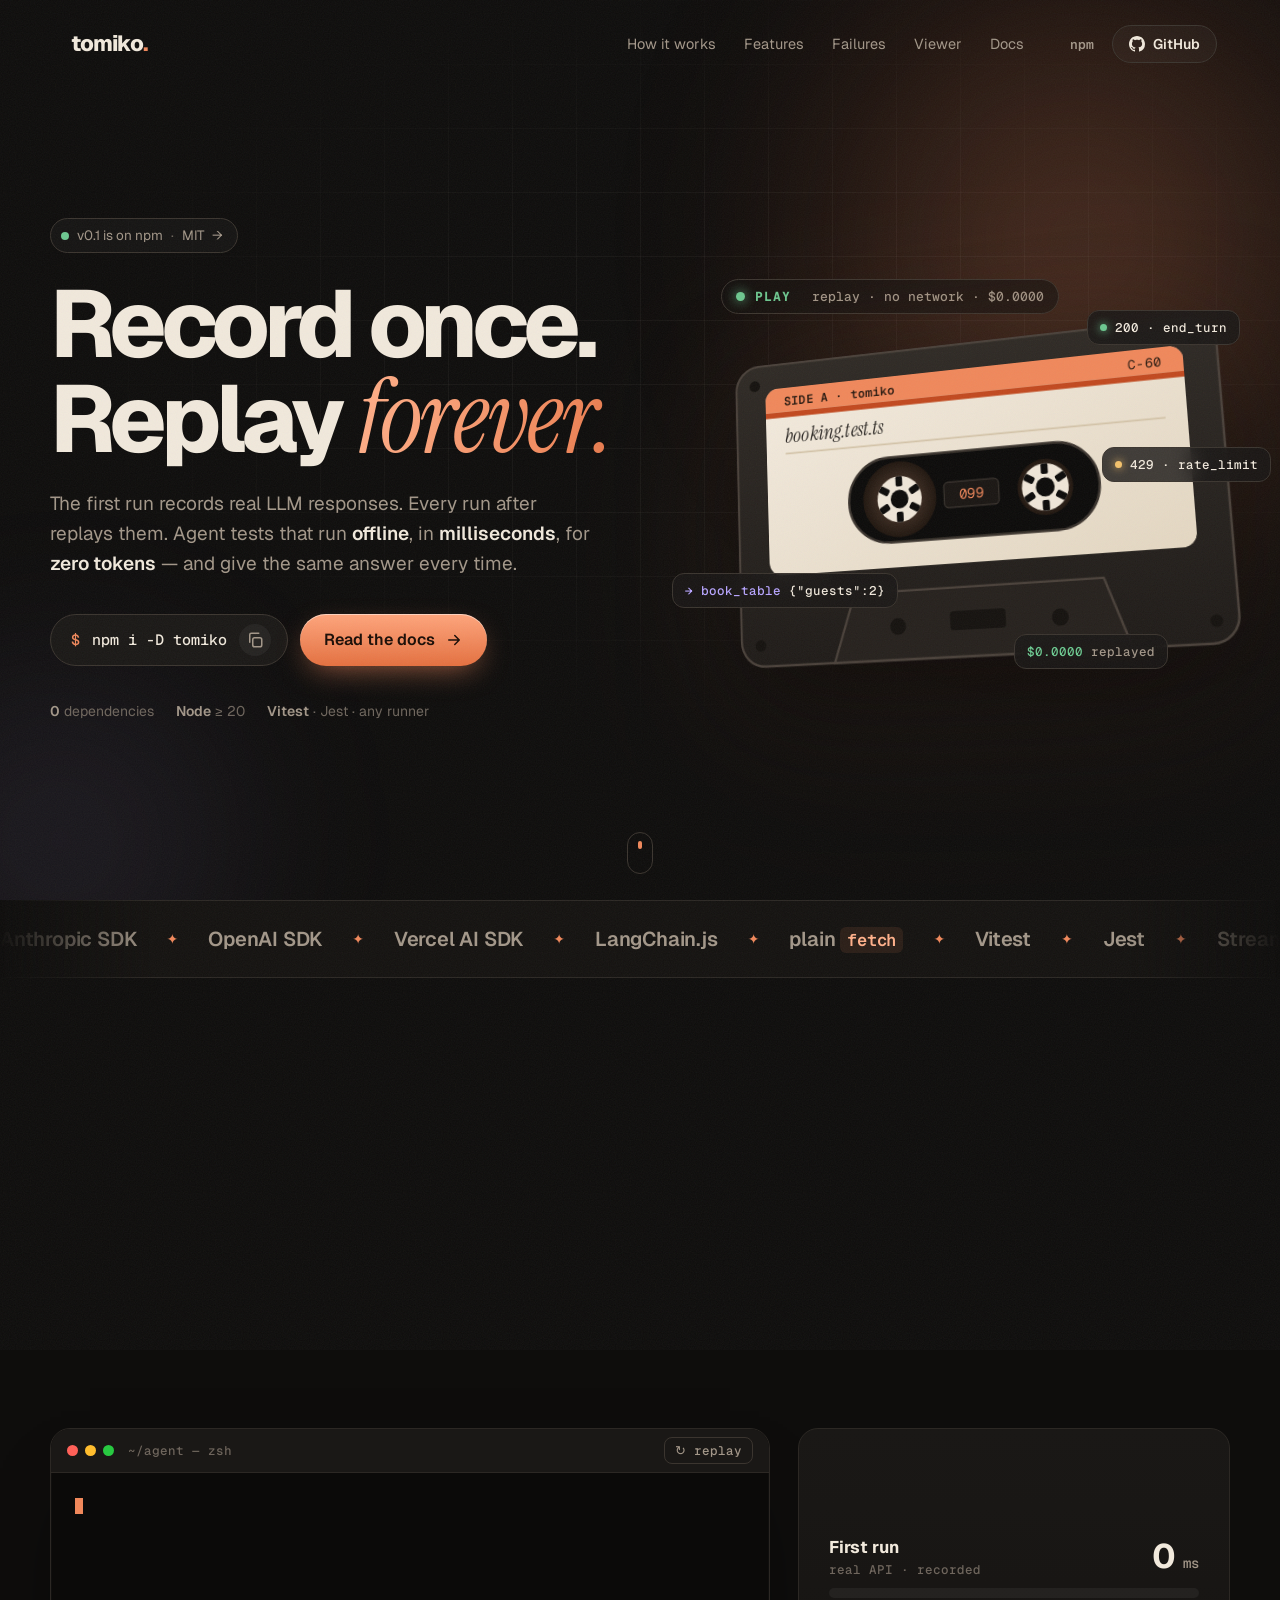
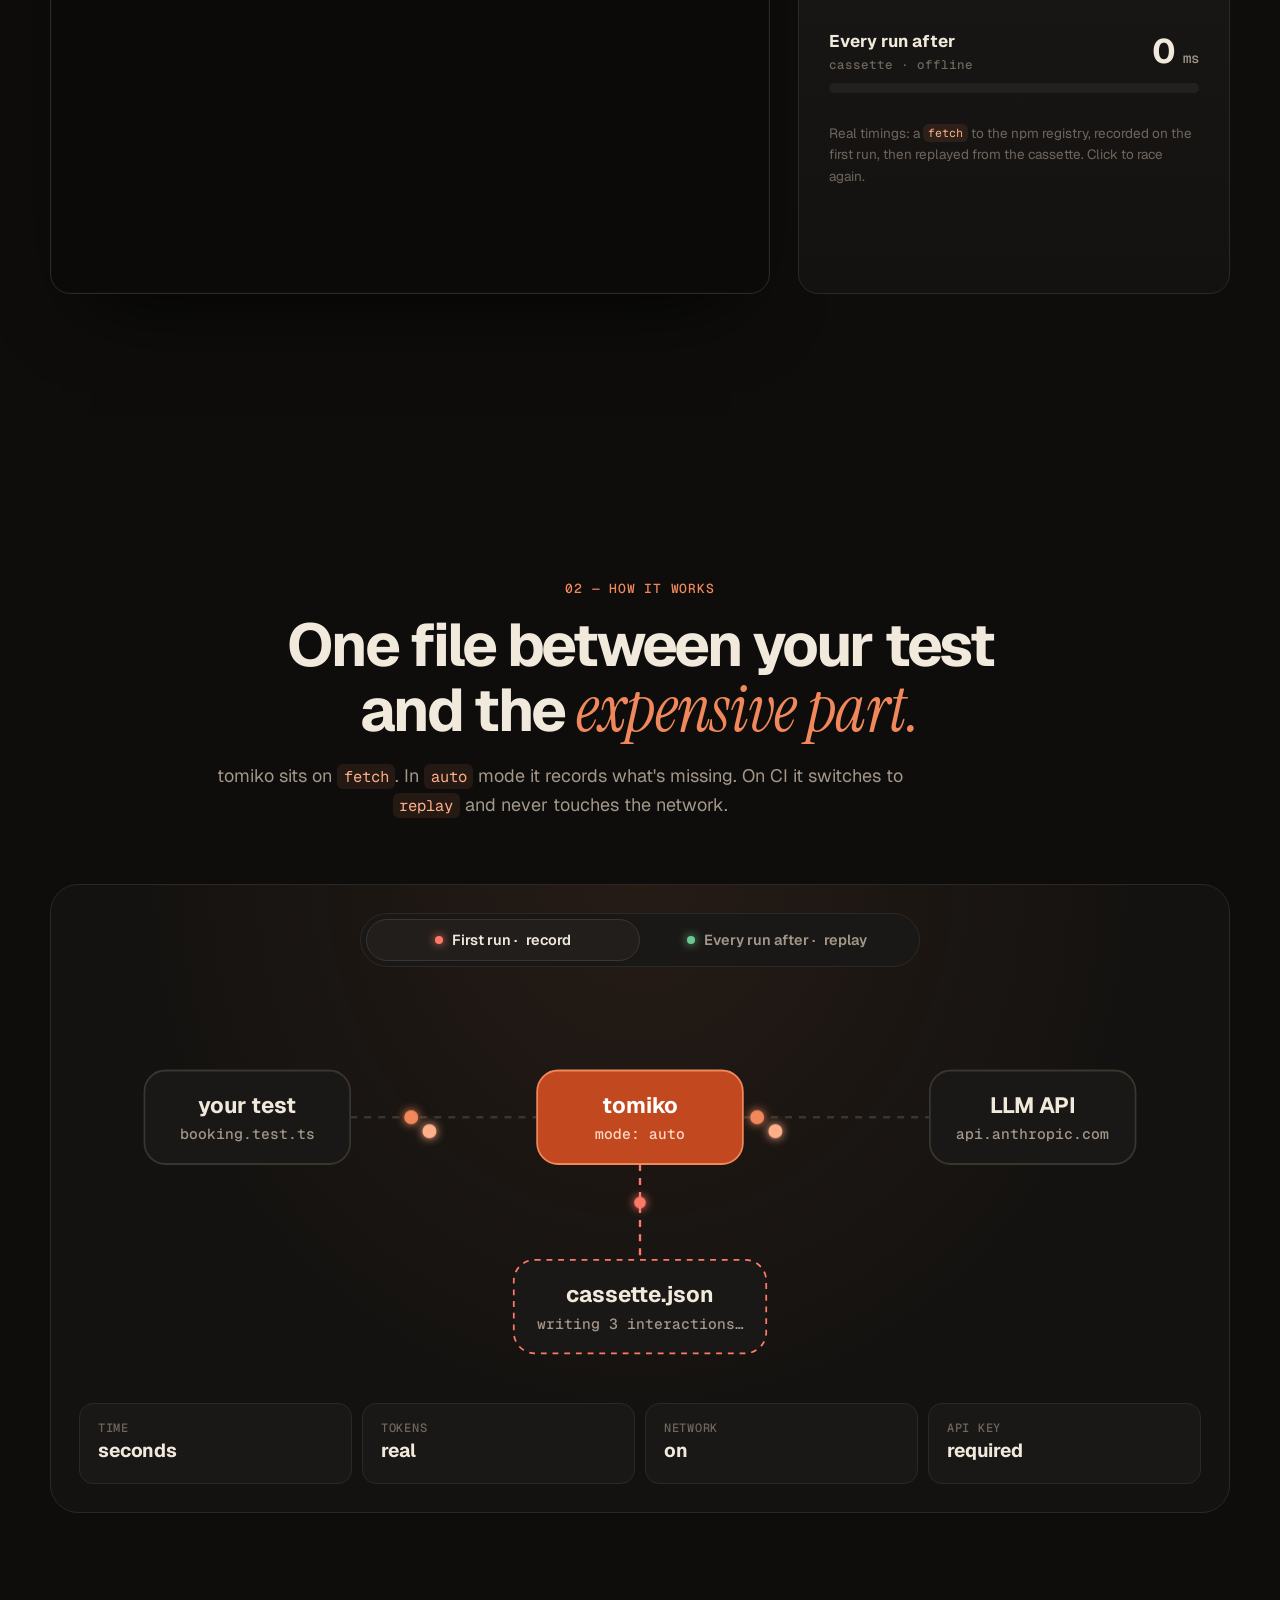
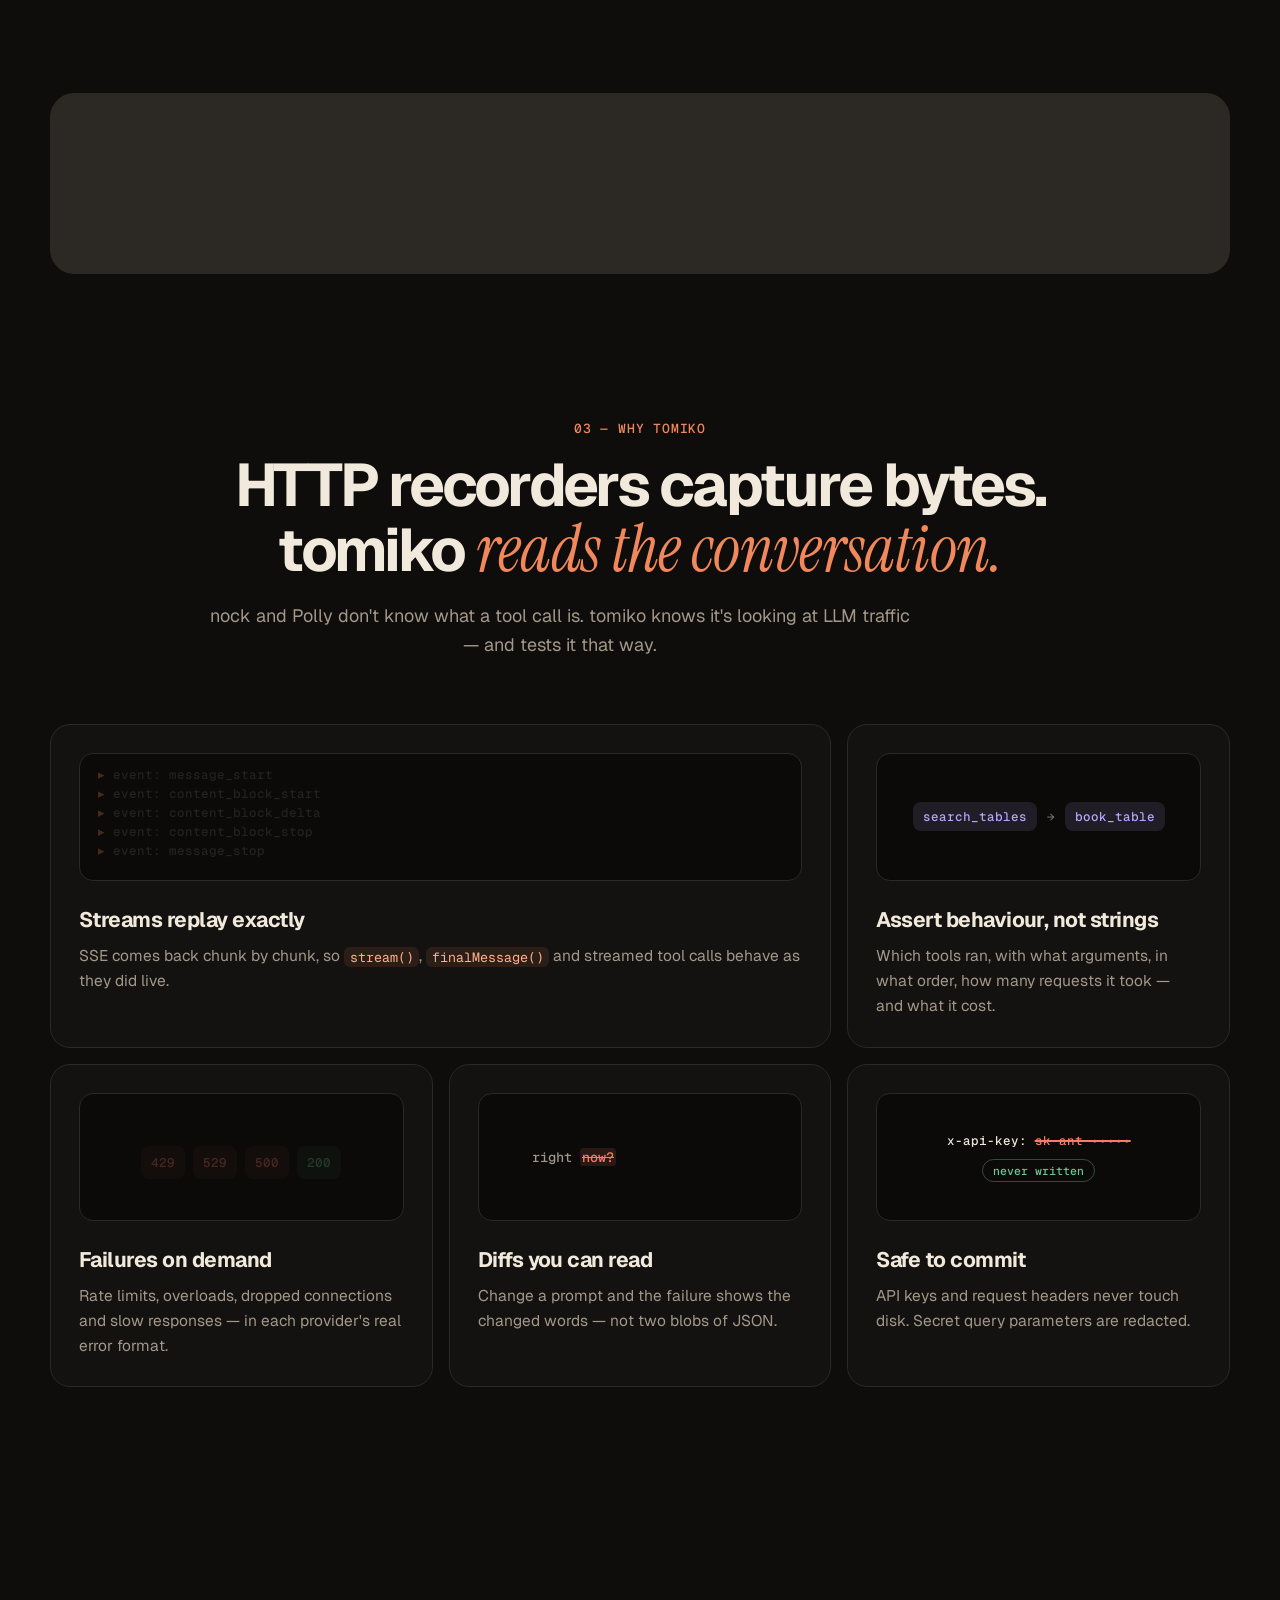
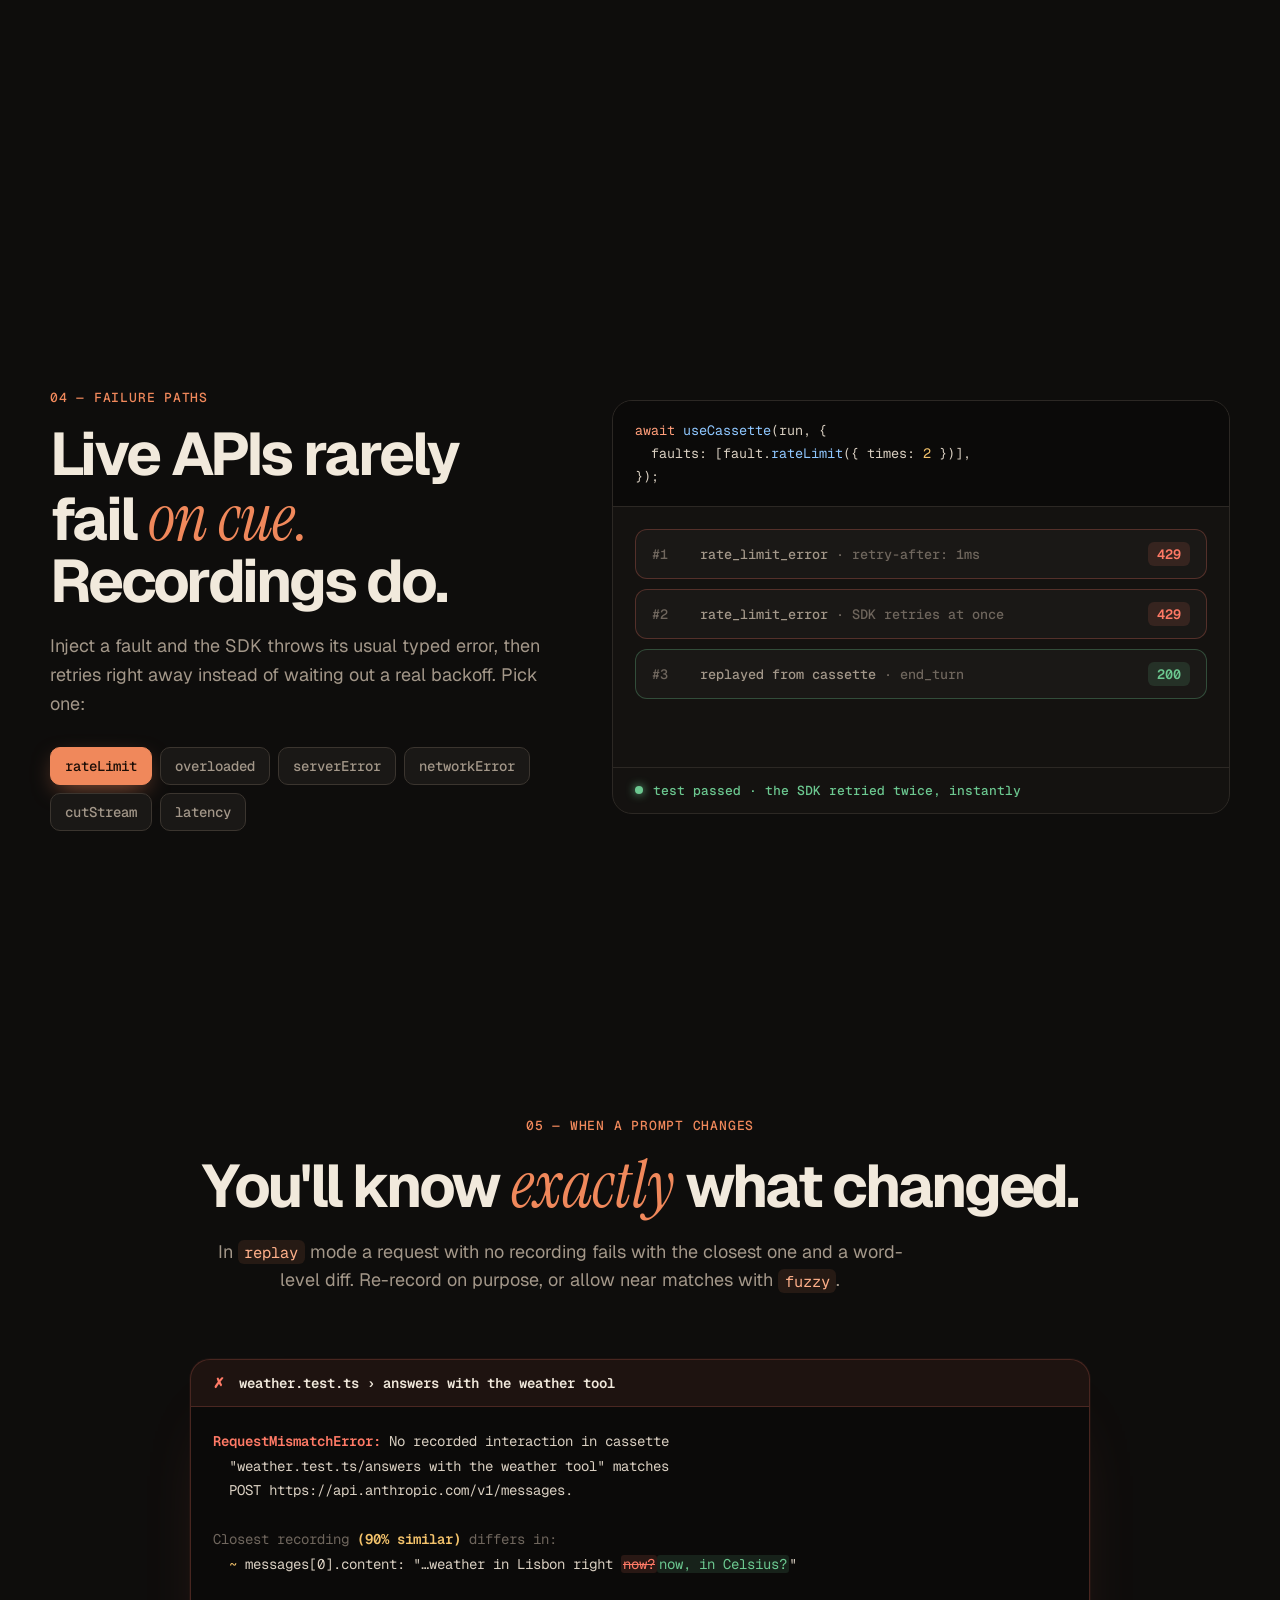
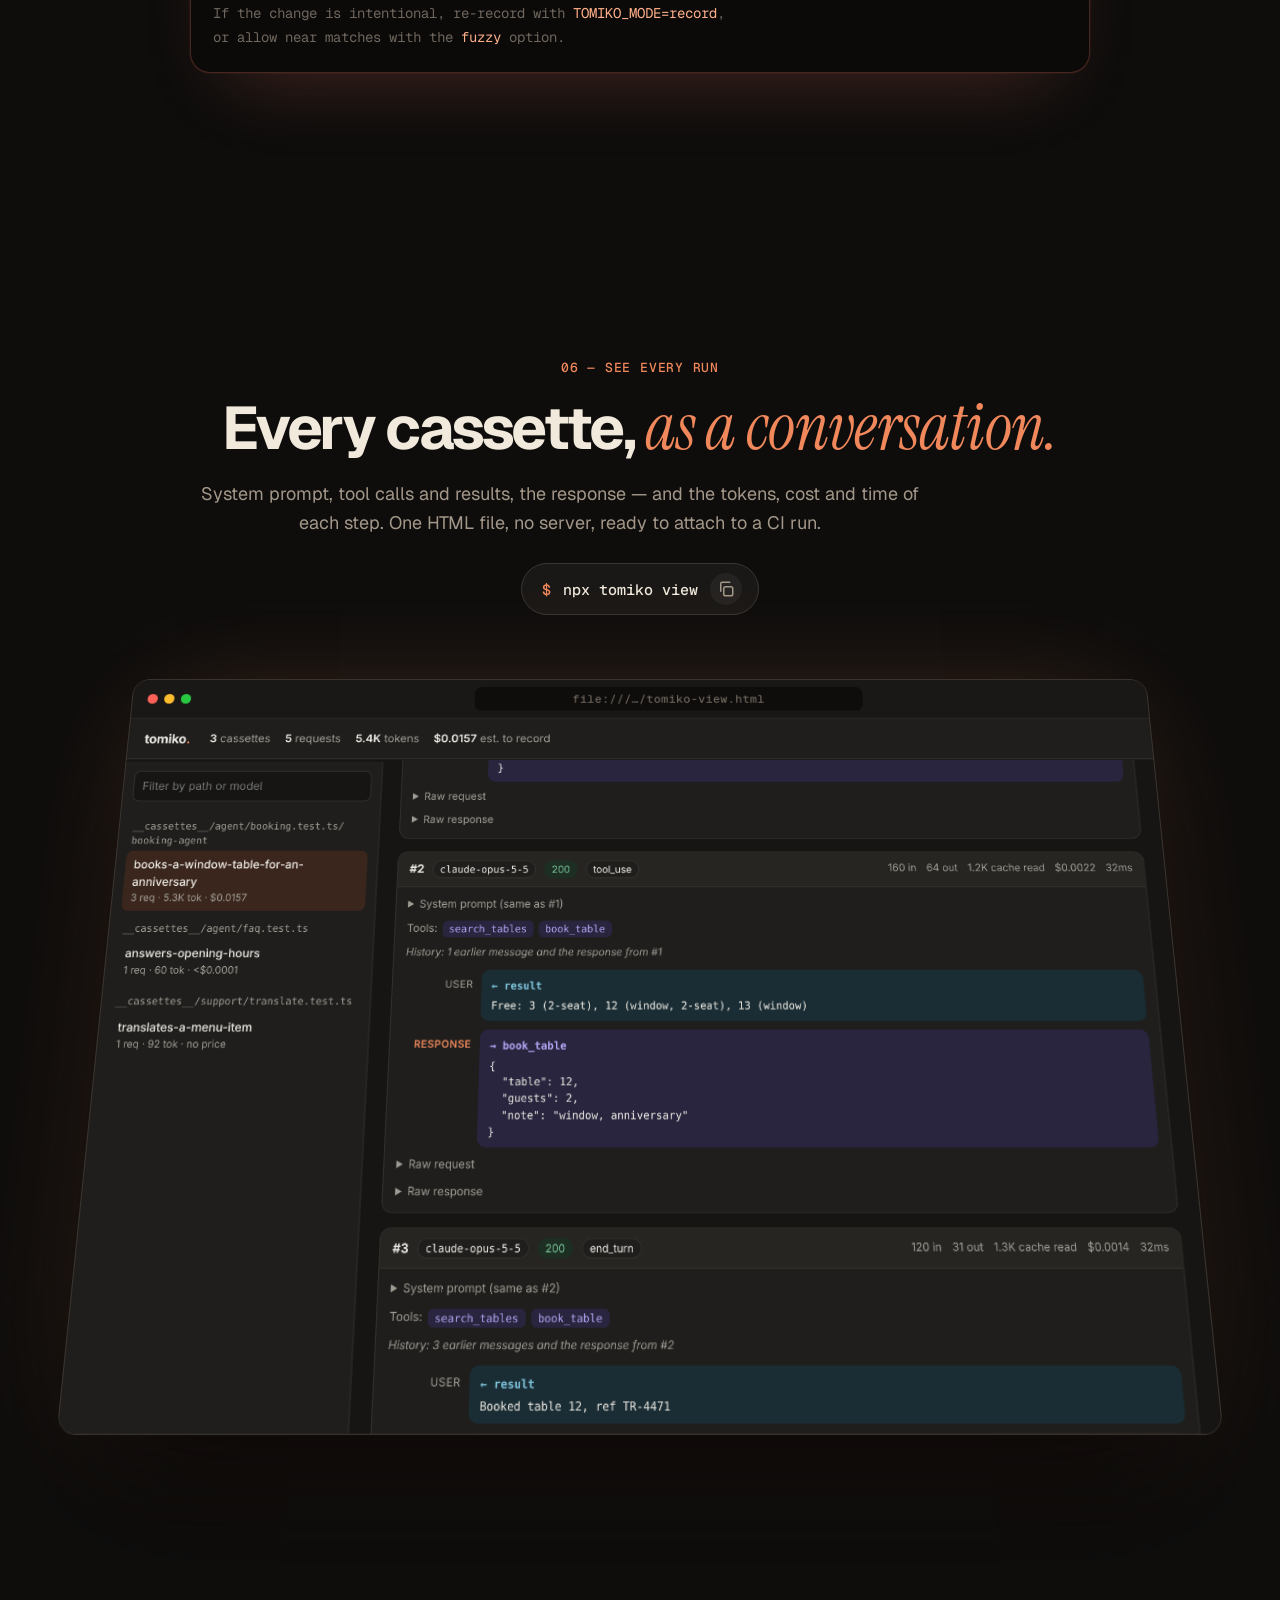
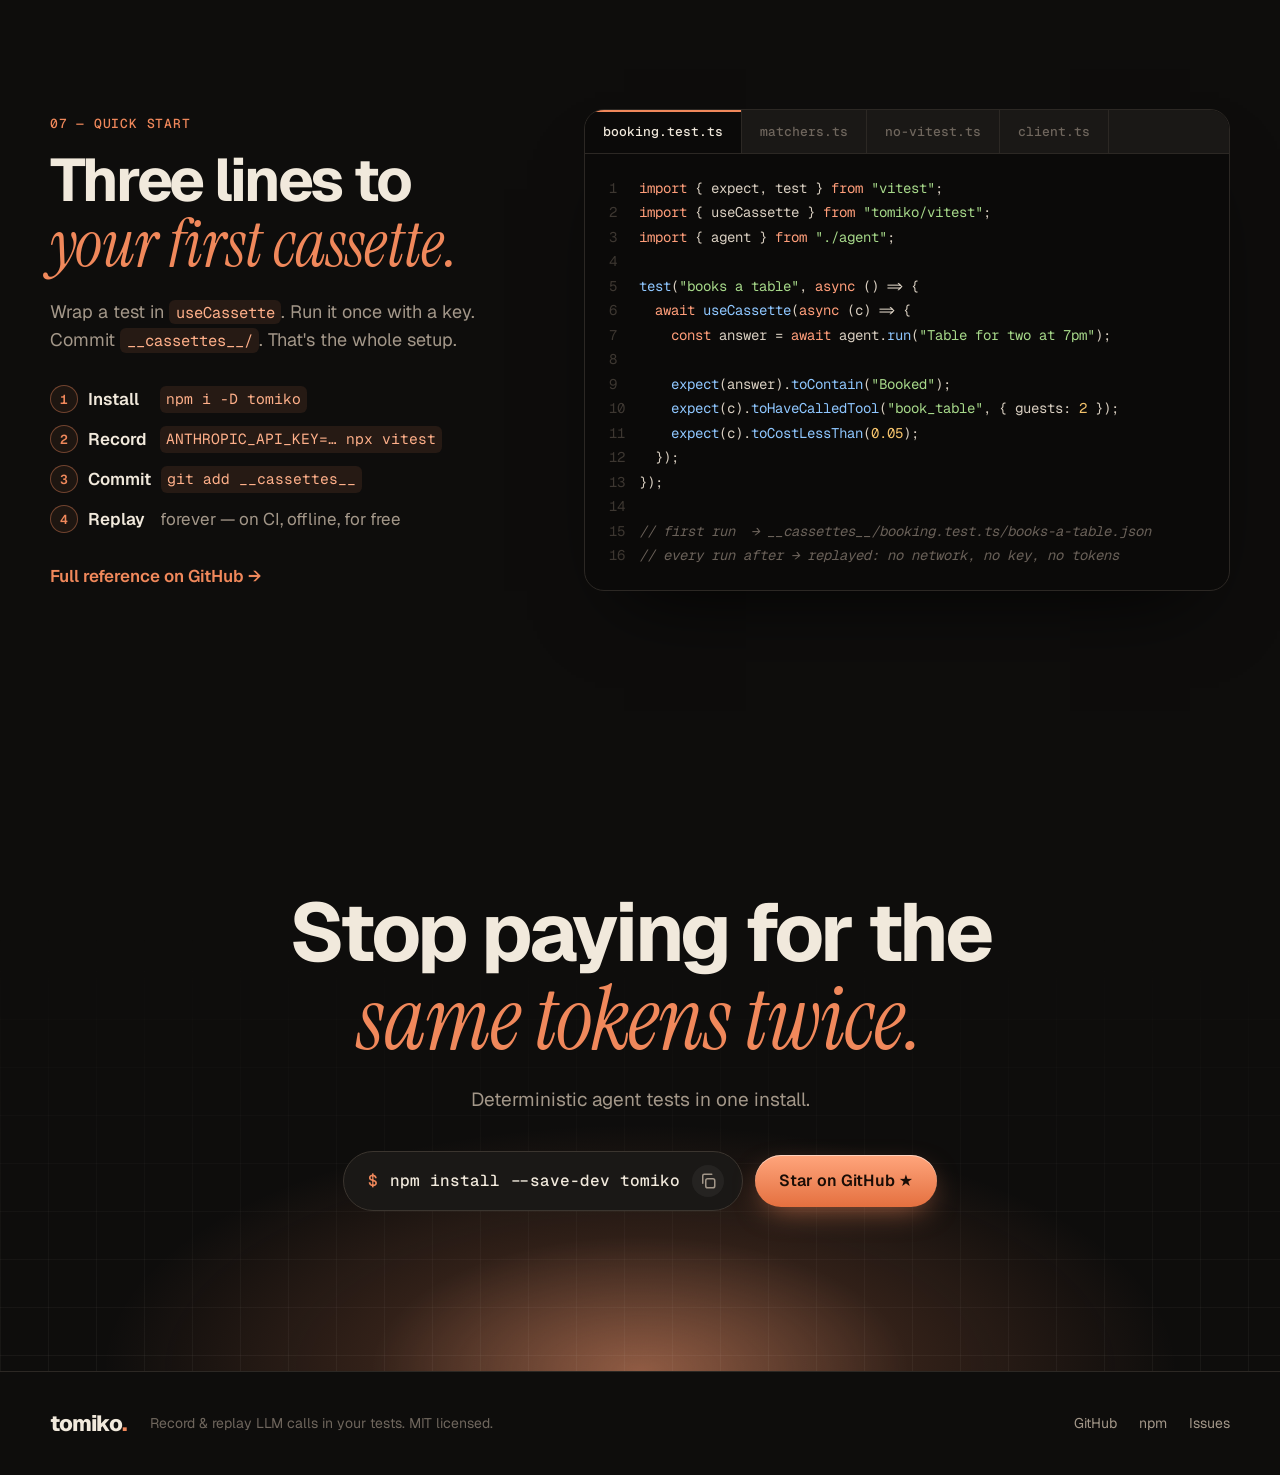
==== index.html @ 612b2d1c "Add animated landing page for tomiko Static site with no build step: hero with an animated cassette " ====
<!doctype html>
<html lang="en">
<head>
  <meta charset="utf-8">
  <meta name="viewport" content="width=device-width, initial-scale=1">
  <title>tomiko — record &amp; replay LLM calls in your tests</title>
  <meta name="description" content="The first run records real LLM responses. Every run after replays them. Agent tests that run offline in milliseconds, cost nothing, and give the same answer every time.">
  <meta name="theme-color" content="#0e0d0c">
  <meta property="og:type" content="website">
  <meta property="og:title" content="tomiko — record &amp; replay LLM calls in your tests">
  <meta property="og:description" content="Agent tests that run offline in milliseconds, cost nothing, and give the same answer every time.">
  <meta property="og:image" content="assets/img/social-preview.png">
  <meta name="twitter:card" content="summary_large_image">
  <link rel="icon" href="assets/img/favicon.svg" type="image/svg+xml">
  <link rel="preconnect" href="https://fonts.googleapis.com">
  <link rel="preconnect" href="https://fonts.gstatic.com" crossorigin>
  <link href="https://fonts.googleapis.com/css2?family=Geist:wght@300..800&family=Geist+Mono:wght@400..600&family=Instrument+Serif:ital@0;1&display=swap" rel="stylesheet">
  <link rel="stylesheet" href="assets/css/style.css">
  <script>document.documentElement.classList.add("js")</script>
</head>
<body>
  <div class="progress" aria-hidden="true"><span></span></div>
  <div class="grain" aria-hidden="true"></div>

  <!-- ───────────── NAV ───────────── -->
  <header class="nav">
    <div class="nav__inner">
      <a class="logo" href="#top" aria-label="tomiko home">tomiko<span>.</span></a>
      <nav class="nav__links" aria-label="Sections">
        <a href="#how">How it works</a>
        <a href="#features">Features</a>
        <a href="#faults">Failures</a>
        <a href="#viewer">Viewer</a>
        <a href="#code">Docs</a>
      </nav>
      <div class="nav__cta">
        <a class="nav__icon" href="https://www.npmjs.com/package/tomiko" target="_blank" rel="noopener" aria-label="tomiko on npm">npm</a>
        <a class="btn btn--small btn--ghost" href="https://github.com/saykachi/tomiko" target="_blank" rel="noopener">
          <svg viewBox="0 0 16 16" width="16" height="16" aria-hidden="true"><path fill="currentColor" d="M8 0C3.58 0 0 3.58 0 8c0 3.54 2.29 6.53 5.47 7.59.4.07.55-.17.55-.38 0-.19-.01-.82-.01-1.49-2.01.37-2.53-.49-2.69-.94-.09-.23-.48-.94-.82-1.13-.28-.15-.68-.52-.01-.53.63-.01 1.08.58 1.23.82.72 1.21 1.87.87 2.33.66.07-.52.28-.87.51-1.07-1.78-.2-3.64-.89-3.64-3.95 0-.87.31-1.59.82-2.15-.08-.2-.36-1.02.08-2.12 0 0 .67-.21 2.2.82.64-.18 1.32-.27 2-.27.68 0 1.36.09 2 .27 1.53-1.04 2.2-.82 2.2-.82.44 1.1.16 1.92.08 2.12.51.56.82 1.27.82 2.15 0 3.07-1.87 3.75-3.65 3.95.29.25.54.73.54 1.48 0 1.07-.01 1.93-.01 2.2 0 .21.15.46.55.38A8.013 8.013 0 0016 8c0-4.42-3.58-8-8-8z"/></svg>
          GitHub
        </a>
      </div>
    </div>
  </header>

  <main id="top">
    <!-- ───────────── HERO ───────────── -->
    <section class="hero">
      <div class="hero__bg" aria-hidden="true">
        <div class="hero__glow hero__glow--a"></div>
        <div class="hero__glow hero__glow--b"></div>
        <div class="hero__grid"></div>
      </div>

      <div class="hero__inner">
        <div class="hero__copy">
          <a class="pill" href="https://www.npmjs.com/package/tomiko" target="_blank" rel="noopener" data-reveal>
            <span class="pill__dot"></span> v0.1 is on npm <span class="pill__sep">·</span> MIT <span class="pill__arrow">→</span>
          </a>
          <h1 class="hero__title" data-reveal style="--d:.08s">
            <span class="line">Record once.</span>
            <span class="line">Replay <em class="serif">forever.</em></span>
          </h1>
          <p class="hero__lede" data-reveal style="--d:.16s">
            The first run records real LLM responses. Every run after replays them.
            Agent tests that run <b>offline</b>, in <b>milliseconds</b>, for <b>zero tokens</b> —
            and give the same answer every time.
          </p>
          <div class="hero__actions" data-reveal style="--d:.24s">
            <button class="install" type="button" data-copy="npm install --save-dev tomiko" aria-label="Copy install command">
              <span class="install__prompt">$</span>
              <code>npm i -D tomiko</code>
              <span class="install__icon" aria-hidden="true">
                <svg class="i-copy" viewBox="0 0 24 24" width="18" height="18"><rect x="9" y="9" width="12" height="12" rx="2.5" fill="none" stroke="currentColor" stroke-width="2"/><path d="M5 15V5a2 2 0 0 1 2-2h10" fill="none" stroke="currentColor" stroke-width="2" stroke-linecap="round"/></svg>
                <svg class="i-ok" viewBox="0 0 24 24" width="18" height="18"><path d="M5 12.5l4.5 4.5L19 7.5" fill="none" stroke="currentColor" stroke-width="2.4" stroke-linecap="round" stroke-linejoin="round"/></svg>
              </span>
            </button>
            <a class="btn btn--primary magnetic" href="#code">
              Read the docs
              <svg viewBox="0 0 24 24" width="18" height="18" aria-hidden="true"><path d="M5 12h14m-6-6 6 6-6 6" fill="none" stroke="currentColor" stroke-width="2" stroke-linecap="round" stroke-linejoin="round"/></svg>
            </a>
          </div>
          <ul class="hero__badges" data-reveal style="--d:.32s">
            <li><span>0</span> dependencies</li>
            <li><span>Node</span> ≥ 20</li>
            <li><span>Vitest</span> · Jest · any runner</li>
          </ul>
        </div>

        <!-- Cassette deck -->
        <div class="deck" data-reveal style="--d:.2s" data-mode="rec">
          <div class="deck__status" aria-live="polite">
            <span class="deck__led"></span>
            <span class="deck__label" data-rec="REC" data-play="PLAY">REC</span>
            <span class="deck__meta" data-rec="first run · real API · $0.0157" data-play="replay · no network · $0.0000">first run · real API · $0.0157</span>
          </div>

          <svg class="cassette" viewBox="0 0 440 280" role="img" aria-label="An animated cassette tape labelled booking.test.ts">
            <defs>
              <linearGradient id="shell" x1="0" y1="0" x2="0" y2="1">
                <stop offset="0" stop-color="#2f2a25"/>
                <stop offset="1" stop-color="#1f1b18"/>
              </linearGradient>
              <linearGradient id="label" x1="0" y1="0" x2="1" y2="1">
                <stop offset="0" stop-color="#f3ebde"/>
                <stop offset="1" stop-color="#e4d7c2"/>
              </linearGradient>
              <linearGradient id="sheen" x1="0" y1="0" x2="1" y2="0">
                <stop offset="0" stop-color="#fff" stop-opacity="0"/>
                <stop offset=".5" stop-color="#fff" stop-opacity=".35"/>
                <stop offset="1" stop-color="#fff" stop-opacity="0"/>
              </linearGradient>
              <clipPath id="labelClip"><rect x="34" y="28" width="372" height="168" rx="12"/></clipPath>
              <radialGradient id="tape" cx=".5" cy=".5" r=".5">
                <stop offset=".55" stop-color="#3a2a20"/>
                <stop offset="1" stop-color="#20160f"/>
              </radialGradient>
            </defs>

            <!-- shell -->
            <rect x="6" y="6" width="428" height="268" rx="22" fill="url(#shell)" stroke="#4a413a" stroke-width="2"/>
            <circle cx="24" cy="24" r="5" fill="#15120f"/><circle cx="416" cy="24" r="5" fill="#15120f"/>
            <circle cx="24" cy="256" r="5" fill="#15120f"/><circle cx="416" cy="256" r="5" fill="#15120f"/>

            <!-- label -->
            <g clip-path="url(#labelClip)">
              <rect x="34" y="28" width="372" height="168" rx="12" fill="url(#label)"/>
              <rect x="34" y="28" width="372" height="22" fill="#f0885b"/>
              <rect x="34" y="50" width="372" height="5" fill="#c2491f"/>
              <text x="52" y="44" class="c-mono" font-size="11" fill="#2a1a10" font-weight="600">SIDE A · tomiko</text>
              <text x="388" y="44" class="c-mono" font-size="11" fill="#2a1a10" text-anchor="end">C-60</text>
              <text x="52" y="78" class="c-hand" font-size="18" fill="#2a2623">booking.test.ts</text>
              <line x1="52" y1="88" x2="388" y2="88" stroke="#d3c3a8" stroke-width="1.5"/>
              <rect class="sheen" x="-120" y="28" width="90" height="168" fill="url(#sheen)" transform="skewX(-18)"/>
            </g>

            <!-- window -->
            <rect x="110" y="100" width="220" height="74" rx="37" fill="#0c0b0a" stroke="#3b342e" stroke-width="2"/>
            <!-- tape packs -->
            <circle class="pack pack--l" cx="156" cy="137" r="33" fill="url(#tape)"/>
            <circle class="pack pack--r" cx="284" cy="137" r="33" fill="url(#tape)"/>
            <!-- reels -->
            <g class="reel reel--l">
              <circle cx="156" cy="137" r="20" fill="#efe6d8"/>
              <circle cx="156" cy="137" r="8" fill="#0c0b0a"/>
              <g fill="#0c0b0a">
                <rect x="153" y="117" width="6" height="9" rx="1.5"/>
                <rect x="153" y="117" width="6" height="9" rx="1.5" transform="rotate(60 156 137)"/>
                <rect x="153" y="117" width="6" height="9" rx="1.5" transform="rotate(120 156 137)"/>
                <rect x="153" y="117" width="6" height="9" rx="1.5" transform="rotate(180 156 137)"/>
                <rect x="153" y="117" width="6" height="9" rx="1.5" transform="rotate(240 156 137)"/>
                <rect x="153" y="117" width="6" height="9" rx="1.5" transform="rotate(300 156 137)"/>
              </g>
            </g>
            <g class="reel reel--r">
              <circle cx="284" cy="137" r="20" fill="#efe6d8"/>
              <circle cx="284" cy="137" r="8" fill="#0c0b0a"/>
              <g fill="#0c0b0a">
                <rect x="281" y="117" width="6" height="9" rx="1.5"/>
                <rect x="281" y="117" width="6" height="9" rx="1.5" transform="rotate(60 284 137)"/>
                <rect x="281" y="117" width="6" height="9" rx="1.5" transform="rotate(120 284 137)"/>
                <rect x="281" y="117" width="6" height="9" rx="1.5" transform="rotate(180 284 137)"/>
                <rect x="281" y="117" width="6" height="9" rx="1.5" transform="rotate(240 284 137)"/>
                <rect x="281" y="117" width="6" height="9" rx="1.5" transform="rotate(300 284 137)"/>
              </g>
            </g>
            <!-- counter window -->
            <rect x="196" y="126" width="48" height="22" rx="4" fill="#1a1613" stroke="#3b342e"/>
            <text class="c-mono counter" x="220" y="141.5" font-size="12" fill="#f0885b" text-anchor="middle">000</text>

            <!-- bottom trapezoid -->
            <path d="M92 274 L112 216 L328 216 L348 274 Z" fill="#26211d" stroke="#4a413a" stroke-width="2"/>
            <circle cx="150" cy="246" r="7" fill="#15120f"/><circle cx="290" cy="246" r="7" fill="#15120f"/>
            <rect x="196" y="236" width="48" height="16" rx="3" fill="#15120f"/>
          </svg>

          <!-- floating chips -->
          <div class="chip chip--a" aria-hidden="true"><i class="ok"></i>200 · end_turn</div>
          <div class="chip chip--b" aria-hidden="true"><span class="tool">→ book_table</span> {"guests":2}</div>
          <div class="chip chip--c" aria-hidden="true"><i class="warn"></i>429 · rate_limit</div>
          <div class="chip chip--d" aria-hidden="true">$0.0000 <span class="muted">replayed</span></div>
        </div>
      </div>

      <a class="scroll-cue" href="#run" aria-label="Scroll to the demo"><span></span></a>
    </section>

    <!-- ───────────── MARQUEE ───────────── -->
    <section class="marquee" aria-label="Works with">
      <div class="marquee__track">
        <div class="marquee__group">
          <span>Anthropic SDK</span><i>✦</i><span>OpenAI SDK</span><i>✦</i><span>Vercel AI SDK</span><i>✦</i><span>LangChain.js</span><i>✦</i><span>plain <code>fetch</code></span><i>✦</i><span>Vitest</span><i>✦</i><span>Jest</span><i>✦</i><span>Streaming SSE</span><i>✦</i><span>Tool calls</span><i>✦</i>
        </div>
        <div class="marquee__group" aria-hidden="true">
          <span>Anthropic SDK</span><i>✦</i><span>OpenAI SDK</span><i>✦</i><span>Vercel AI SDK</span><i>✦</i><span>LangChain.js</span><i>✦</i><span>plain <code>fetch</code></span><i>✦</i><span>Vitest</span><i>✦</i><span>Jest</span><i>✦</i><span>Streaming SSE</span><i>✦</i><span>Tool calls</span><i>✦</i>
        </div>
      </div>
    </section>

    <!-- ───────────── TERMINAL DEMO ───────────── -->
    <section class="section run" id="run">
      <div class="wrap">
        <div class="section__head" data-reveal>
          <span class="eyebrow">01 — The loop</span>
          <h2>Seconds and cents, <em class="serif">once.</em><br>Milliseconds and nothing, after.</h2>
          <p>Run it with your API key and tomiko records every request next to the test. Commit the file. From then on the test replays it — with no network, no key and no tokens.</p>
        </div>

        <div class="run__grid">
          <div class="term" data-reveal data-term>
            <div class="term__bar">
              <span class="dots"><i></i><i></i><i></i></span>
              <span class="term__title">~/agent — zsh</span>
              <button class="term__replay" type="button" data-term-replay aria-label="Replay the terminal demo">↻ replay</button>
            </div>
            <pre class="term__body" aria-live="off"><code data-term-out></code><span class="caret" aria-hidden="true"></span></pre>
          </div>

          <div class="race" data-reveal style="--d:.1s">
            <div class="race__row">
              <div class="race__label"><b>First run</b><span>real API · recorded</span></div>
              <div class="race__bar"><span class="race__fill race__fill--rec" data-race="rec"></span></div>
              <div class="race__num"><b data-race-time="rec">0</b> ms</div>
            </div>
            <div class="race__row">
              <div class="race__label"><b>Every run after</b><span>cassette · offline</span></div>
              <div class="race__bar"><span class="race__fill race__fill--play" data-race="play"></span></div>
              <div class="race__num"><b data-race-time="play">0</b> ms</div>
            </div>
            <p class="race__note">Real timings: a <code>fetch</code> to the npm registry, recorded on the first run, then replayed from the cassette. Click to race again.</p>
          </div>
        </div>
      </div>
    </section>

    <!-- ───────────── HOW IT WORKS ───────────── -->
    <section class="section how" id="how">
      <div class="wrap">
        <div class="section__head" data-reveal>
          <span class="eyebrow">02 — How it works</span>
          <h2>One file between your test <br>and the <em class="serif">expensive part.</em></h2>
          <p>tomiko sits on <code>fetch</code>. In <code>auto</code> mode it records what's missing. On CI it switches to <code>replay</code> and never touches the network.</p>
        </div>

        <div class="flow" data-reveal data-flow data-mode="record">
          <div class="flow__tabs" role="tablist" aria-label="Mode">
            <button role="tab" aria-selected="true" data-flow-tab="record"><span class="led led--rec"></span><span class="hide-sm">First run · </span>record</button>
            <button role="tab" aria-selected="false" data-flow-tab="replay"><span class="led led--play"></span><span class="hide-sm">Every run after · </span>replay</button>
            <span class="flow__thumb" aria-hidden="true"></span>
          </div>

          <svg class="flow__svg flow__svg--wide" viewBox="0 0 960 360" role="img" aria-label="Your test calls tomiko. On the first run tomiko forwards requests to the LLM API and writes the answers to a cassette. On every run after, tomiko answers from the cassette and the API is not called.">
            <defs>
              <filter id="glow" x="-50%" y="-50%" width="200%" height="200%"><feGaussianBlur stdDeviation="4" result="b"/><feMerge><feMergeNode in="b"/><feMergeNode in="SourceGraphic"/></feMerge></filter>
            </defs>
            <!-- wires -->
            <path id="w-test-tomiko" class="wire" d="M232 120 H392"/>
            <path id="w-tomiko-api" class="wire wire--api" d="M568 120 H728"/>
            <path id="w-tomiko-cas" class="wire wire--cas" d="M480 160 V242"/>
            <path id="w-api-back" d="M728 132 H568" fill="none"/>
            <path id="w-tomiko-back" d="M392 132 H232" fill="none"/>
            <path id="w-cas-up" d="M492 242 V160" fill="none"/>

            <!-- nodes -->
            <g class="node">
              <rect x="56" y="80" width="176" height="80" rx="18"/>
              <text x="144" y="116" text-anchor="middle" class="n-title">your test</text>
              <text x="144" y="139" text-anchor="middle" class="n-sub">booking.test.ts</text>
            </g>
            <g class="node node--brand">
              <rect x="392" y="80" width="176" height="80" rx="18"/>
              <text x="480" y="116" text-anchor="middle" class="n-title">tomiko</text>
              <text x="480" y="139" text-anchor="middle" class="n-sub" data-flow-sub>mode: auto</text>
            </g>
            <g class="node node--api">
              <rect x="728" y="80" width="176" height="80" rx="18"/>
              <text x="816" y="116" text-anchor="middle" class="n-title">LLM API</text>
              <text x="816" y="139" text-anchor="middle" class="n-sub">api.anthropic.com</text>
              <g class="api-off">
                <line x1="742" y1="94" x2="890" y2="146"/>
                <text x="816" y="186" text-anchor="middle" class="n-sub n-off">not called</text>
              </g>
            </g>
            <g class="node node--cas">
              <rect x="372" y="242" width="216" height="80" rx="18"/>
              <text x="480" y="278" text-anchor="middle" class="n-title">cassette.json</text>
              <text x="480" y="301" text-anchor="middle" class="n-sub" data-flow-cas>writing 3 interactions…</text>
            </g>

            <!-- packets: record -->
            <g class="packets packets--record" filter="url(#glow)">
              <circle r="6" class="pk pk--out"><animateMotion dur="2.4s" repeatCount="indefinite" begin="0s"><mpath href="#w-test-tomiko"/></animateMotion></circle>
              <circle r="6" class="pk pk--out"><animateMotion dur="2.4s" repeatCount="indefinite" begin=".6s"><mpath href="#w-tomiko-api"/></animateMotion></circle>
              <circle r="6" class="pk pk--in"><animateMotion dur="2.4s" repeatCount="indefinite" begin="1.2s"><mpath href="#w-api-back"/></animateMotion></circle>
              <circle r="6" class="pk pk--in"><animateMotion dur="2.4s" repeatCount="indefinite" begin="1.8s"><mpath href="#w-tomiko-back"/></animateMotion></circle>
              <circle r="5" class="pk pk--write"><animateMotion dur="1.2s" repeatCount="indefinite" begin="1.5s"><mpath href="#w-tomiko-cas"/></animateMotion></circle>
            </g>
            <!-- packets: replay -->
            <g class="packets packets--replay" filter="url(#glow)">
              <circle r="6" class="pk pk--out"><animateMotion dur=".9s" repeatCount="indefinite" begin="0s"><mpath href="#w-test-tomiko"/></animateMotion></circle>
              <circle r="5" class="pk pk--play"><animateMotion dur=".9s" repeatCount="indefinite" begin=".3s"><mpath href="#w-cas-up"/></animateMotion></circle>
              <circle r="6" class="pk pk--in"><animateMotion dur=".9s" repeatCount="indefinite" begin=".45s"><mpath href="#w-tomiko-back"/></animateMotion></circle>
            </g>
          </svg>


          <svg class="flow__svg flow__svg--tall" viewBox="0 0 400 480" aria-hidden="true">
            <defs>
              <filter id="glow-m" x="-50%" y="-50%" width="200%" height="200%"><feGaussianBlur stdDeviation="4" result="b"/><feMerge><feMergeNode in="b"/><feMergeNode in="SourceGraphic"/></feMerge></filter>
            </defs>
            <path id="m-test-tomiko" class="wire" d="M194 84 V176"/>
            <path id="m-tomiko-back" d="M206 176 V84" fill="none"/>
            <path id="m-tomiko-api" class="wire wire--api" d="M150 246 V306 H95 V366"/>
            <path id="m-api-back" d="M107 366 V318 H162 V246" fill="none"/>
            <path id="m-tomiko-cas" class="wire wire--cas" d="M250 246 V306 H305 V366"/>
            <path id="m-cas-up" d="M293 366 V318 H238 V246" fill="none"/>

            <g class="node">
              <rect x="105" y="12" width="190" height="72" rx="18"/>
              <text x="200" y="44" text-anchor="middle" class="n-title">your test</text>
              <text x="200" y="66" text-anchor="middle" class="n-sub">booking.test.ts</text>
            </g>
            <g class="node node--brand">
              <rect x="105" y="176" width="190" height="72" rx="18"/>
              <text x="200" y="208" text-anchor="middle" class="n-title">tomiko</text>
              <text x="200" y="230" text-anchor="middle" class="n-sub" data-flow-sub>mode: auto</text>
            </g>
            <g class="node node--api">
              <rect x="10" y="366" width="170" height="72" rx="18"/>
              <text x="95" y="398" text-anchor="middle" class="n-title">LLM API</text>
              <text x="95" y="420" text-anchor="middle" class="n-sub">anthropic.com</text>
              <g class="api-off">
                <line x1="24" y1="378" x2="166" y2="426"/>
                <text x="95" y="464" text-anchor="middle" class="n-sub n-off">not called</text>
              </g>
            </g>
            <g class="node node--cas">
              <rect x="220" y="366" width="170" height="72" rx="18"/>
              <text x="305" y="398" text-anchor="middle" class="n-title">cassette.json</text>
              <text x="305" y="420" text-anchor="middle" class="n-sub" data-flow-cas-short>recording…</text>
            </g>

            <g class="packets packets--record" filter="url(#glow-m)">
              <circle r="6" class="pk pk--out"><animateMotion dur="2.4s" repeatCount="indefinite" begin="0s"><mpath href="#m-test-tomiko"/></animateMotion></circle>
              <circle r="6" class="pk pk--out"><animateMotion dur="2.4s" repeatCount="indefinite" begin=".6s"><mpath href="#m-tomiko-api"/></animateMotion></circle>
              <circle r="6" class="pk pk--in"><animateMotion dur="2.4s" repeatCount="indefinite" begin="1.2s"><mpath href="#m-api-back"/></animateMotion></circle>
              <circle r="6" class="pk pk--in"><animateMotion dur="2.4s" repeatCount="indefinite" begin="1.8s"><mpath href="#m-tomiko-back"/></animateMotion></circle>
              <circle r="5" class="pk pk--write"><animateMotion dur="1.2s" repeatCount="indefinite" begin="1.5s"><mpath href="#m-tomiko-cas"/></animateMotion></circle>
            </g>
            <g class="packets packets--replay" filter="url(#glow-m)">
              <circle r="6" class="pk pk--out"><animateMotion dur=".9s" repeatCount="indefinite" begin="0s"><mpath href="#m-test-tomiko"/></animateMotion></circle>
              <circle r="5" class="pk pk--play"><animateMotion dur=".9s" repeatCount="indefinite" begin=".3s"><mpath href="#m-cas-up"/></animateMotion></circle>
              <circle r="6" class="pk pk--in"><animateMotion dur=".9s" repeatCount="indefinite" begin=".45s"><mpath href="#m-tomiko-back"/></animateMotion></circle>
            </g>
          </svg>

          <div class="flow__facts">
            <div class="fact"><span class="fact__k">time</span><b data-flow-time>seconds</b></div>
            <div class="fact"><span class="fact__k">tokens</span><b data-flow-tokens>real</b></div>
            <div class="fact"><span class="fact__k">network</span><b data-flow-net>on</b></div>
            <div class="fact"><span class="fact__k">API key</span><b data-flow-key>required</b></div>
          </div>
        </div>
      </div>
    </section>

    <!-- ───────────── STATS ───────────── -->
    <section class="stats" aria-label="tomiko in numbers">
      <div class="wrap stats__grid">
        <div class="stat" data-reveal><b data-count="7">0</b><span>agent-aware matchers</span></div>
        <div class="stat" data-reveal style="--d:.08s"><b data-count="6">0</b><span>failure modes on demand</span></div>
        <div class="stat" data-reveal style="--d:.16s"><b data-count="4">0</b><span>SDKs, zero setup</span></div>
        <div class="stat" data-reveal style="--d:.24s"><b data-count="0" data-static>0</b><span>runtime dependencies</span></div>
      </div>
    </section>

    <!-- ───────────── FEATURES ───────────── -->
    <section class="section features" id="features">
      <div class="wrap">
        <div class="section__head" data-reveal>
          <span class="eyebrow">03 — Why tomiko</span>
          <h2>HTTP recorders capture bytes. tomiko <em class="serif">reads the conversation.</em></h2>
          <p>nock and Polly don't know what a tool call is. tomiko knows it's looking at LLM traffic — and tests it that way.</p>
        </div>

        <div class="cards">
          <article class="card card--wide" data-reveal>
            <div class="card__viz viz-stream" aria-hidden="true">
              <span>event: message_start</span><span>event: content_block_start</span><span>event: content_block_delta</span><span>event: content_block_stop</span><span>event: message_stop</span>
            </div>
            <h3>Streams replay exactly</h3>
            <p>SSE comes back chunk by chunk, so <code>stream()</code>, <code>finalMessage()</code> and streamed tool calls behave as they did live.</p>
          </article>

          <article class="card" data-reveal style="--d:.06s">
            <div class="card__viz viz-tools" aria-hidden="true">
              <span class="t1">search_tables</span><span class="arrow">→</span><span class="t2">book_table</span>
            </div>
            <h3>Assert behaviour, not strings</h3>
            <p>Which tools ran, with what arguments, in what order, how many requests it took — and what it cost.</p>
          </article>

          <article class="card" data-reveal style="--d:.12s">
            <div class="card__viz viz-faults" aria-hidden="true">
              <i class="bad">429</i><i class="bad">529</i><i class="bad">500</i><i class="good">200</i>
            </div>
            <h3>Failures on demand</h3>
            <p>Rate limits, overloads, dropped connections and slow responses — in each provider's real error format.</p>
          </article>

          <article class="card" data-reveal style="--d:.06s">
            <div class="card__viz viz-diff" aria-hidden="true">
              <span>right <del>now?</del><ins>now, in Celsius?</ins></span>
            </div>
            <h3>Diffs you can read</h3>
            <p>Change a prompt and the failure shows the changed words — not two blobs of JSON.</p>
          </article>

          <article class="card" data-reveal style="--d:.12s">
            <div class="card__viz viz-safe" aria-hidden="true">
              <span>x-api-key: <s>sk-ant-•••••</s></span><span class="lock">never written</span>
            </div>
            <h3>Safe to commit</h3>
            <p>API keys and request headers never touch disk. Secret query parameters are redacted.</p>
          </article>

          <article class="card card--wide" data-reveal style="--d:.18s">
            <div class="card__viz viz-cost" aria-hidden="true">
              <div><span class="k">tokens</span> 11.0K in · 1.9K out · 72.0K cache read</div>
              <div><span class="k">cost&nbsp;&nbsp;</span> $0.0960 est. · <b>$0.0800 saved by replay</b></div>
            </div>
            <h3>Knows what it costs</h3>
            <p>Usage is read from Anthropic and OpenAI responses, streamed or not. A model with no price is reported — never counted as free.</p>
          </article>
        </div>
      </div>
    </section>

    <!-- ───────────── FAULTS ───────────── -->
    <section class="section faults" id="faults">
      <div class="wrap faults__grid">
        <div class="section__head section__head--left" data-reveal>
          <span class="eyebrow">04 — Failure paths</span>
          <h2>Live APIs rarely fail <em class="serif">on cue.</em><br>Recordings do.</h2>
          <p>Inject a fault and the SDK throws its usual typed error, then retries right away instead of waiting out a real backoff. Pick one:</p>
          <div class="fault-picker" role="radiogroup" aria-label="Fault type">
            <button role="radio" aria-checked="true" data-fault="rateLimit">rateLimit</button>
            <button role="radio" aria-checked="false" data-fault="overloaded">overloaded</button>
            <button role="radio" aria-checked="false" data-fault="serverError">serverError</button>
            <button role="radio" aria-checked="false" data-fault="networkError">networkError</button>
            <button role="radio" aria-checked="false" data-fault="cutStream">cutStream</button>
            <button role="radio" aria-checked="false" data-fault="latency">latency</button>
          </div>
        </div>

        <div class="faultbox" data-reveal style="--d:.1s">
          <pre class="faultbox__code"><code data-fault-code></code></pre>
          <ol class="timeline" data-fault-timeline></ol>
          <div class="faultbox__foot"><span class="led led--play"></span><span data-fault-result>test passed · your retry path works</span></div>
        </div>
      </div>
    </section>

    <!-- ───────────── DIFF ───────────── -->
    <section class="section diff" id="diff">
      <div class="wrap">
        <div class="section__head" data-reveal>
          <span class="eyebrow">05 — When a prompt changes</span>
          <h2>You'll know <em class="serif">exactly</em> what changed.</h2>
          <p>In <code>replay</code> mode a request with no recording fails with the closest one and a word-level diff. Re-record on purpose, or allow near matches with <code>fuzzy</code>.</p>
        </div>
        <div class="errorbox" data-reveal data-diff>
          <div class="errorbox__head"><span class="x">✗</span> weather.test.ts › answers with the weather tool</div>
          <pre><span class="e-red">RequestMismatchError:</span> No recorded interaction in cassette
  "weather.test.ts/answers with the weather tool" matches
  POST https://api.anthropic.com/v1/messages.

<span class="e-dim">Closest recording</span> <b class="e-sim">(90% similar)</b> <span class="e-dim">differs in:</span>
  <span class="e-tilde">~</span> messages[0].content: "…weather in Lisbon right <del class="d-del">now?</del><ins class="d-ins">now, in Celsius?</ins>"

<span class="e-dim">If the change is intentional, re-record with</span> <span class="e-acc">TOMIKO_MODE=record</span><span class="e-dim">,
or allow near matches with the</span> <span class="e-acc">fuzzy</span> <span class="e-dim">option.</span></pre>
        </div>
      </div>
    </section>

    <!-- ───────────── VIEWER ───────────── -->
    <section class="section viewer" id="viewer">
      <div class="wrap">
        <div class="section__head" data-reveal>
          <span class="eyebrow">06 — See every run</span>
          <h2>Every cassette, <em class="serif">as a conversation.</em></h2>
          <p>System prompt, tool calls and results, the response — and the tokens, cost and time of each step. One HTML file, no server, ready to attach to a CI run.</p>
          <button class="install install--inline" type="button" data-copy="npx tomiko view" aria-label="Copy viewer command">
            <span class="install__prompt">$</span><code>npx tomiko view</code>
            <span class="install__icon" aria-hidden="true">
              <svg class="i-copy" viewBox="0 0 24 24" width="18" height="18"><rect x="9" y="9" width="12" height="12" rx="2.5" fill="none" stroke="currentColor" stroke-width="2"/><path d="M5 15V5a2 2 0 0 1 2-2h10" fill="none" stroke="currentColor" stroke-width="2" stroke-linecap="round"/></svg>
              <svg class="i-ok" viewBox="0 0 24 24" width="18" height="18"><path d="M5 12.5l4.5 4.5L19 7.5" fill="none" stroke="currentColor" stroke-width="2.4" stroke-linecap="round" stroke-linejoin="round"/></svg>
            </span>
          </button>
        </div>

        <div class="browser" data-tilt>
          <div class="browser__bar">
            <span class="dots"><i></i><i></i><i></i></span>
            <span class="browser__url">file:///…/tomiko-view.html</span>
          </div>
          <img src="assets/img/viewer-dark.png" width="1920" height="1230" loading="lazy" alt="tomiko view showing an agent run as a conversation, with tool calls, results and per-step cost">
        </div>
      </div>
    </section>

    <!-- ───────────── CODE ───────────── -->
    <section class="section code" id="code">
      <div class="wrap code__grid">
        <div class="section__head section__head--left" data-reveal>
          <span class="eyebrow">07 — Quick start</span>
          <h2>Three lines to <em class="serif">your first cassette.</em></h2>
          <p>Wrap a test in <code>useCassette</code>. Run it once with a key. Commit <code>__cassettes__/</code>. That's the whole setup.</p>
          <ol class="steps">
            <li><b>Install</b> <code>npm i -D tomiko</code></li>
            <li><b>Record</b> <code>ANTHROPIC_API_KEY=… npx vitest</code></li>
            <li><b>Commit</b> <code>git add __cassettes__</code></li>
            <li><b>Replay</b> forever — on CI, offline, for free</li>
          </ol>
          <a class="link-arrow" href="https://github.com/saykachi/tomiko#reference" target="_blank" rel="noopener">Full reference on GitHub <span>→</span></a>
        </div>

        <div class="editor" data-reveal style="--d:.1s">
          <div class="editor__tabs" role="tablist" aria-label="Examples">
            <button role="tab" aria-selected="true" data-tab="quick">booking.test.ts</button>
            <button role="tab" aria-selected="false" data-tab="matchers">matchers.ts</button>
            <button role="tab" aria-selected="false" data-tab="plain">no-vitest.ts</button>
            <button role="tab" aria-selected="false" data-tab="client">client.ts</button>
          </div>
          <pre class="editor__body"><code data-editor></code></pre>
        </div>
      </div>
    </section>

    <!-- ───────────── CTA ───────────── -->
    <section class="cta">
      <div class="cta__bg" aria-hidden="true"></div>
      <div class="wrap cta__inner" data-reveal>
        <h2>Stop paying for the<br><em class="serif">same tokens twice.</em></h2>
        <p>Deterministic agent tests in one install.</p>
        <div class="hero__actions hero__actions--center">
          <button class="install install--big" type="button" data-copy="npm install --save-dev tomiko" aria-label="Copy install command">
            <span class="install__prompt">$</span><code>npm install --save-dev tomiko</code>
            <span class="install__icon" aria-hidden="true">
              <svg class="i-copy" viewBox="0 0 24 24" width="18" height="18"><rect x="9" y="9" width="12" height="12" rx="2.5" fill="none" stroke="currentColor" stroke-width="2"/><path d="M5 15V5a2 2 0 0 1 2-2h10" fill="none" stroke="currentColor" stroke-width="2" stroke-linecap="round"/></svg>
              <svg class="i-ok" viewBox="0 0 24 24" width="18" height="18"><path d="M5 12.5l4.5 4.5L19 7.5" fill="none" stroke="currentColor" stroke-width="2.4" stroke-linecap="round" stroke-linejoin="round"/></svg>
            </span>
          </button>
          <a class="btn btn--primary magnetic" href="https://github.com/saykachi/tomiko" target="_blank" rel="noopener">Star on GitHub ★</a>
        </div>
      </div>
    </section>
  </main>

  <footer class="footer">
    <div class="wrap footer__inner">
      <a class="logo" href="#top">tomiko<span>.</span></a>
      <p>Record &amp; replay LLM calls in your tests. MIT licensed.</p>
      <nav aria-label="Footer">
        <a href="https://github.com/saykachi/tomiko" target="_blank" rel="noopener">GitHub</a>
        <a href="https://www.npmjs.com/package/tomiko" target="_blank" rel="noopener">npm</a>
        <a href="https://github.com/saykachi/tomiko/issues" target="_blank" rel="noopener">Issues</a>
      </nav>
    </div>
  </footer>

  <div class="toast" role="status" aria-live="polite"></div>
  <script src="assets/js/main.js" defer></script>
</body>
</html>
---- assets/css/style.css ----
/* ───────────────────────── tokens ───────────────────────── */
:root {
  --bg: #0e0d0c;
  --bg-2: #141210;
  --surface: #1a1816;
  --surface-2: #211e1b;
  --line: #2c2824;
  --line-2: #3b352f;
  --text: #f1e9dc;
  --muted: #a39789;
  --dim: #6f665d;
  --accent: #f0885b;
  --accent-2: #ffb08a;
  --accent-deep: #c2491f;
  --green: #6cc890;
  --red: #ff7a66;
  --amber: #f3c26b;
  --violet: #b8a5ff;
  --teal: #7fd6c9;

  --sans: "Geist", ui-sans-serif, system-ui, -apple-system, "Segoe UI", Helvetica, Arial, sans-serif;
  --mono: "Geist Mono", ui-monospace, SFMono-Regular, Menlo, Consolas, monospace;
  --serif: "Instrument Serif", ui-serif, Georgia, serif;

  --radius: 20px;
  --ease: cubic-bezier(.2, .8, .2, 1);
  --ease-spring: cubic-bezier(.34, 1.56, .64, 1);
  --wrap: 1180px;
  color-scheme: dark;
}

*, *::before, *::after { box-sizing: border-box; }
html { scroll-behavior: smooth; -webkit-text-size-adjust: 100%; }
body {
  margin: 0;
  background: var(--bg);
  color: var(--text);
  font: 400 17px/1.6 var(--sans);
  -webkit-font-smoothing: antialiased;
  overflow-x: hidden;
}
img { max-width: 100%; height: auto; display: block; }
a { color: inherit; text-decoration: none; }
button { font: inherit; color: inherit; background: none; border: 0; cursor: pointer; }
code, pre { font-family: var(--mono); }
:not(pre) > code {
  font-size: .86em;
  padding: .12em .42em;
  border-radius: 6px;
  background: rgba(240, 136, 91, .1);
  color: var(--accent-2);
  white-space: nowrap;
}
::selection { background: var(--accent-deep); color: #fff; }
:focus-visible { outline: 2px solid var(--accent); outline-offset: 3px; border-radius: 6px; }

.wrap { width: min(var(--wrap), 100% - 32px); margin-inline: auto; }
.serif { font-family: var(--serif); font-style: italic; font-weight: 400; letter-spacing: -.01em; }
.muted { color: var(--muted); }

/* grain + progress */
.grain {
  position: fixed; inset: -50%; z-index: 100; pointer-events: none; opacity: .055;
  background-image: url("data:image/svg+xml,%3Csvg xmlns='http://www.w3.org/2000/svg' width='200' height='200'%3E%3Cfilter id='n'%3E%3CfeTurbulence type='fractalNoise' baseFrequency='.85' numOctaves='3' stitchTiles='stitch'/%3E%3C/filter%3E%3Crect width='100%25' height='100%25' filter='url(%23n)'/%3E%3C/svg%3E");
  animation: grain 8s steps(10) infinite;
}
@keyframes grain {
  0%, 100% { transform: translate(0, 0); }
  20% { transform: translate(-5%, 4%); }
  40% { transform: translate(4%, -6%); }
  60% { transform: translate(-3%, 7%); }
  80% { transform: translate(6%, 2%); }
}
.progress { position: fixed; inset: 0 0 auto; height: 2px; z-index: 60; }
.progress span {
  display: block; height: 100%; width: 100%;
  transform-origin: 0 50%; transform: scaleX(var(--p, 0));
  background: linear-gradient(90deg, var(--accent-deep), var(--accent), var(--accent-2));
  box-shadow: 0 0 12px var(--accent);
}

/* ───────────────────────── reveal ───────────────────────── */
.js [data-reveal] {
  opacity: 0;
  transform: translateY(28px);
  filter: blur(6px);
  transition: opacity .9s var(--ease) var(--d, 0s), transform .9s var(--ease) var(--d, 0s), filter .9s var(--ease) var(--d, 0s);
}
.js [data-reveal].in { opacity: 1; transform: none; filter: none; }

/* ───────────────────────── nav ───────────────────────── */
.nav {
  position: fixed; inset: 0 0 auto; z-index: 50;
  padding: 14px 0;
  transition: padding .4s var(--ease);
}
.nav__inner {
  width: min(var(--wrap), 100% - 32px); margin-inline: auto;
  display: flex; align-items: center; gap: 24px;
  padding: 10px 12px 10px 20px;
  border: 1px solid transparent; border-radius: 999px;
  transition: background .4s var(--ease), border-color .4s var(--ease), backdrop-filter .4s;
}
.nav.scrolled { padding: 10px 0; }
.nav.scrolled .nav__inner {
  background: rgba(20, 18, 16, .72);
  border-color: var(--line);
  backdrop-filter: blur(16px) saturate(140%);
  -webkit-backdrop-filter: blur(16px) saturate(140%);
}
.logo { font-weight: 800; font-size: 22px; letter-spacing: -.04em; }
.logo span { color: var(--accent); }
.nav__links { display: flex; gap: 4px; margin-left: auto; }
.nav__links a {
  font-size: 14.5px; color: var(--muted); padding: 6px 12px; border-radius: 999px;
  transition: color .2s, background .2s;
}
.nav__links a:hover { color: var(--text); background: rgba(255, 255, 255, .05); }
.nav__cta { display: flex; align-items: center; gap: 8px; }
.nav__icon {
  font: 600 13px var(--mono); color: var(--muted); padding: 6px 10px; border-radius: 999px;
  transition: color .2s;
}
.nav__icon:hover { color: var(--accent); }

/* ───────────────────────── buttons ───────────────────────── */
.btn {
  position: relative; display: inline-flex; align-items: center; gap: 10px;
  height: 52px; padding: 0 24px; border-radius: 999px;
  font-weight: 600; font-size: 16px; white-space: nowrap;
  transition: transform .3s var(--ease), box-shadow .3s var(--ease), background .3s, border-color .3s;
}
.btn--small { height: 38px; padding: 0 16px; font-size: 14px; gap: 8px; }
.btn--primary {
  color: #1a0d06;
  background: linear-gradient(180deg, #ffa57c, var(--accent) 55%, #e5703f);
  box-shadow: 0 1px 0 rgba(255, 255, 255, .5) inset, 0 10px 30px -10px rgba(240, 136, 91, .7);
}
.btn--primary:hover { box-shadow: 0 1px 0 rgba(255, 255, 255, .5) inset, 0 16px 40px -10px rgba(240, 136, 91, .9); }
.btn--primary svg { transition: transform .3s var(--ease); }
.btn--primary:hover svg { transform: translateX(4px); }
.btn--ghost { border: 1px solid var(--line-2); background: rgba(255, 255, 255, .03); }
.btn--ghost:hover { border-color: var(--dim); background: rgba(255, 255, 255, .06); }

.install {
  position: relative; display: inline-flex; align-items: center; gap: 12px;
  height: 52px; padding: 0 16px 0 20px; border-radius: 999px;
  background: var(--surface); border: 1px solid var(--line-2);
  font: 500 15px var(--mono);
  transition: border-color .3s, background .3s, transform .3s var(--ease);
}
.install:hover { border-color: rgba(240, 136, 91, .55); background: var(--surface-2); }
.install:active { transform: scale(.98); }
.install code { background: none; padding: 0; color: var(--text); font-size: inherit; }
.install__prompt { color: var(--accent); }
.install__icon {
  position: relative; display: grid; place-items: center; width: 32px; height: 32px; border-radius: 999px;
  background: rgba(255, 255, 255, .05); color: var(--muted);
}
.install__icon svg { position: absolute; transition: opacity .25s, transform .35s var(--ease-spring); }
.install .i-ok { opacity: 0; transform: scale(.4); color: var(--green); }
.install.copied .i-copy { opacity: 0; transform: scale(.4); }
.install.copied .i-ok { opacity: 1; transform: none; }
.install.copied { border-color: rgba(108, 200, 144, .6); }
.install--inline { margin-top: 26px; }
.install--big { height: 60px; font-size: 16px; padding: 0 18px 0 24px; }

.pill {
  display: inline-flex; align-items: center; gap: 8px;
  padding: 6px 14px 6px 10px; border-radius: 999px;
  font-size: 13.5px; color: var(--muted);
  border: 1px solid var(--line-2); background: rgba(255, 255, 255, .03);
  transition: border-color .3s, color .3s;
}
.pill:hover { border-color: rgba(240, 136, 91, .5); color: var(--text); }
.pill__dot { width: 8px; height: 8px; border-radius: 50%; background: var(--green); box-shadow: 0 0 0 0 rgba(108, 200, 144, .6); animation: ping 2s infinite; }
.pill__sep { color: var(--dim); }
.pill__arrow { transition: transform .3s var(--ease); }
.pill:hover .pill__arrow { transform: translateX(3px); }
@keyframes ping { 0% { box-shadow: 0 0 0 0 rgba(108, 200, 144, .55); } 80%, 100% { box-shadow: 0 0 0 8px rgba(108, 200, 144, 0); } }

/* ───────────────────────── hero ───────────────────────── */
.hero {
  position: relative; min-height: 100svh;
  display: flex; flex-direction: column; justify-content: center;
  padding: 130px 0 90px; overflow: hidden; isolation: isolate;
}
.hero__bg { position: absolute; inset: 0; z-index: -1; pointer-events: none; }
.hero__glow { position: absolute; border-radius: 50%; filter: blur(90px); opacity: .55; will-change: transform; }
.hero__glow--a {
  width: 720px; height: 720px; right: -160px; top: -120px;
  background: radial-gradient(circle, rgba(240, 136, 91, .55), rgba(194, 73, 31, .15) 55%, transparent 70%);
  animation: float-a 16s ease-in-out infinite;
}
.hero__glow--b {
  width: 560px; height: 560px; left: -220px; bottom: -220px;
  background: radial-gradient(circle, rgba(184, 165, 255, .22), transparent 65%);
  animation: float-b 20s ease-in-out infinite;
}
@keyframes float-a { 50% { transform: translate(-60px, 50px) scale(1.08); } }
@keyframes float-b { 50% { transform: translate(80px, -40px) scale(1.1); } }
.hero__grid {
  position: absolute; inset: 0;
  background-image:
    linear-gradient(rgba(241, 233, 220, .045) 1px, transparent 1px),
    linear-gradient(90deg, rgba(241, 233, 220, .045) 1px, transparent 1px);
  background-size: 64px 64px;
  mask-image: radial-gradient(ellipse 80% 60% at 60% 40%, #000 30%, transparent 75%);
  -webkit-mask-image: radial-gradient(ellipse 80% 60% at 60% 40%, #000 30%, transparent 75%);
  transform: translateY(calc(var(--scroll, 0) * .15px));
}
.hero__inner {
  width: min(var(--wrap), 100% - 32px); margin-inline: auto;
  display: grid; grid-template-columns: 1.08fr .92fr; align-items: center; gap: 56px;
}
.hero__title {
  margin: 26px 0 22px;
  font-size: clamp(48px, 7.4vw, 104px); line-height: .95; letter-spacing: -.055em; font-weight: 750;
}
.hero__title .line { display: block; }
.hero__title .serif {
  font-size: 1.08em; letter-spacing: -.02em;
  background: linear-gradient(100deg, var(--accent-2), var(--accent) 40%, var(--accent-deep) 80%, var(--accent));
  background-size: 200% 100%;
  -webkit-background-clip: text; background-clip: text; color: transparent;
  animation: shimmer 6s ease-in-out infinite;
  padding-right: .08em;
}
@keyframes shimmer { 50% { background-position: 100% 0; } }
.hero__lede { max-width: 540px; font-size: 19px; color: var(--muted); margin: 0 0 34px; }
.hero__lede b { color: var(--text); font-weight: 600; }
.hero__actions { display: flex; flex-wrap: wrap; gap: 12px; align-items: center; }
.hero__actions--center { justify-content: center; }
.hero__badges { list-style: none; padding: 0; margin: 34px 0 0; display: flex; flex-wrap: wrap; gap: 8px 22px; font-size: 14px; color: var(--dim); }
.hero__badges span { color: var(--muted); font-weight: 600; }

/* cassette deck */
.deck { position: relative; perspective: 1200px; }
.deck__status {
  display: inline-flex; align-items: center; gap: 10px;
  margin: 0 0 18px 8px; padding: 8px 14px; border-radius: 999px;
  background: rgba(20, 18, 16, .7); border: 1px solid var(--line-2);
  font: 500 13px var(--mono); backdrop-filter: blur(8px);
}
.deck__led { width: 9px; height: 9px; border-radius: 50%; background: var(--red); box-shadow: 0 0 12px var(--red); animation: blink 1s steps(2) infinite; }
.deck[data-mode="play"] .deck__led { background: var(--green); box-shadow: 0 0 12px var(--green); animation: none; }
.deck__label { font-weight: 700; color: var(--red); letter-spacing: .08em; min-width: 3.6em; }
.deck[data-mode="play"] .deck__label { color: var(--green); }
.deck__meta { color: var(--muted); }
@keyframes blink { 50% { opacity: .25; } }

.cassette {
  width: 100%; height: auto; display: block;
  filter: drop-shadow(0 40px 60px rgba(0, 0, 0, .55)) drop-shadow(0 0 80px rgba(240, 136, 91, .12));
  transform: rotateX(var(--rx, 8deg)) rotateY(var(--ry, -14deg)) rotateZ(-3deg);
  transition: transform .8s var(--ease);
  animation: bob 7s ease-in-out infinite;
}
@keyframes bob { 50% { translate: 0 -10px; } }
.c-mono { font-family: var(--mono); }
.c-hand { font-family: var(--serif); font-style: italic; }
.reel { transform-box: fill-box; transform-origin: center; animation: spin 3.2s linear infinite; }
.deck[data-mode="play"] .reel { animation-duration: .7s; }
@keyframes spin { to { transform: rotate(360deg); } }
.pack { transform-box: fill-box; transform-origin: center; transition: transform 2.4s var(--ease); }
.deck[data-mode="rec"] .pack--l { transform: scale(.72); }
.deck[data-mode="rec"] .pack--r { transform: scale(1); }
.deck[data-mode="play"] .pack--l { transform: scale(1); }
.deck[data-mode="play"] .pack--r { transform: scale(.72); }
.sheen { animation: sheen 5s ease-in-out infinite; }
@keyframes sheen { 0%, 60% { transform: skewX(-18deg) translateX(0); } 100% { transform: skewX(-18deg) translateX(620px); } }

.chip {
  position: absolute; z-index: 2;
  padding: 8px 12px; border-radius: 12px;
  background: rgba(26, 24, 22, .82); border: 1px solid var(--line-2);
  backdrop-filter: blur(10px); -webkit-backdrop-filter: blur(10px);
  font: 500 12.5px var(--mono); color: var(--text); white-space: nowrap;
  box-shadow: 0 20px 40px -20px rgba(0, 0, 0, .8);
  animation: drift 6s ease-in-out infinite;
}
.chip i { display: inline-block; width: 7px; height: 7px; border-radius: 50%; margin-right: 8px; vertical-align: 1px; }
.chip .ok { background: var(--green); box-shadow: 0 0 8px var(--green); }
.chip .warn { background: var(--amber); box-shadow: 0 0 8px var(--amber); }
.chip .tool { color: var(--violet); }
.chip--a { top: 8%; right: -2%; }
.chip--b { bottom: 14%; left: -8%; animation-delay: -2s; }
.chip--c { top: 44%; right: -8%; animation-delay: -4s; }
.chip--d { bottom: -2%; right: 12%; animation-delay: -1s; color: var(--green); }
@keyframes drift { 50% { transform: translateY(-12px); } }

.scroll-cue {
  position: absolute; left: 50%; bottom: 26px; translate: -50% 0;
  width: 26px; height: 42px; border: 1.5px solid var(--line-2); border-radius: 14px;
}
.scroll-cue span { position: absolute; left: 50%; top: 8px; width: 4px; height: 8px; margin-left: -2px; border-radius: 2px; background: var(--accent); animation: cue 1.8s var(--ease) infinite; }
@keyframes cue { 0% { opacity: 0; transform: translateY(0); } 30% { opacity: 1; } 100% { opacity: 0; transform: translateY(14px); } }

/* ───────────────────────── marquee ───────────────────────── */
.marquee {
  border-block: 1px solid var(--line);
  background: var(--bg-2);
  overflow: hidden; padding: 22px 0;
  mask-image: linear-gradient(90deg, transparent, #000 12%, #000 88%, transparent);
  -webkit-mask-image: linear-gradient(90deg, transparent, #000 12%, #000 88%, transparent);
}
.marquee__track { display: flex; width: max-content; animation: marquee 38s linear infinite; }
.marquee:hover .marquee__track { animation-play-state: paused; }
.marquee__group { display: flex; align-items: center; gap: 30px; padding-right: 30px; }
.marquee span { font-size: 20px; font-weight: 600; color: var(--muted); letter-spacing: -.01em; white-space: nowrap; }
.marquee span code { font-size: .85em; }
.marquee i { font-style: normal; color: var(--accent); font-size: 14px; }
@keyframes marquee { to { transform: translateX(-50%); } }

/* ───────────────────────── sections ───────────────────────── */
.section { position: relative; padding: 140px 0; }
.section__head { max-width: 880px; margin: 0 auto 64px; text-align: center; }
.section__head p { max-width: 720px; margin-inline: auto; }
.section__head--left p { margin-inline: 0; }
.section__head--left { text-align: left; margin: 0; }
.eyebrow {
  display: inline-block; margin-bottom: 18px;
  font: 500 13px var(--mono); letter-spacing: .06em; text-transform: uppercase; color: var(--accent);
}
.section h2, .cta h2 {
  margin: 0 0 20px;
  font-size: clamp(34px, 4.8vw, 60px); line-height: 1.02; letter-spacing: -.045em; font-weight: 700;
}
.section h2 .serif, .cta h2 .serif { color: var(--accent); font-size: 1.08em; }
.section__head p { color: var(--muted); font-size: 18px; margin: 0; }

/* ───────────────────────── terminal ───────────────────────── */
.run__grid { display: grid; grid-template-columns: 1.25fr .75fr; gap: 28px; align-items: stretch; }
.term {
  border-radius: var(--radius); overflow: hidden;
  background: #0b0a09; border: 1px solid var(--line);
  box-shadow: 0 40px 80px -40px rgba(0, 0, 0, .9), 0 0 0 1px rgba(255, 255, 255, .02) inset;
}
.term__bar, .browser__bar {
  display: flex; align-items: center; gap: 14px;
  height: 44px; padding: 0 16px;
  background: var(--surface); border-bottom: 1px solid var(--line);
}
.dots { display: flex; gap: 7px; }
.dots i { width: 11px; height: 11px; border-radius: 50%; background: #3a342f; }
.dots i:nth-child(1) { background: #ff6159; }
.dots i:nth-child(2) { background: #ffbd2e; }
.dots i:nth-child(3) { background: #28c941; }
.term__title { font: 500 12.5px var(--mono); color: var(--dim); }
.term__replay {
  margin-left: auto; font: 500 12.5px var(--mono); color: var(--muted);
  padding: 4px 10px; border-radius: 8px; border: 1px solid var(--line-2);
  transition: color .2s, border-color .2s;
}
.term__replay:hover { color: var(--accent); border-color: rgba(240, 136, 91, .5); }
.term__body {
  margin: 0; padding: 22px 24px 26px; min-height: 420px;
  font-size: 14px; line-height: 1.75; white-space: pre-wrap; word-break: break-word; color: #d9cfc1;
}
.term__body code { font: inherit; background: none; padding: 0; color: inherit; white-space: inherit; }
.caret { display: inline-block; width: 8px; height: 1.1em; vertical-align: -2px; background: var(--accent); animation: blink 1s steps(2) infinite; }
.t-prompt { color: var(--accent); }
.t-cmd { color: var(--text); font-weight: 600; }
.t-dim { color: var(--dim); }
.t-ok { color: var(--green); }
.t-rec { color: var(--red); font-weight: 700; }
.t-play { color: var(--green); font-weight: 700; }
.t-file { color: var(--teal); }
.t-acc { color: var(--accent-2); }
.t-tool { color: var(--violet); }
.t-badge { display: inline-block; padding: 0 6px; border-radius: 4px; background: var(--green); color: #07150d; font-weight: 700; }

.race {
  display: flex; flex-direction: column; justify-content: center; gap: 30px;
  padding: 34px 30px; border-radius: var(--radius);
  background: linear-gradient(180deg, var(--surface), var(--bg-2));
  border: 1px solid var(--line);
}
.race__row { display: grid; grid-template-columns: 1fr auto; gap: 10px 16px; align-items: end; }
.race__label { display: flex; flex-direction: column; }
.race__label b { font-size: 17px; }
.race__label span { font: 500 12.5px var(--mono); color: var(--dim); }
.race__num { grid-row: 1; grid-column: 2; font: 500 14px var(--mono); color: var(--muted); }
.race { cursor: pointer; }
.race__num b { font-size: 34px; color: var(--text); letter-spacing: -.03em; font-family: var(--sans); font-weight: 700; }
.race__bar { grid-column: 1 / -1; height: 10px; border-radius: 99px; background: rgba(255, 255, 255, .05); overflow: hidden; }
.race__fill { display: block; height: 100%; width: 0; border-radius: inherit; transition: width var(--t, 1.8s) linear; }
.race__fill--rec { background: linear-gradient(90deg, var(--accent-deep), var(--accent)); }
.race__fill--play { background: linear-gradient(90deg, #2f7a4b, var(--green)); box-shadow: 0 0 16px rgba(108, 200, 144, .6); }
.race__note { margin: 0; font-size: 13.5px; color: var(--dim); }

/* ───────────────────────── flow ───────────────────────── */
.flow {
  border-radius: 28px; padding: 28px;
  background: radial-gradient(ellipse at 50% 0%, rgba(240, 136, 91, .08), transparent 60%), var(--bg-2);
  border: 1px solid var(--line);
}
.flow__tabs {
  position: relative; display: grid; grid-template-columns: 1fr 1fr;
  width: min(560px, 100%); margin: 0 auto 10px; padding: 5px;
  border-radius: 999px; background: var(--surface); border: 1px solid var(--line);
}
.flow__tabs button {
  position: relative; z-index: 1; height: 42px; border-radius: 999px;
  font-size: 14.5px; font-weight: 600; color: var(--muted);
  display: flex; align-items: center; justify-content: center; gap: 9px;
  transition: color .3s;
}
.flow__tabs button[aria-selected="true"] { color: var(--text); }
.flow__thumb {
  position: absolute; top: 5px; bottom: 5px; left: 5px; width: calc(50% - 5px);
  border-radius: 999px; background: var(--surface-2); border: 1px solid var(--line-2);
  transition: transform .5s var(--ease-spring);
}
.flow[data-mode="replay"] .flow__thumb { transform: translateX(100%); }
.led { width: 8px; height: 8px; border-radius: 50%; }
.led--rec { background: var(--red); box-shadow: 0 0 10px var(--red); }
.led--play { background: var(--green); box-shadow: 0 0 10px var(--green); }

.flow__svg { width: 100%; height: auto; display: block; margin: 10px 0 6px; }
.flow__svg--tall { display: none; max-width: 420px; margin-inline: auto; }
.wire { fill: none; stroke: var(--line-2); stroke-width: 2; stroke-dasharray: 6 6; animation: dash 1s linear infinite; transition: stroke .5s, opacity .5s; }
@keyframes dash { to { stroke-dashoffset: -12; } }
.node rect { fill: var(--surface); stroke: var(--line-2); stroke-width: 1.5; transition: fill .5s, stroke .5s, opacity .5s; }
.n-title { font: 700 19px var(--sans); fill: var(--text); }
.n-sub { font: 500 12.5px var(--mono); fill: var(--muted); }
.node--brand rect { fill: var(--accent-deep); stroke: var(--accent); }
.node--brand .n-title { fill: #fff; }
.node--brand .n-sub { fill: #ffd8c6; }
.node--cas rect { stroke-dasharray: 5 5; }
.api-off { opacity: 0; transition: opacity .5s; }
.api-off line { stroke: var(--red); stroke-width: 2.5; stroke-linecap: round; }
.n-off { fill: var(--red); }
.pk--out { fill: var(--accent); }
.pk--in { fill: var(--accent-2); }
.pk--write { fill: var(--red); }
.pk--play { fill: var(--green); }
.packets { transition: opacity .4s; }
.flow[data-mode="record"] .packets--replay,
.flow[data-mode="replay"] .packets--record { opacity: 0; }
.flow[data-mode="record"] .wire--cas { stroke: var(--red); }
.flow[data-mode="record"] .node--cas rect { stroke: var(--red); }
.flow[data-mode="replay"] .node--api { opacity: .4; }
.flow[data-mode="replay"] .api-off { opacity: 1; }
.flow[data-mode="replay"] .wire--api { opacity: .25; animation: none; }
.flow[data-mode="replay"] .wire--cas { stroke: var(--green); }
.flow[data-mode="replay"] .node--cas rect { stroke: var(--green); fill: #14201a; stroke-dasharray: none; }

.flow__facts { display: grid; grid-template-columns: repeat(4, 1fr); gap: 10px; }
.fact { padding: 16px 18px; border-radius: 14px; background: var(--surface); border: 1px solid var(--line); }
.fact__k { display: block; font: 500 12px var(--mono); color: var(--dim); text-transform: uppercase; letter-spacing: .06em; }
.fact b { font-size: 19px; letter-spacing: -.02em; display: inline-block; transition: color .4s; }
.flow[data-mode="replay"] .fact b { color: var(--green); }
.fact b.flip { animation: flip .5s var(--ease); }
@keyframes flip { 0% { transform: translateY(8px); opacity: 0; } 100% { transform: none; opacity: 1; } }

/* ───────────────────────── stats ───────────────────────── */
.stats { padding: 40px 0 0; }
.stats__grid {
  display: grid; grid-template-columns: repeat(4, 1fr);
  border: 1px solid var(--line); border-radius: 24px; overflow: hidden;
  background: var(--line); gap: 1px;
}
.stat { padding: 36px 30px; background: var(--bg); display: flex; flex-direction: column; gap: 6px; }
.stat b {
  font-size: clamp(54px, 6vw, 84px); line-height: 1; letter-spacing: -.06em; font-weight: 700;
  background: linear-gradient(180deg, var(--text), #8d8277);
  -webkit-background-clip: text; background-clip: text; color: transparent;
  font-variant-numeric: tabular-nums;
}
.stat span { color: var(--muted); font-size: 15px; }

/* ───────────────────────── cards ───────────────────────── */
.cards { display: grid; grid-template-columns: repeat(3, 1fr); gap: 16px; }
.card {
  position: relative; overflow: hidden; isolation: isolate;
  padding: 28px; border-radius: var(--radius);
  background: var(--bg-2); border: 1px solid var(--line);
  transition: border-color .4s, transform .5s var(--ease);
}
.card--wide { grid-column: span 2; }
.card::before {
  content: ""; position: absolute; inset: 0; z-index: -1; opacity: 0;
  background: radial-gradient(420px circle at var(--mx, 50%) var(--my, 50%), rgba(240, 136, 91, .13), transparent 45%);
  transition: opacity .4s;
}
.card:hover { border-color: var(--line-2); }
.card:hover::before { opacity: 1; }
.card h3 { margin: 22px 0 8px; font-size: 21px; letter-spacing: -.025em; }
.card p { margin: 0; color: var(--muted); font-size: 15.5px; }
.card__viz {
  height: 128px; border-radius: 14px; overflow: hidden; position: relative;
  background: #0b0a09; border: 1px solid var(--line);
  font: 500 12.5px var(--mono);
  display: flex; align-items: center; justify-content: center;
}
.viz-stream { flex-direction: column; align-items: flex-start; justify-content: flex-start; padding: 12px 18px; gap: 2px; color: var(--dim); }
.viz-stream span { opacity: .25; animation: sse 3.5s infinite; }
.viz-stream span::before { content: "▸ "; color: var(--accent); }
.viz-stream span:nth-child(2) { animation-delay: .35s; } .viz-stream span:nth-child(3) { animation-delay: .7s; }
.viz-stream span:nth-child(4) { animation-delay: 1.05s; } .viz-stream span:nth-child(5) { animation-delay: 1.4s; }
.viz-stream span:nth-child(6) { animation-delay: 1.75s; } .viz-stream span:nth-child(7) { animation-delay: 2.1s; }
@keyframes sse { 0%, 100% { opacity: .2; color: var(--dim); } 10%, 60% { opacity: 1; color: var(--text); } }

.viz-tools { gap: 10px; }
.viz-tools span { padding: 6px 10px; border-radius: 8px; background: rgba(184, 165, 255, .12); color: var(--violet); }
.viz-tools .arrow { background: none; color: var(--dim); padding: 0; animation: nudge 1.6s ease-in-out infinite; }
.viz-tools .t2 { animation: pulse 1.6s ease-in-out infinite .4s; }
@keyframes nudge { 50% { transform: translateX(4px); color: var(--accent); } }
@keyframes pulse { 50% { box-shadow: 0 0 0 6px rgba(184, 165, 255, .12); } }

.viz-faults { gap: 8px; }
.viz-faults i {
  font-style: normal; padding: 8px 10px; border-radius: 8px;
  opacity: .25; transform: translateY(6px); animation: pop 4s infinite;
}
.viz-faults .bad { background: rgba(255, 122, 102, .14); color: var(--red); }
.viz-faults .good { background: rgba(108, 200, 144, .16); color: var(--green); }
.viz-faults i:nth-child(2) { animation-delay: .5s; } .viz-faults i:nth-child(3) { animation-delay: 1s; } .viz-faults i:nth-child(4) { animation-delay: 1.5s; }
@keyframes pop { 0% { opacity: .2; transform: translateY(6px); } 12%, 80% { opacity: 1; transform: none; } 100% { opacity: .2; transform: translateY(6px); } }

.viz-diff { font-size: 13.5px; color: var(--muted); padding: 0 14px; text-align: center; }
.viz-diff del, .d-del { color: var(--red); background: rgba(255, 122, 102, .12); text-decoration: line-through; border-radius: 3px; padding: 0 2px; }
.viz-diff ins, .d-ins { color: var(--green); background: rgba(108, 200, 144, .12); text-decoration: none; border-radius: 3px; padding: 0 2px; }
.viz-diff ins { display: inline-block; clip-path: inset(0 100% 0 0); animation: type-in 3.5s steps(16) infinite; vertical-align: bottom; }
@keyframes type-in { 0%, 15% { clip-path: inset(0 100% 0 0); } 55%, 100% { clip-path: inset(0 0 0 0); } }

.viz-safe { flex-direction: column; gap: 10px; }
.viz-safe s { color: var(--red); text-decoration-thickness: 2px; }
.viz-safe .lock { font-size: 11.5px; color: var(--green); padding: 3px 10px; border-radius: 99px; border: 1px solid rgba(108, 200, 144, .35); }

.viz-cost { flex-direction: column; align-items: flex-start; padding: 0 22px; gap: 6px; color: var(--muted); font-size: 13.5px; }
.viz-cost .k { color: var(--accent); }
.viz-cost b { color: var(--green); font-weight: 600; }

/* ───────────────────────── faults ───────────────────────── */
.faults__grid { display: grid; grid-template-columns: .9fr 1.1fr; gap: 56px; align-items: center; }
.fault-picker { display: flex; flex-wrap: wrap; gap: 8px; margin-top: 28px; }
.fault-picker button {
  font: 500 14px var(--mono); padding: 9px 14px; border-radius: 10px;
  border: 1px solid var(--line-2); background: var(--surface); color: var(--muted);
  transition: all .25s var(--ease);
}
.fault-picker button:hover { color: var(--text); border-color: var(--dim); transform: translateY(-2px); }
.fault-picker button[aria-checked="true"] { color: #1a0d06; background: var(--accent); border-color: var(--accent); box-shadow: 0 8px 24px -8px rgba(240, 136, 91, .7); }

.faultbox { border-radius: var(--radius); background: var(--bg-2); border: 1px solid var(--line); overflow: hidden; }
.faultbox__code { margin: 0; padding: 18px 22px; border-bottom: 1px solid var(--line); background: #0b0a09; font-size: 13.5px; line-height: 1.7; overflow-x: auto; }
.faultbox__code code { font: inherit; white-space: pre; color: #d9cfc1; }
.timeline { list-style: none; margin: 0; padding: 22px; display: flex; flex-direction: column; gap: 10px; min-height: 260px; }
.timeline li {
  display: grid; grid-template-columns: 34px 1fr auto; align-items: center; gap: 14px;
  padding: 12px 16px; border-radius: 12px; background: var(--surface); border: 1px solid var(--line);
  font: 500 13.5px var(--mono);
  opacity: 0; transform: translateX(-16px);
  transition: opacity .45s var(--ease), transform .45s var(--ease), border-color .3s;
}
.timeline li.show { opacity: 1; transform: none; }
.timeline .n { color: var(--dim); }
.timeline .s { padding: 3px 9px; border-radius: 6px; font-weight: 600; }
.timeline .bad .s { color: var(--red); background: rgba(255, 122, 102, .12); }
.timeline .bad { border-color: rgba(255, 122, 102, .25); }
.timeline .slow .s { color: var(--amber); background: rgba(243, 194, 107, .12); }
.timeline .good .s { color: var(--green); background: rgba(108, 200, 144, .14); }
.timeline .good { border-color: rgba(108, 200, 144, .3); }
.timeline .d { color: var(--muted); }
.timeline .d em { font-style: normal; color: var(--dim); }
.faultbox__foot { display: flex; align-items: center; gap: 10px; padding: 14px 22px; border-top: 1px solid var(--line); font: 500 13px var(--mono); color: var(--green); opacity: 0; transition: opacity .4s; }
.faultbox__foot.show { opacity: 1; }

/* ───────────────────────── diff ───────────────────────── */
.errorbox {
  max-width: 900px; margin: 0 auto; border-radius: var(--radius); overflow: hidden;
  background: #0b0a09; border: 1px solid rgba(255, 122, 102, .25);
  box-shadow: 0 0 0 1px rgba(255, 122, 102, .05), 0 40px 80px -40px rgba(255, 122, 102, .25);
}
.errorbox__head { padding: 14px 22px; font: 600 14px var(--mono); background: rgba(255, 122, 102, .08); border-bottom: 1px solid rgba(255, 122, 102, .2); color: var(--text); }
.errorbox__head .x { color: var(--red); margin-right: 6px; }
.errorbox pre { margin: 0; padding: 22px; font-size: 14px; line-height: 1.75; overflow-x: auto; color: #d9cfc1; }
.e-red { color: var(--red); font-weight: 600; }
.e-dim { color: var(--dim); }
.e-sim { color: var(--amber); font-weight: 600; }
.e-tilde { color: var(--amber); }
.e-acc { color: var(--accent-2); }
.errorbox .d-del, .errorbox .d-ins { transition: opacity .5s var(--ease), background .5s; }
.js .errorbox:not(.in) .d-ins { opacity: 0; }
.js .errorbox.in .d-ins { transition-delay: .9s; }
.js .errorbox:not(.in) .d-del { text-decoration-color: transparent; }
.js .errorbox.in .d-del { transition-delay: .5s; }

/* ───────────────────────── viewer ───────────────────────── */
.viewer { overflow: hidden; }
.browser {
  max-width: 1100px; margin: 0 auto; border-radius: 18px; overflow: hidden;
  border: 1px solid var(--line-2); background: var(--surface);
  box-shadow: 0 60px 120px -40px rgba(0, 0, 0, .9), 0 0 120px -30px rgba(240, 136, 91, .25);
  transform: perspective(1600px) rotateX(var(--tilt, 18deg)) scale(var(--scale, .92));
  transform-origin: 50% 0;
  will-change: transform;
}
.browser__url { flex: 1; max-width: 420px; margin: 0 auto; padding: 5px 14px; border-radius: 8px; background: var(--bg); font: 500 12.5px var(--mono); color: var(--dim); text-align: center; overflow: hidden; text-overflow: ellipsis; white-space: nowrap; }

/* ───────────────────────── code / editor ───────────────────────── */
.code__grid { display: grid; grid-template-columns: .85fr 1.15fr; gap: 56px; align-items: center; }
.steps { list-style: none; counter-reset: s; padding: 0; margin: 30px 0; display: flex; flex-direction: column; gap: 12px; }
.steps li { counter-increment: s; display: flex; align-items: center; flex-wrap: wrap; gap: 10px; color: var(--muted); }
.steps li::before {
  content: counter(s); display: grid; place-items: center; width: 28px; height: 28px; border-radius: 50%;
  font: 600 13px var(--mono); color: var(--accent); border: 1px solid rgba(240, 136, 91, .4); background: rgba(240, 136, 91, .07);
}
.steps b { color: var(--text); font-weight: 600; min-width: 62px; }
.link-arrow { color: var(--accent); font-weight: 600; }
.link-arrow span { display: inline-block; transition: transform .3s var(--ease); }
.link-arrow:hover span { transform: translateX(4px); }

.editor { border-radius: var(--radius); overflow: hidden; background: #0b0a09; border: 1px solid var(--line); box-shadow: 0 40px 80px -40px rgba(0, 0, 0, .9); }
.editor__tabs { display: flex; overflow-x: auto; background: var(--surface); border-bottom: 1px solid var(--line); scrollbar-width: none; }
.editor__tabs button {
  position: relative; flex: none; padding: 13px 18px; font: 500 13px var(--mono); color: var(--dim);
  border-right: 1px solid var(--line); transition: color .2s, background .2s;
}
.editor__tabs button:hover { color: var(--muted); }
.editor__tabs button[aria-selected="true"] { color: var(--text); background: #0b0a09; }
.editor__tabs button[aria-selected="true"]::after { content: ""; position: absolute; inset: 0 0 auto; height: 2px; background: var(--accent); }
.editor__body { margin: 0; padding: 22px 24px; min-height: 380px; font-size: 14px; line-height: 1.75; overflow-x: auto; }
.editor__body code { font: inherit; color: #d9cfc1; white-space: pre; display: block; }
.editor__body code.swap { animation: swap .45s var(--ease); }
@keyframes swap { from { opacity: 0; transform: translateY(8px); } to { opacity: 1; transform: none; } }
.ln { display: inline-block; width: 2.2em; color: #3d3731; user-select: none; }
.tk-k { color: #ff9e7a; }
.tk-s { color: #a7d98a; }
.tk-c { color: #6a6159; font-style: italic; }
.tk-n { color: #f3c26b; }
.tk-f { color: #8fc7ff; }
.tk-p { color: #b8a5ff; }

/* ───────────────────────── cta ───────────────────────── */
.cta { position: relative; padding: 160px 0; text-align: center; overflow: hidden; isolation: isolate; }
.cta__bg {
  position: absolute; inset: 0; z-index: -1;
  background:
    radial-gradient(ellipse 60% 55% at 50% 100%, rgba(240, 136, 91, .32), transparent 70%),
    radial-gradient(ellipse 30% 30% at 50% 100%, rgba(255, 176, 138, .35), transparent 70%);
}
.cta__bg::after {
  content: ""; position: absolute; inset: 0;
  background-image: linear-gradient(rgba(241, 233, 220, .05) 1px, transparent 1px), linear-gradient(90deg, rgba(241, 233, 220, .05) 1px, transparent 1px);
  background-size: 48px 48px;
  mask-image: linear-gradient(to top, #000, transparent 70%);
  -webkit-mask-image: linear-gradient(to top, #000, transparent 70%);
}
.cta h2 { font-size: clamp(40px, 6.4vw, 84px); }
.cta p { color: var(--muted); font-size: 19px; margin: 0 0 36px; }

/* ───────────────────────── footer ───────────────────────── */
.footer { border-top: 1px solid var(--line); padding: 34px 0; }
.footer__inner { display: flex; align-items: center; gap: 24px; flex-wrap: wrap; }
.footer p { margin: 0; color: var(--dim); font-size: 14px; }
.footer nav { margin-left: auto; display: flex; gap: 22px; font-size: 14px; color: var(--muted); }
.footer nav a:hover { color: var(--accent); }

.toast {
  position: fixed; left: 50%; bottom: 28px; z-index: 80;
  translate: -50% 20px; opacity: 0; pointer-events: none;
  padding: 10px 18px; border-radius: 999px;
  background: var(--text); color: var(--bg); font-weight: 600; font-size: 14px;
  box-shadow: 0 20px 40px -10px rgba(0, 0, 0, .6);
  transition: opacity .3s, translate .4s var(--ease-spring);
}
.toast.show { opacity: 1; translate: -50% 0; }

/* ───────────────────────── responsive ───────────────────────── */
@media (max-width: 1020px) {
  .hero__inner { grid-template-columns: 1fr; gap: 40px; }
  .deck { max-width: 560px; width: 100%; margin: 0 auto; }
  .run__grid, .faults__grid, .code__grid { grid-template-columns: 1fr; }
  .cards { grid-template-columns: 1fr 1fr; }
  .card--wide { grid-column: span 2; }
  .stats__grid { grid-template-columns: 1fr 1fr; }
  .nav__links { display: none; }
  .nav__cta { margin-left: auto; }
}
@media (max-width: 640px) {
  body { font-size: 16px; }
  .section { padding: 96px 0; }
  .section__head { margin-bottom: 44px; }
  .hero { padding: 110px 0 80px; }
  .hero__lede { font-size: 17px; }
  .hero__actions { flex-direction: column; align-items: stretch; }
  .install, .btn { justify-content: center; }
  .install--big { font-size: 13.5px; padding: 0 12px 0 16px; }
  .cards { grid-template-columns: 1fr; }
  .card--wide { grid-column: auto; }
  .chip--b { left: 0; }
  .chip--c { right: 0; }
  .chip--a { right: 0; }
  .flow { padding: 16px; border-radius: 22px; }
  .flow__tabs button { font-size: 12.5px; gap: 6px; }
  .flow__facts { grid-template-columns: 1fr 1fr; }
  .term__body { font-size: 12.5px; padding: 18px; min-height: 380px; }
  .stat { padding: 26px 20px; }
  .footer nav { margin-left: 0; }
  .nav__icon { display: none; }
  .timeline { padding: 14px; }
  .timeline li { grid-template-columns: 24px 1fr auto; gap: 10px; padding: 10px 12px; font-size: 12px; }
  .faultbox__code { font-size: 12px; padding: 16px; }
  .flow__svg--wide { display: none; }
  .flow__svg--tall { display: block; }
  .hide-sm { display: none; }
  .chip--a, .chip--c { display: none; }
  .editor__body { font-size: 12.5px; padding: 18px 14px; }
  .cta { padding: 110px 0; }
}

@media (prefers-reduced-motion: reduce) {
  *, *::before, *::after { animation-duration: .001ms !important; animation-iteration-count: 1 !important; transition-duration: .001ms !important; }
  html { scroll-behavior: auto; }
  .js [data-reveal] { opacity: 1; transform: none; filter: none; }
  .browser { transform: none; }
}
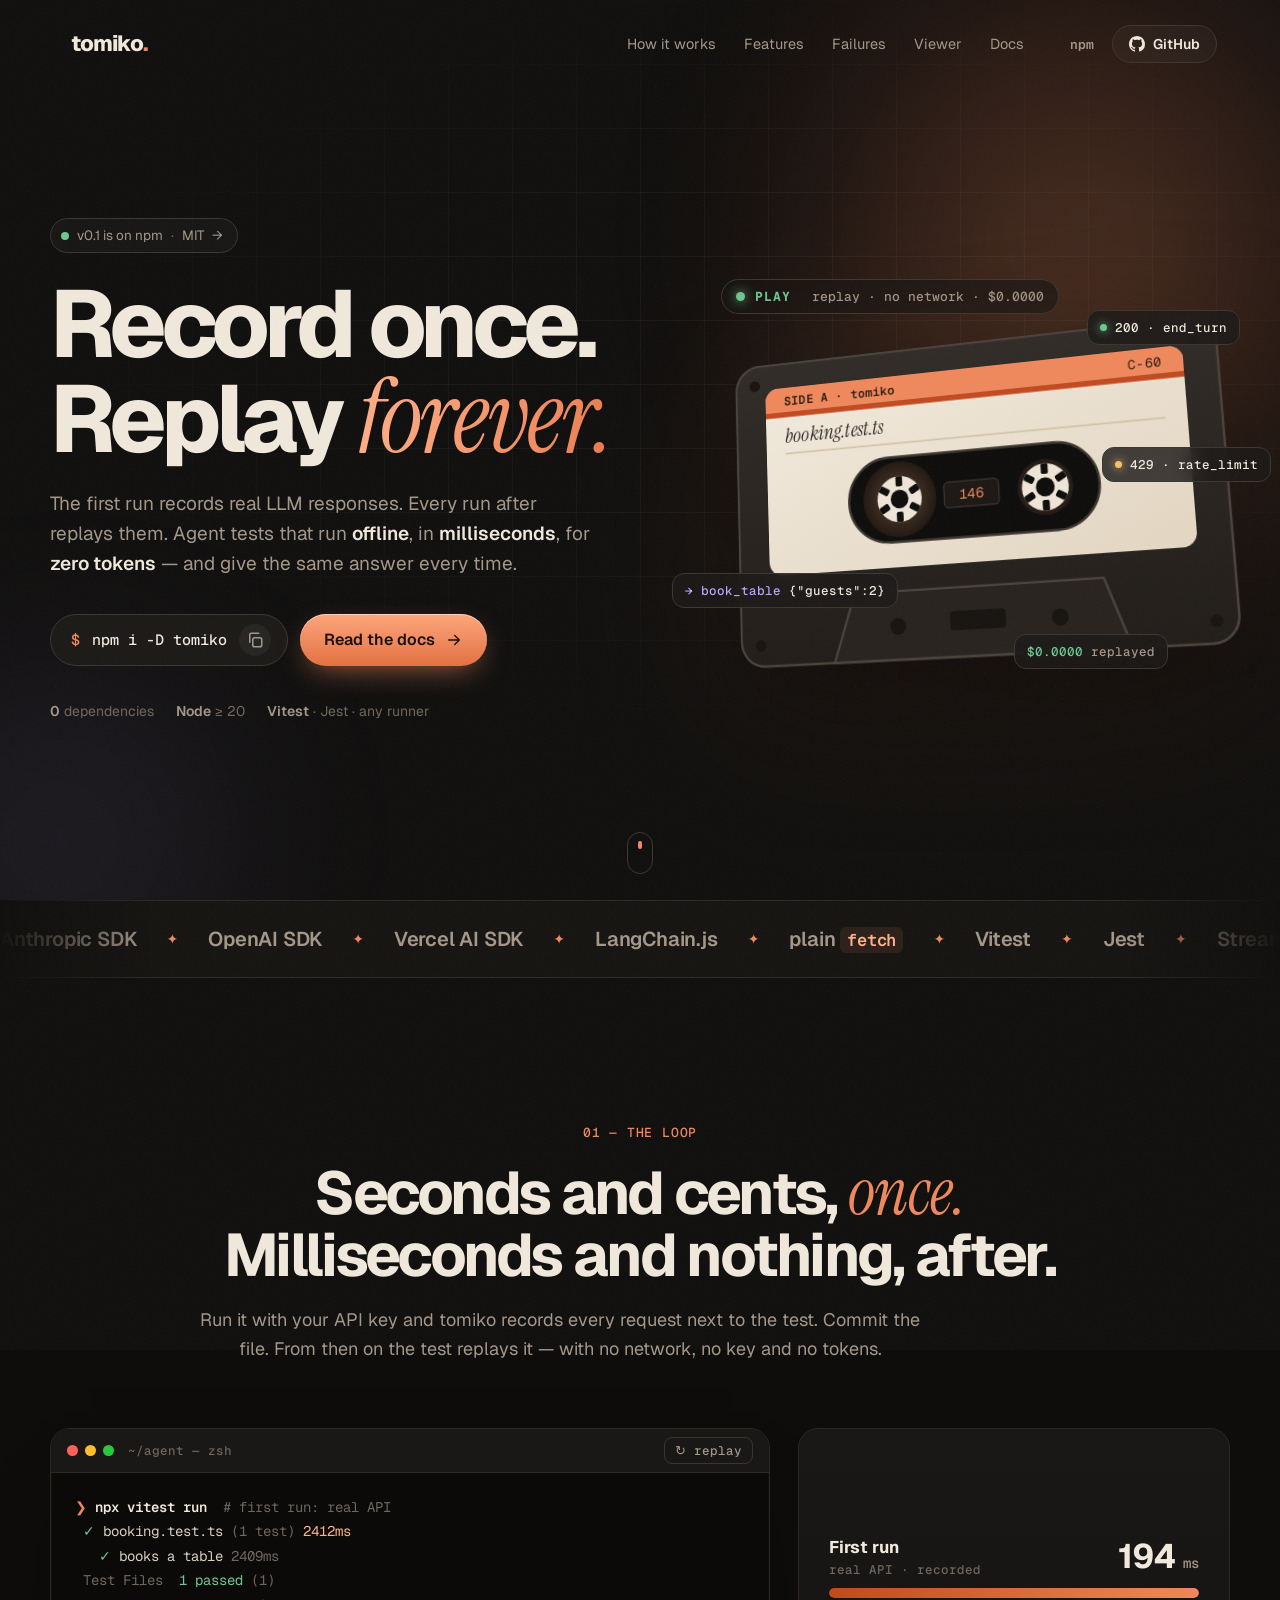
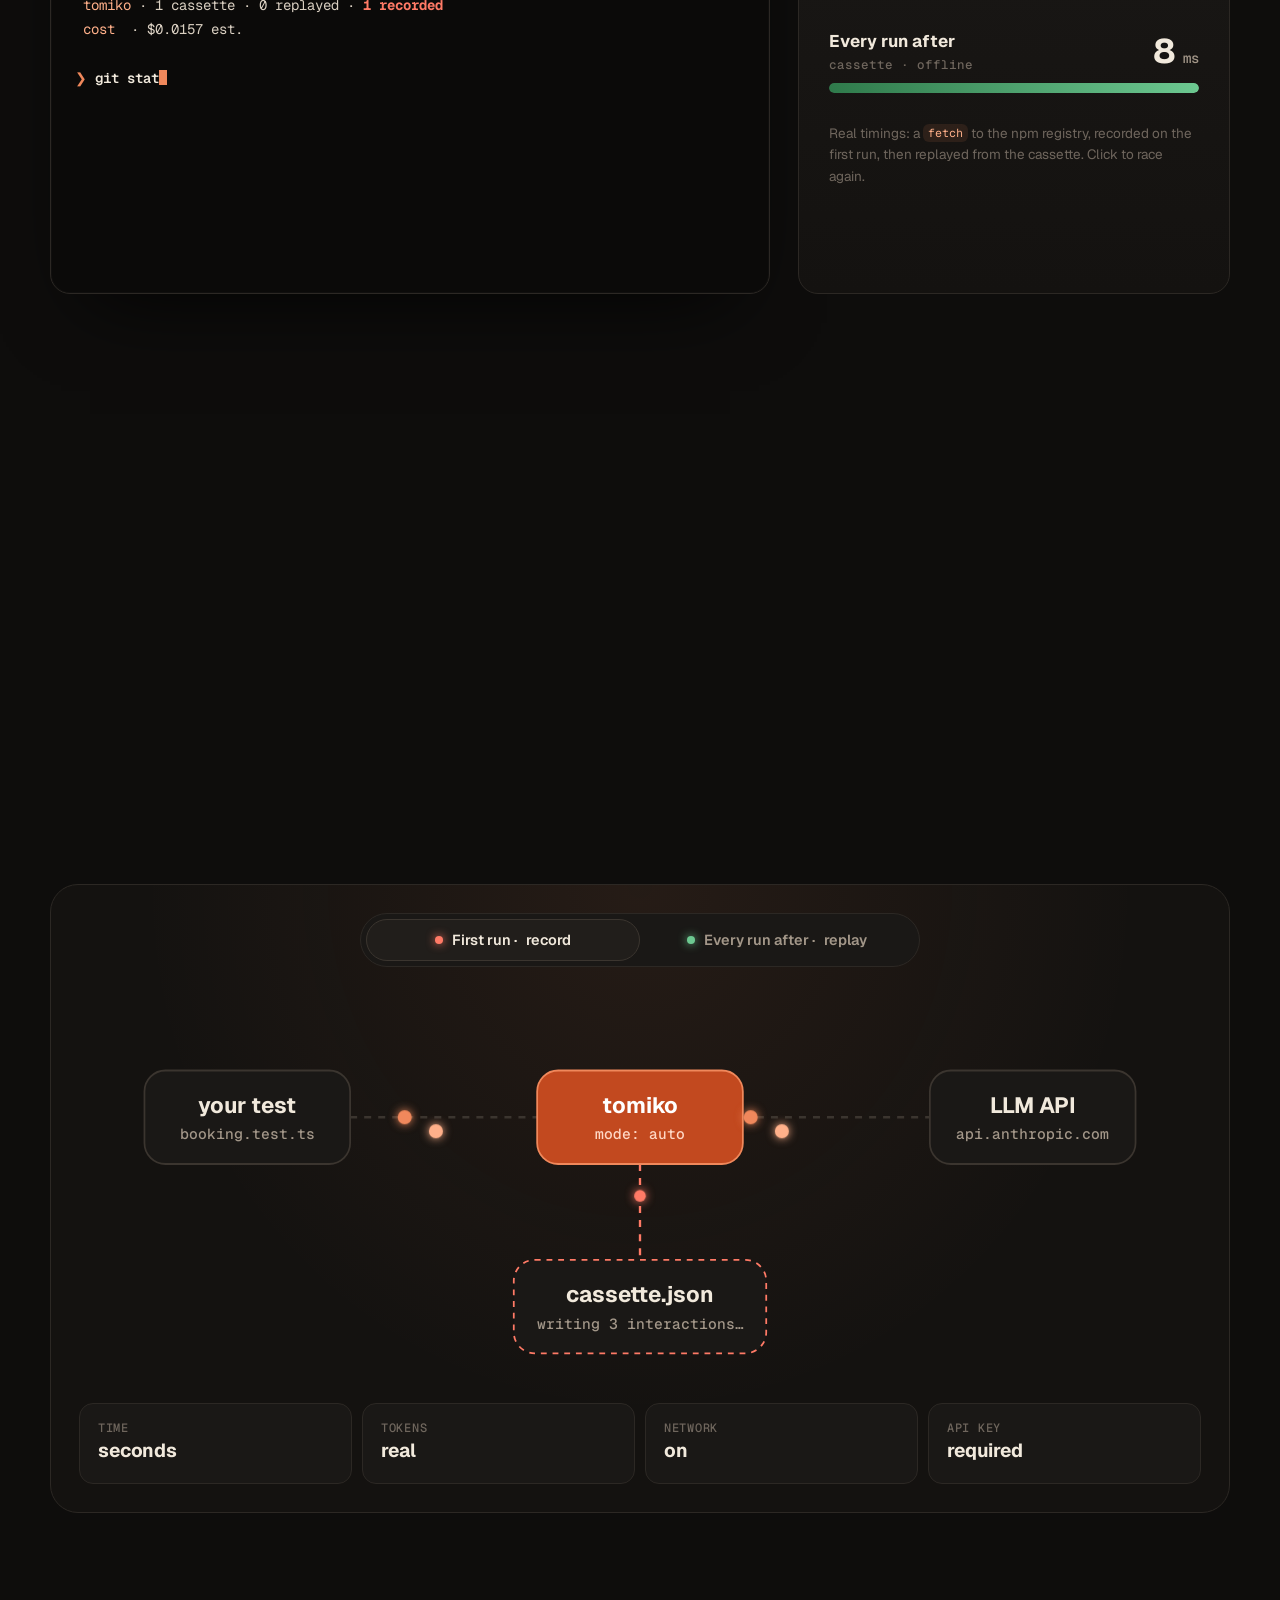
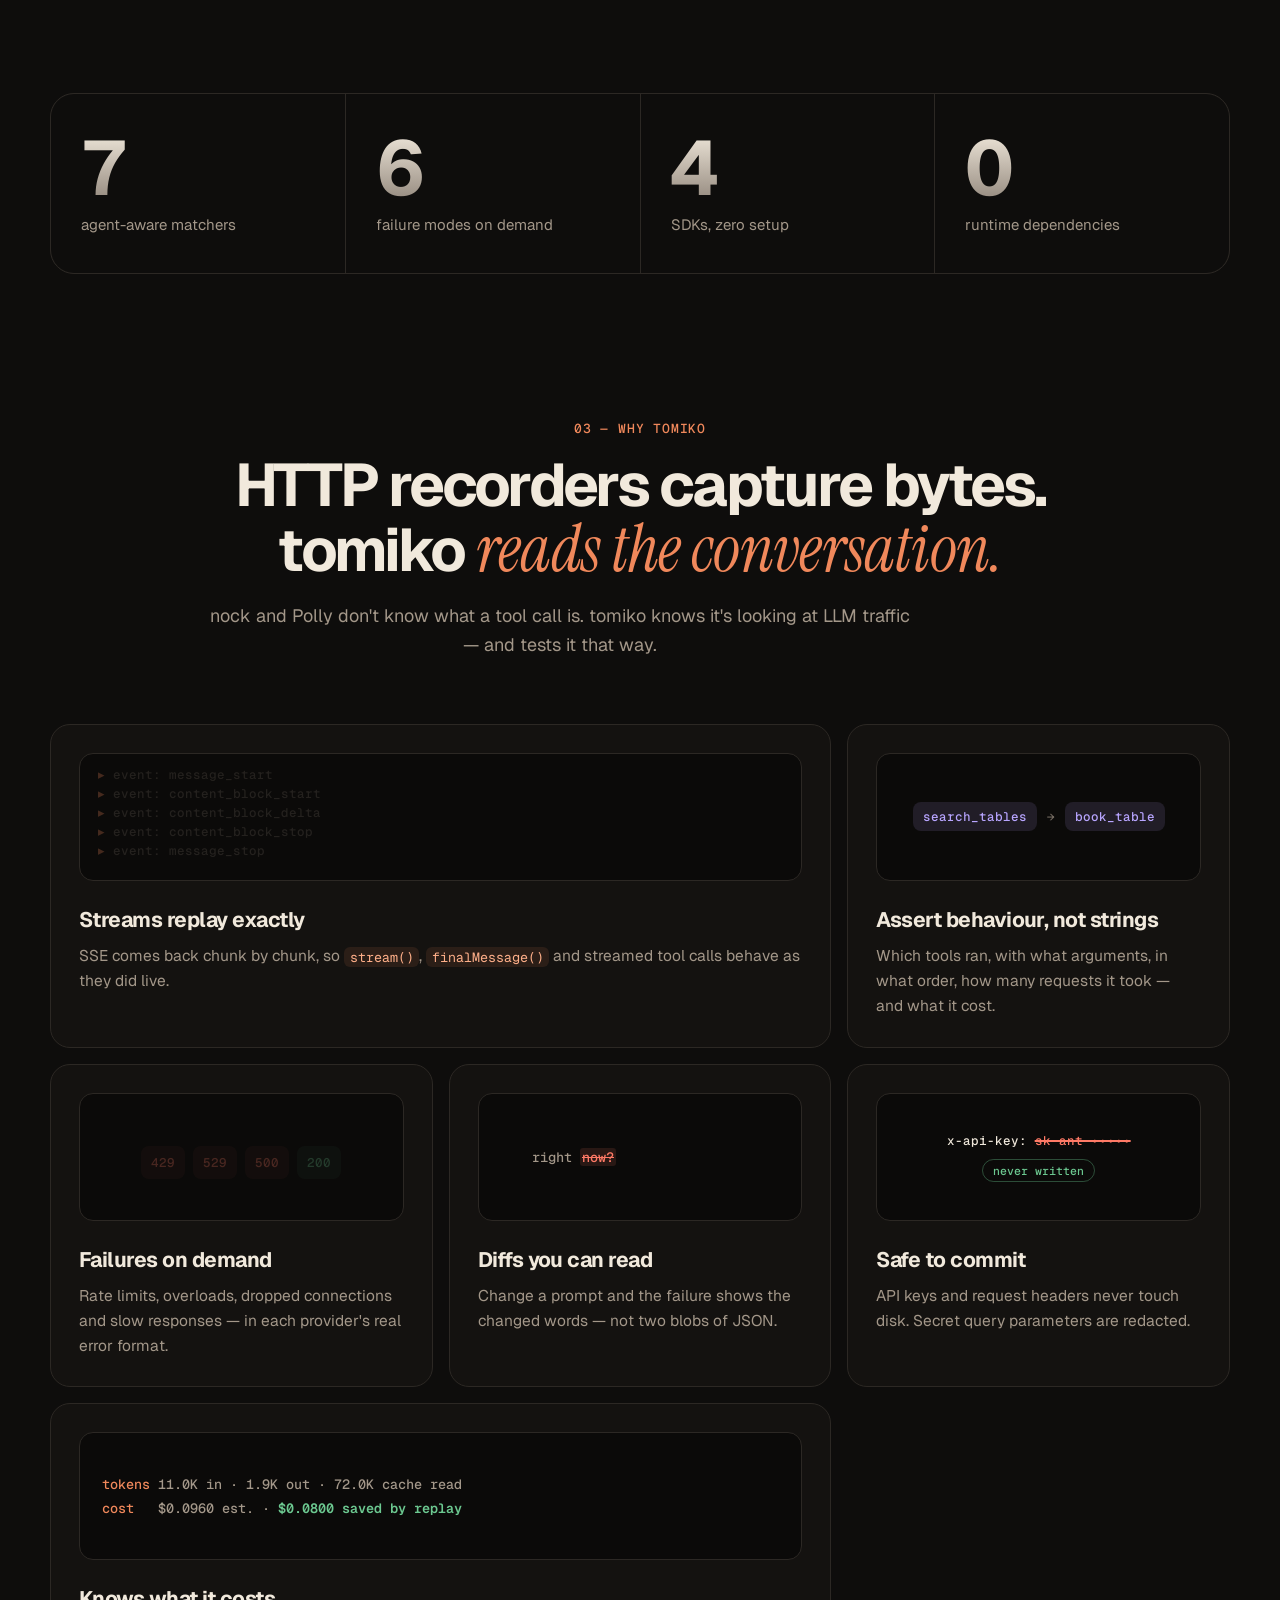
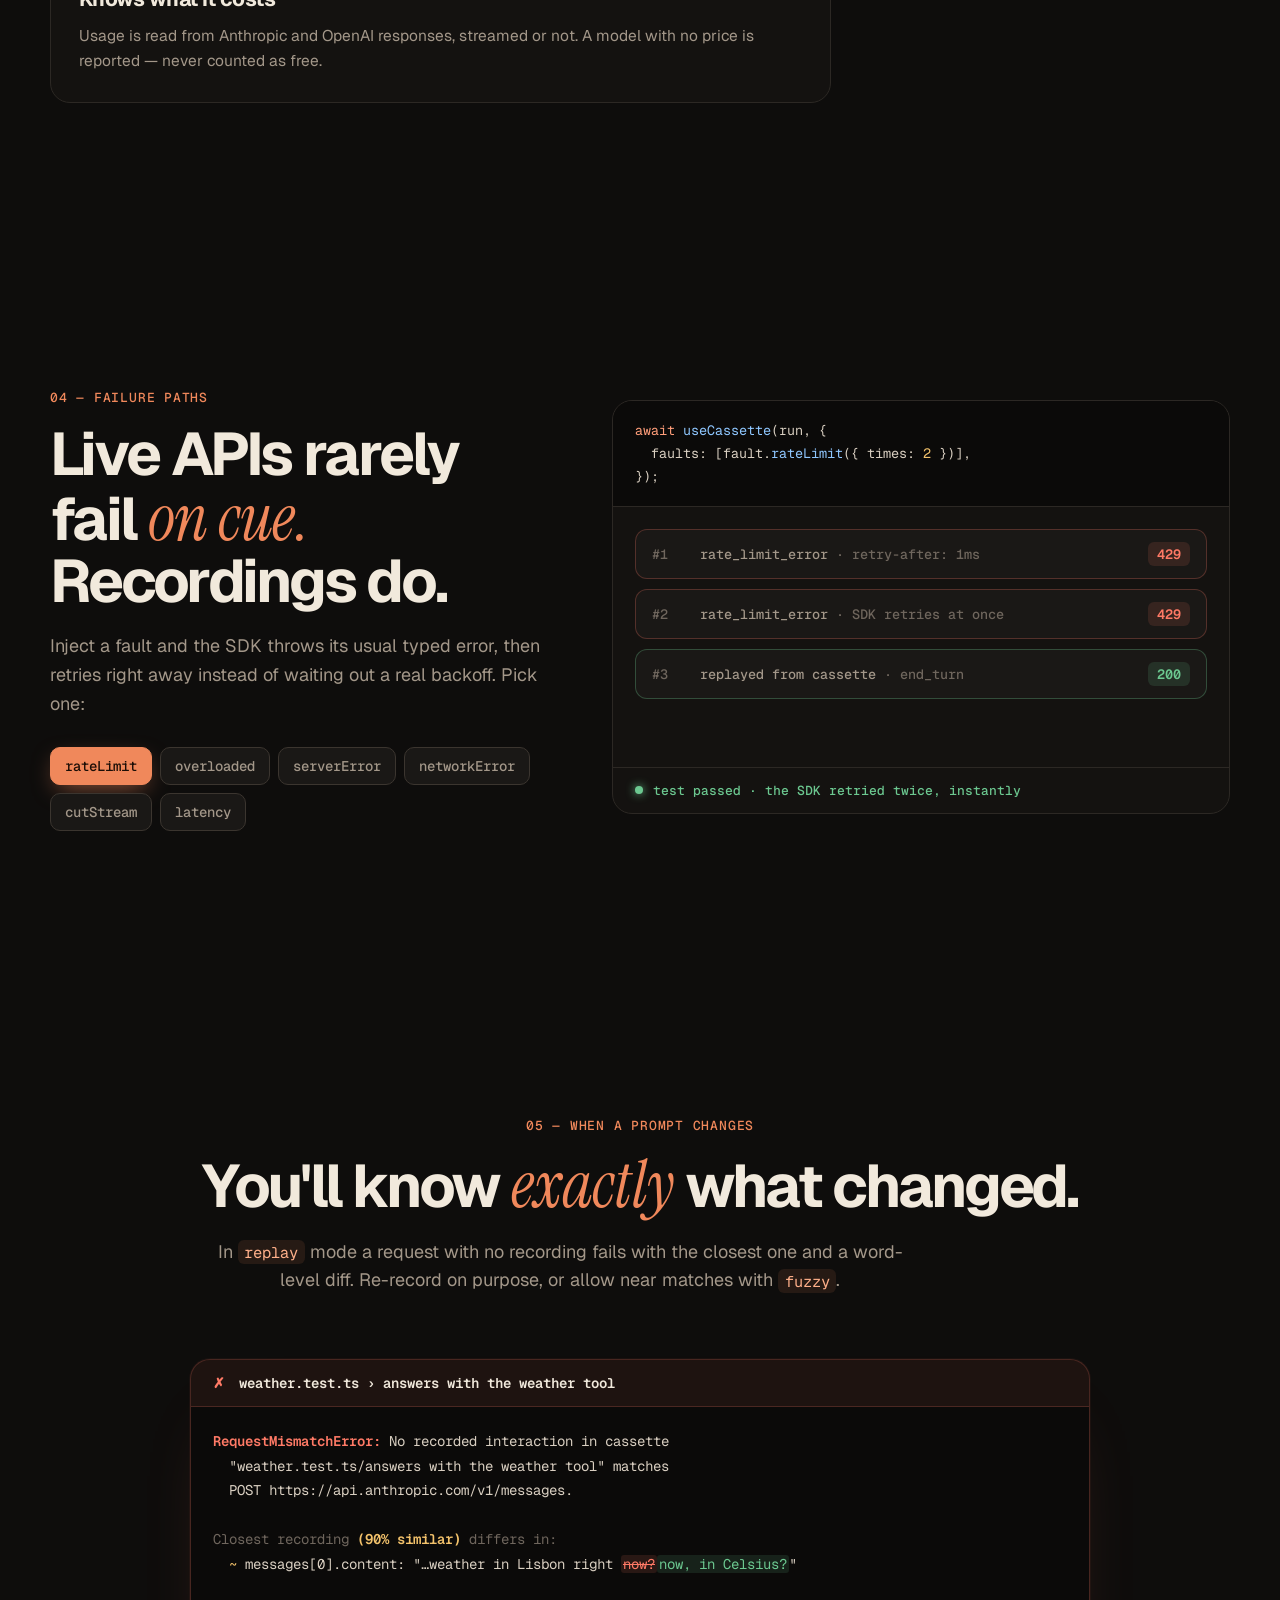
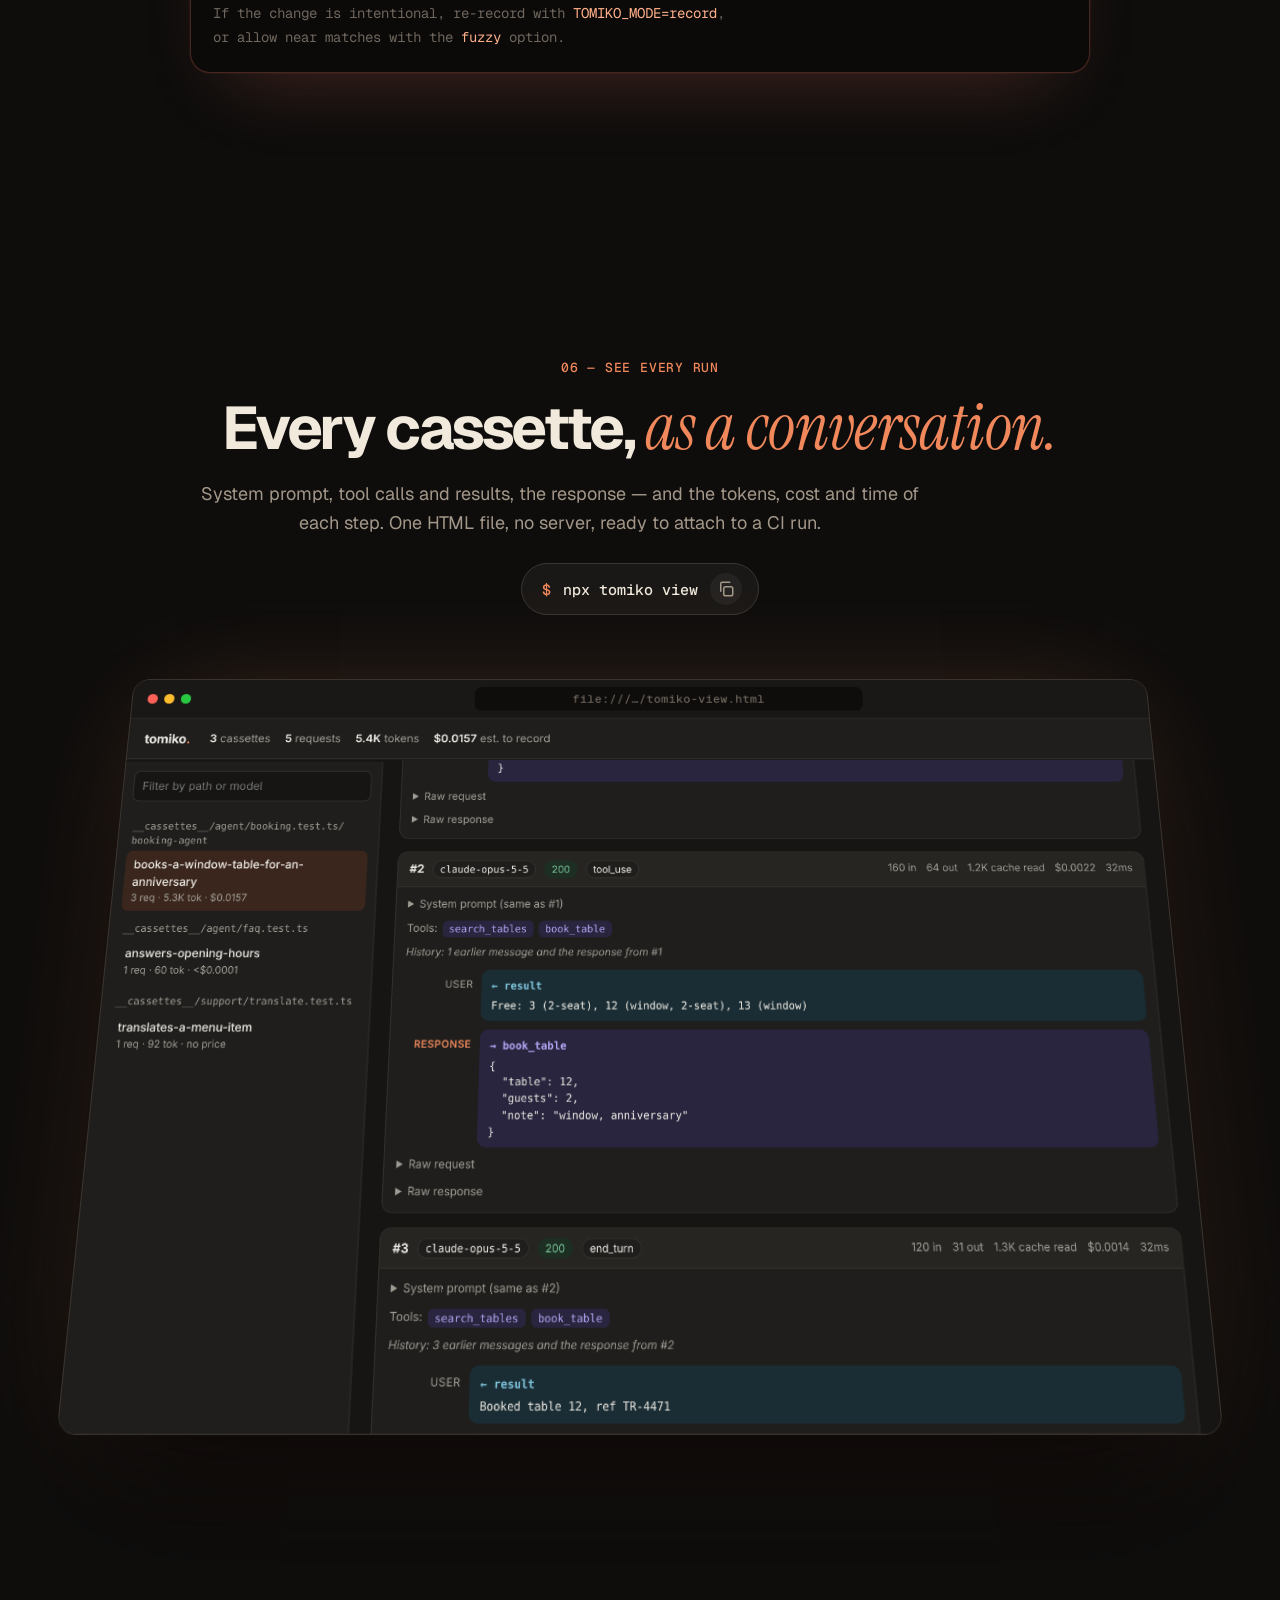
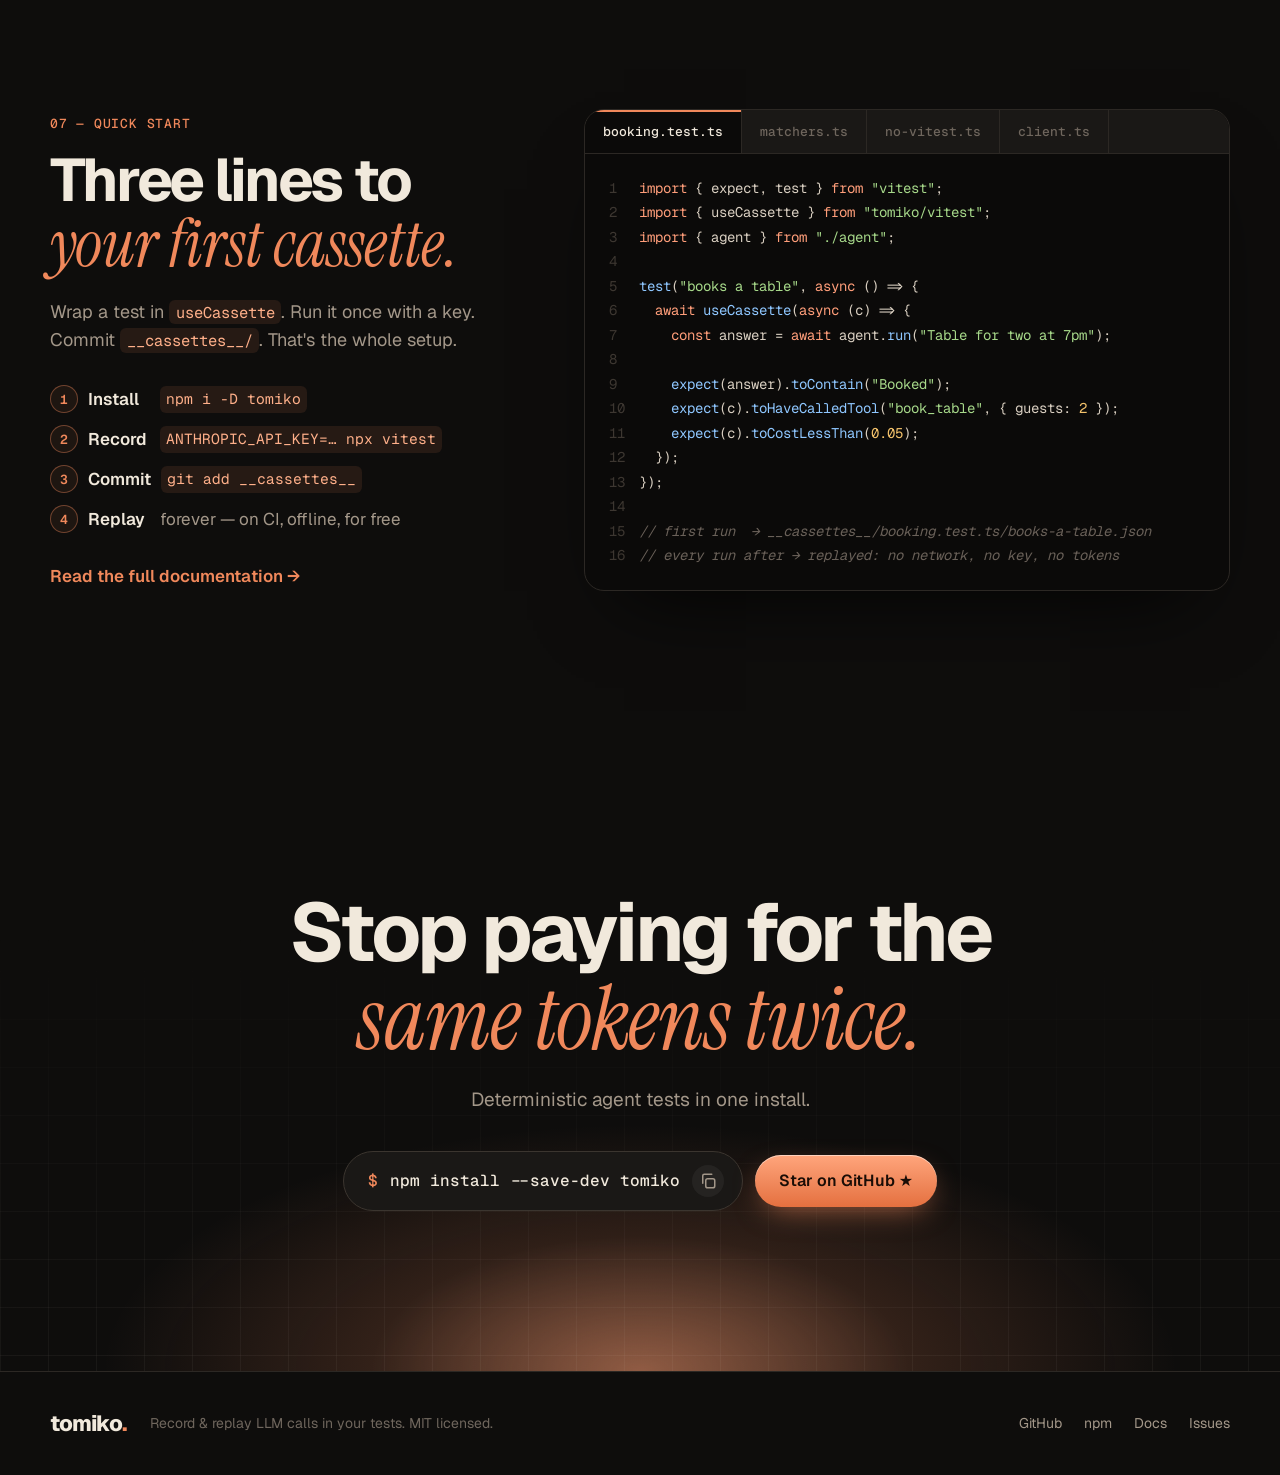
==== commit 36eb9269: "Add full documentation page docs.html covers every module of tomiko: getting started, guides for Vit" ====
--- a/index.html
+++ b/index.html
@@ -31,7 +31,7 @@
         <a href="#features">Features</a>
         <a href="#faults">Failures</a>
         <a href="#viewer">Viewer</a>
-        <a href="#code">Docs</a>
+        <a href="docs.html">Docs</a>
       </nav>
       <div class="nav__cta">
         <a class="nav__icon" href="https://www.npmjs.com/package/tomiko" target="_blank" rel="noopener" aria-label="tomiko on npm">npm</a>
@@ -75,7 +75,7 @@
                 <svg class="i-ok" viewBox="0 0 24 24" width="18" height="18"><path d="M5 12.5l4.5 4.5L19 7.5" fill="none" stroke="currentColor" stroke-width="2.4" stroke-linecap="round" stroke-linejoin="round"/></svg>
               </span>
             </button>
-            <a class="btn btn--primary magnetic" href="#code">
+            <a class="btn btn--primary magnetic" href="docs.html">
               Read the docs
               <svg viewBox="0 0 24 24" width="18" height="18" aria-hidden="true"><path d="M5 12h14m-6-6 6 6-6 6" fill="none" stroke="currentColor" stroke-width="2" stroke-linecap="round" stroke-linejoin="round"/></svg>
             </a>
@@ -523,7 +523,7 @@
             <li><b>Commit</b> <code>git add __cassettes__</code></li>
             <li><b>Replay</b> forever — on CI, offline, for free</li>
           </ol>
-          <a class="link-arrow" href="https://github.com/saykachi/tomiko#reference" target="_blank" rel="noopener">Full reference on GitHub <span>→</span></a>
+          <a class="link-arrow" href="docs.html">Read the full documentation <span>→</span></a>
         </div>
 
         <div class="editor" data-reveal style="--d:.1s">
@@ -565,12 +565,14 @@
       <nav aria-label="Footer">
         <a href="https://github.com/saykachi/tomiko" target="_blank" rel="noopener">GitHub</a>
         <a href="https://www.npmjs.com/package/tomiko" target="_blank" rel="noopener">npm</a>
+        <a href="docs.html">Docs</a>
         <a href="https://github.com/saykachi/tomiko/issues" target="_blank" rel="noopener">Issues</a>
       </nav>
     </div>
   </footer>
 
   <div class="toast" role="status" aria-live="polite"></div>
+  <script src="assets/js/highlight.js" defer></script>
   <script src="assets/js/main.js" defer></script>
 </body>
 </html>
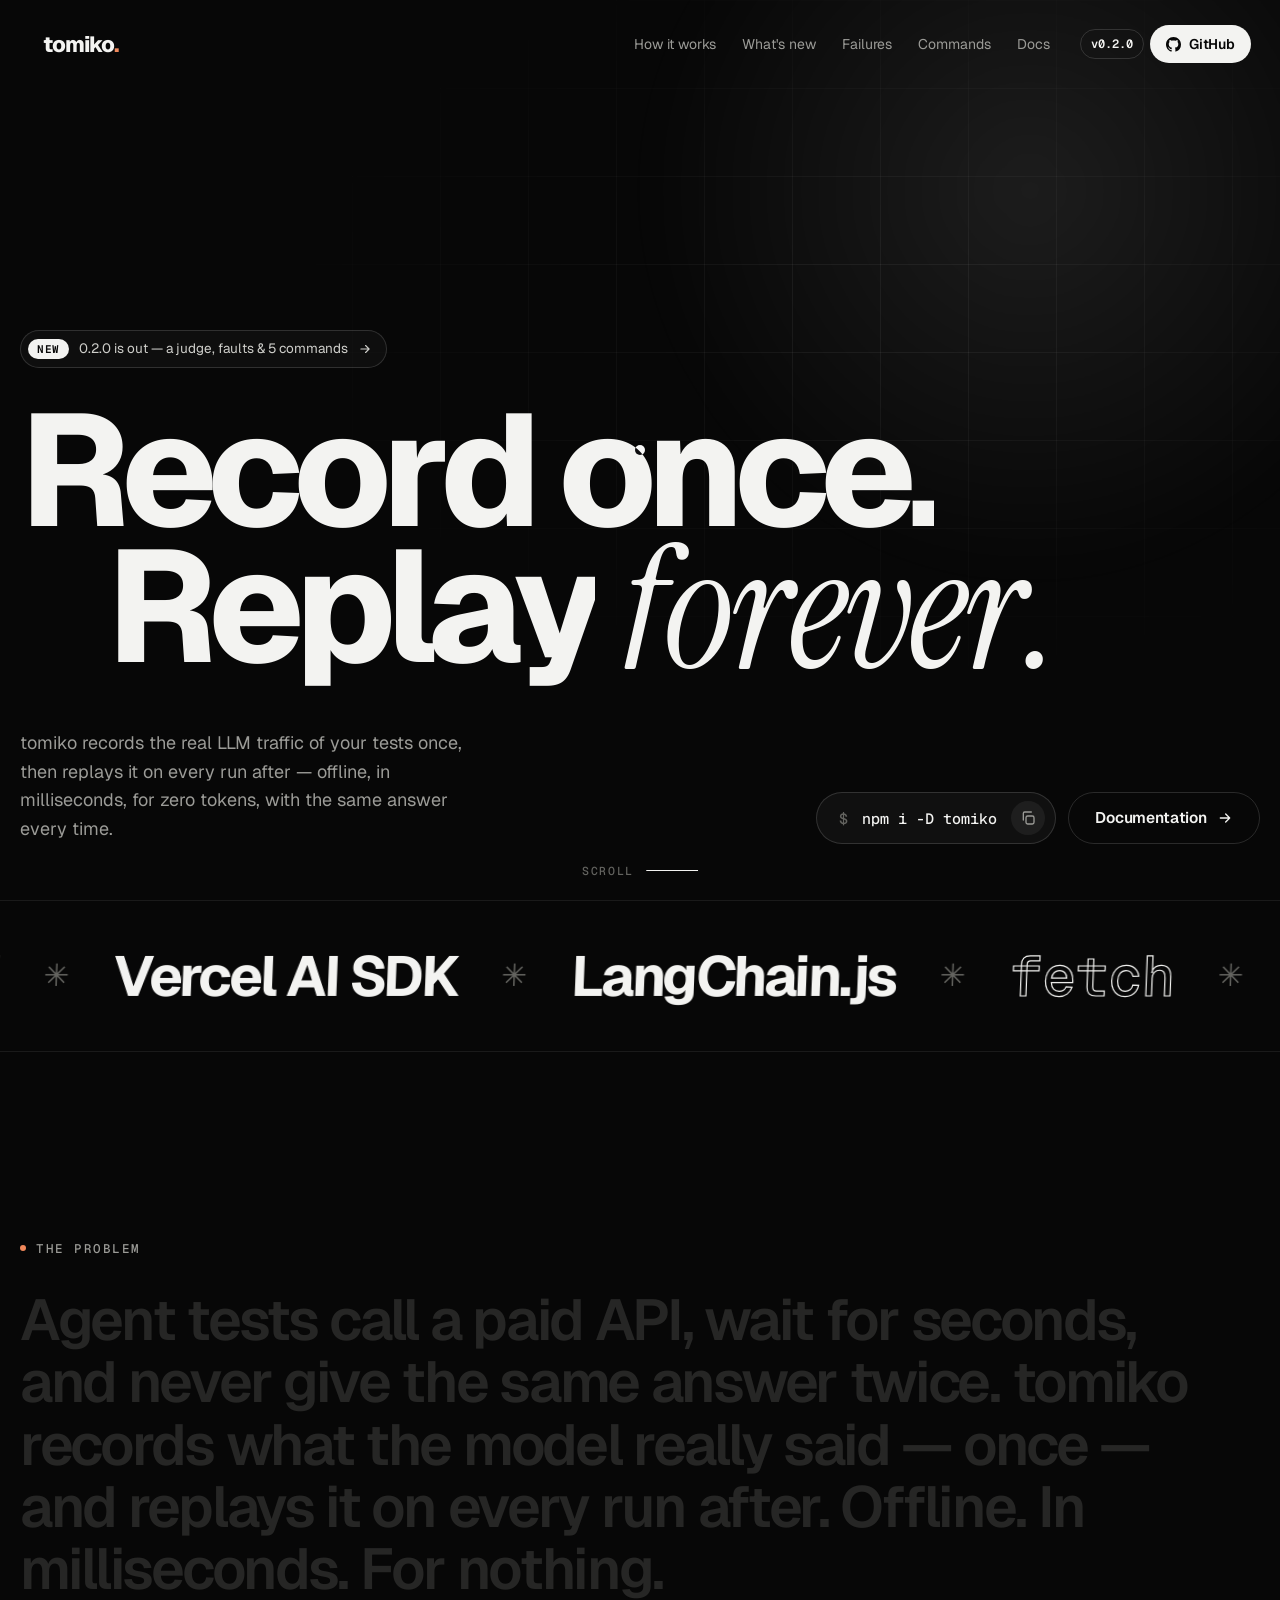
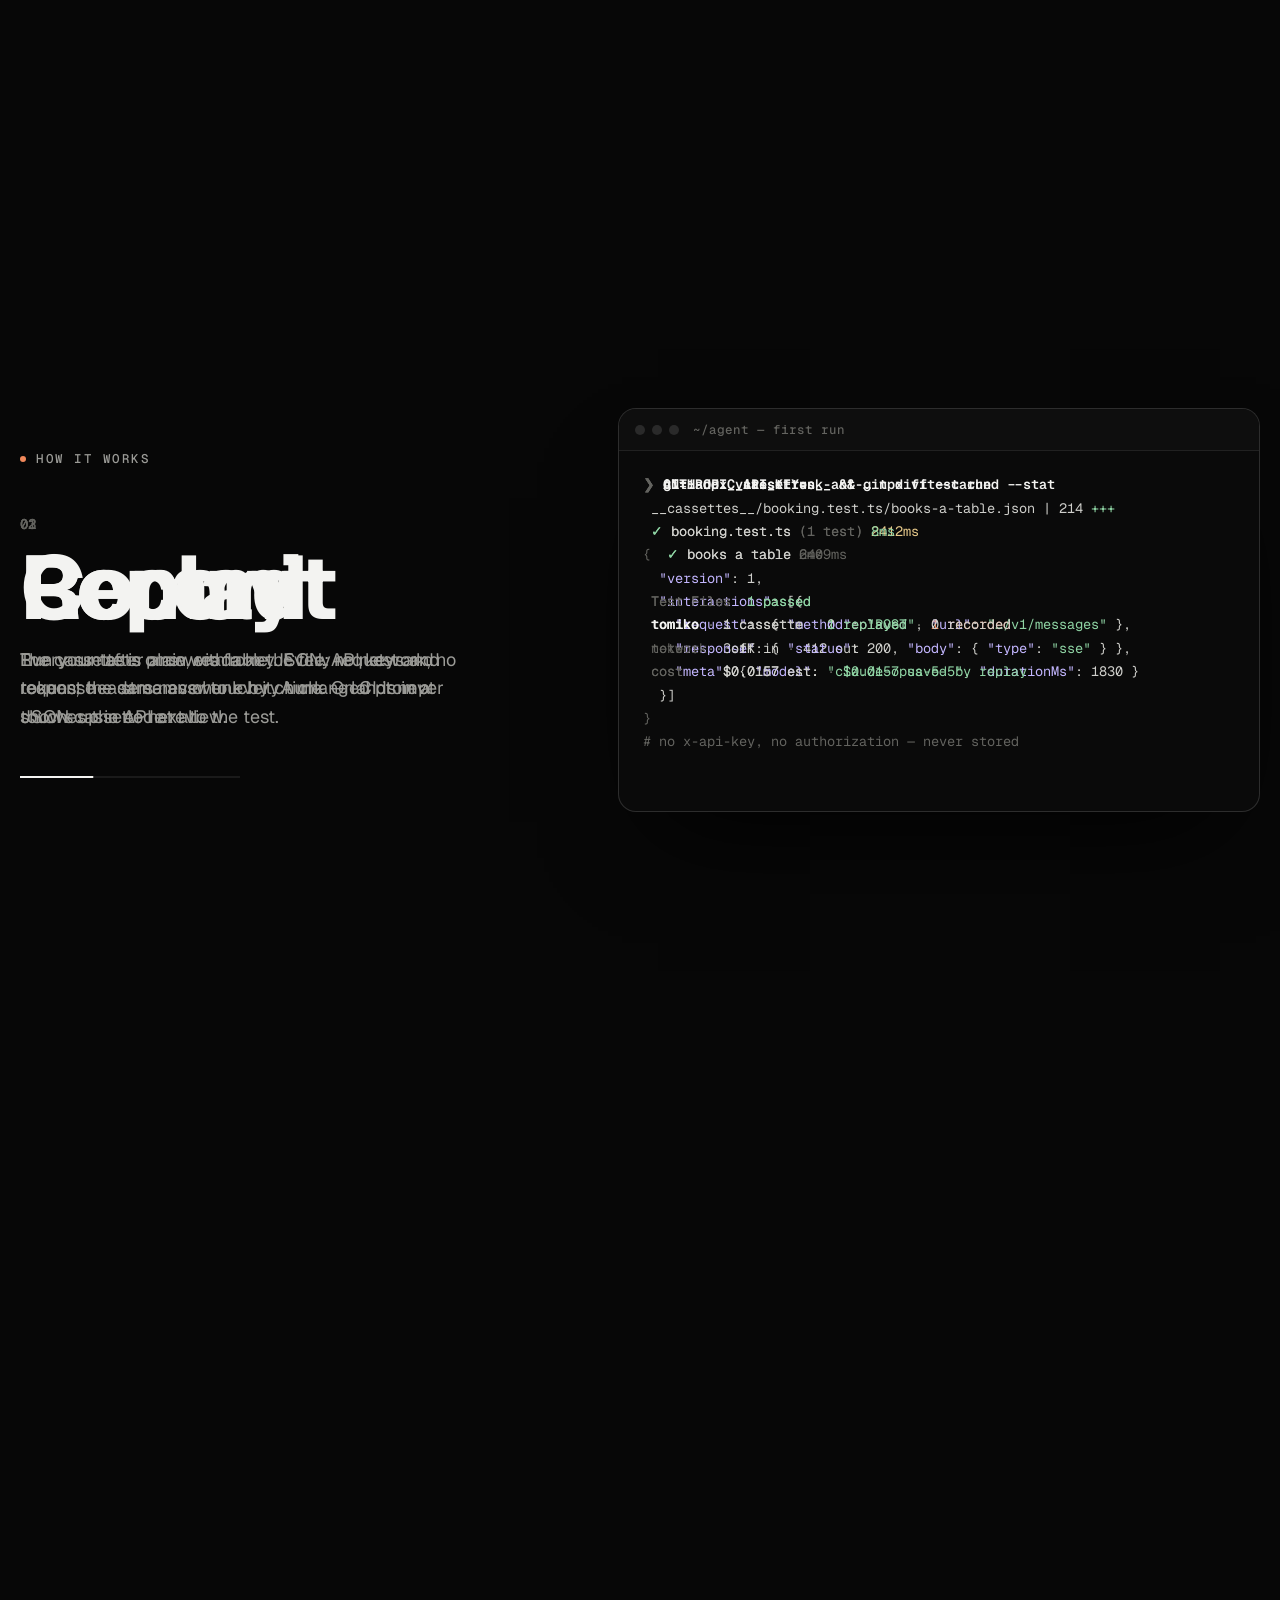
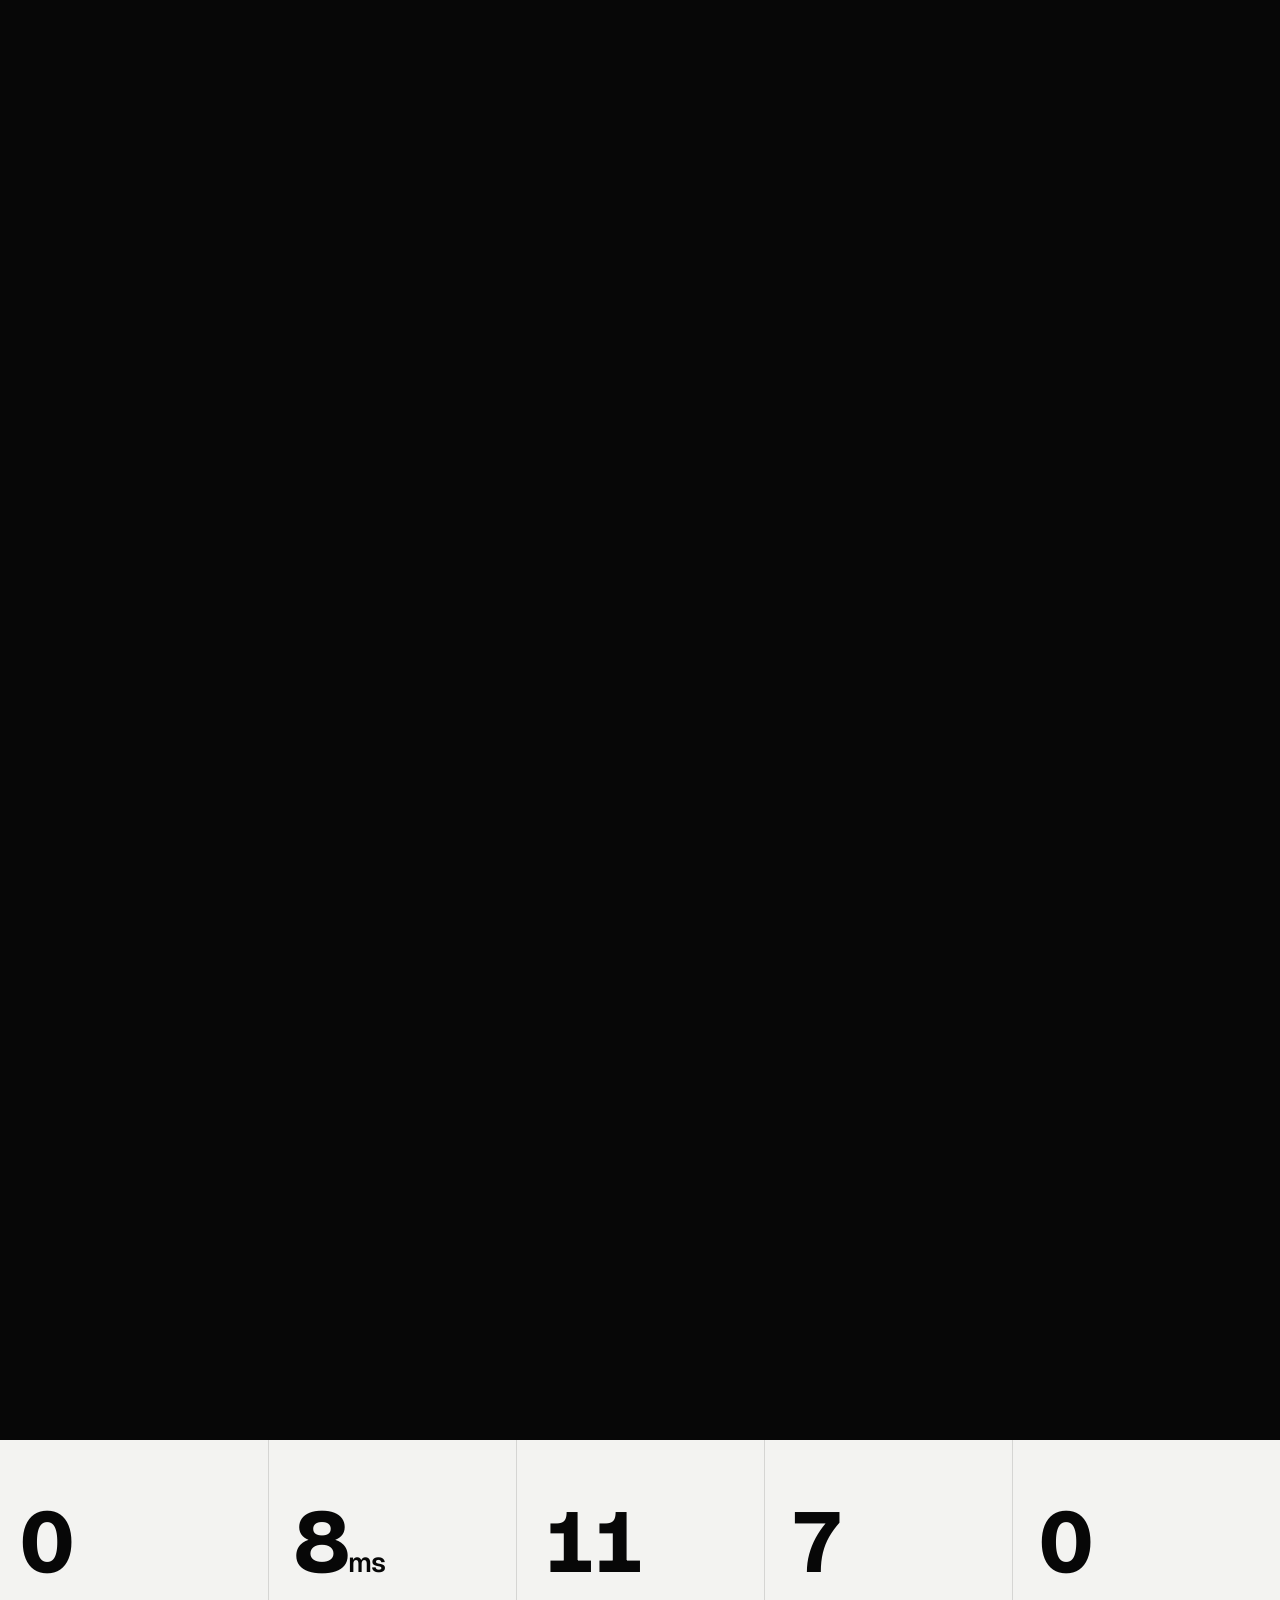
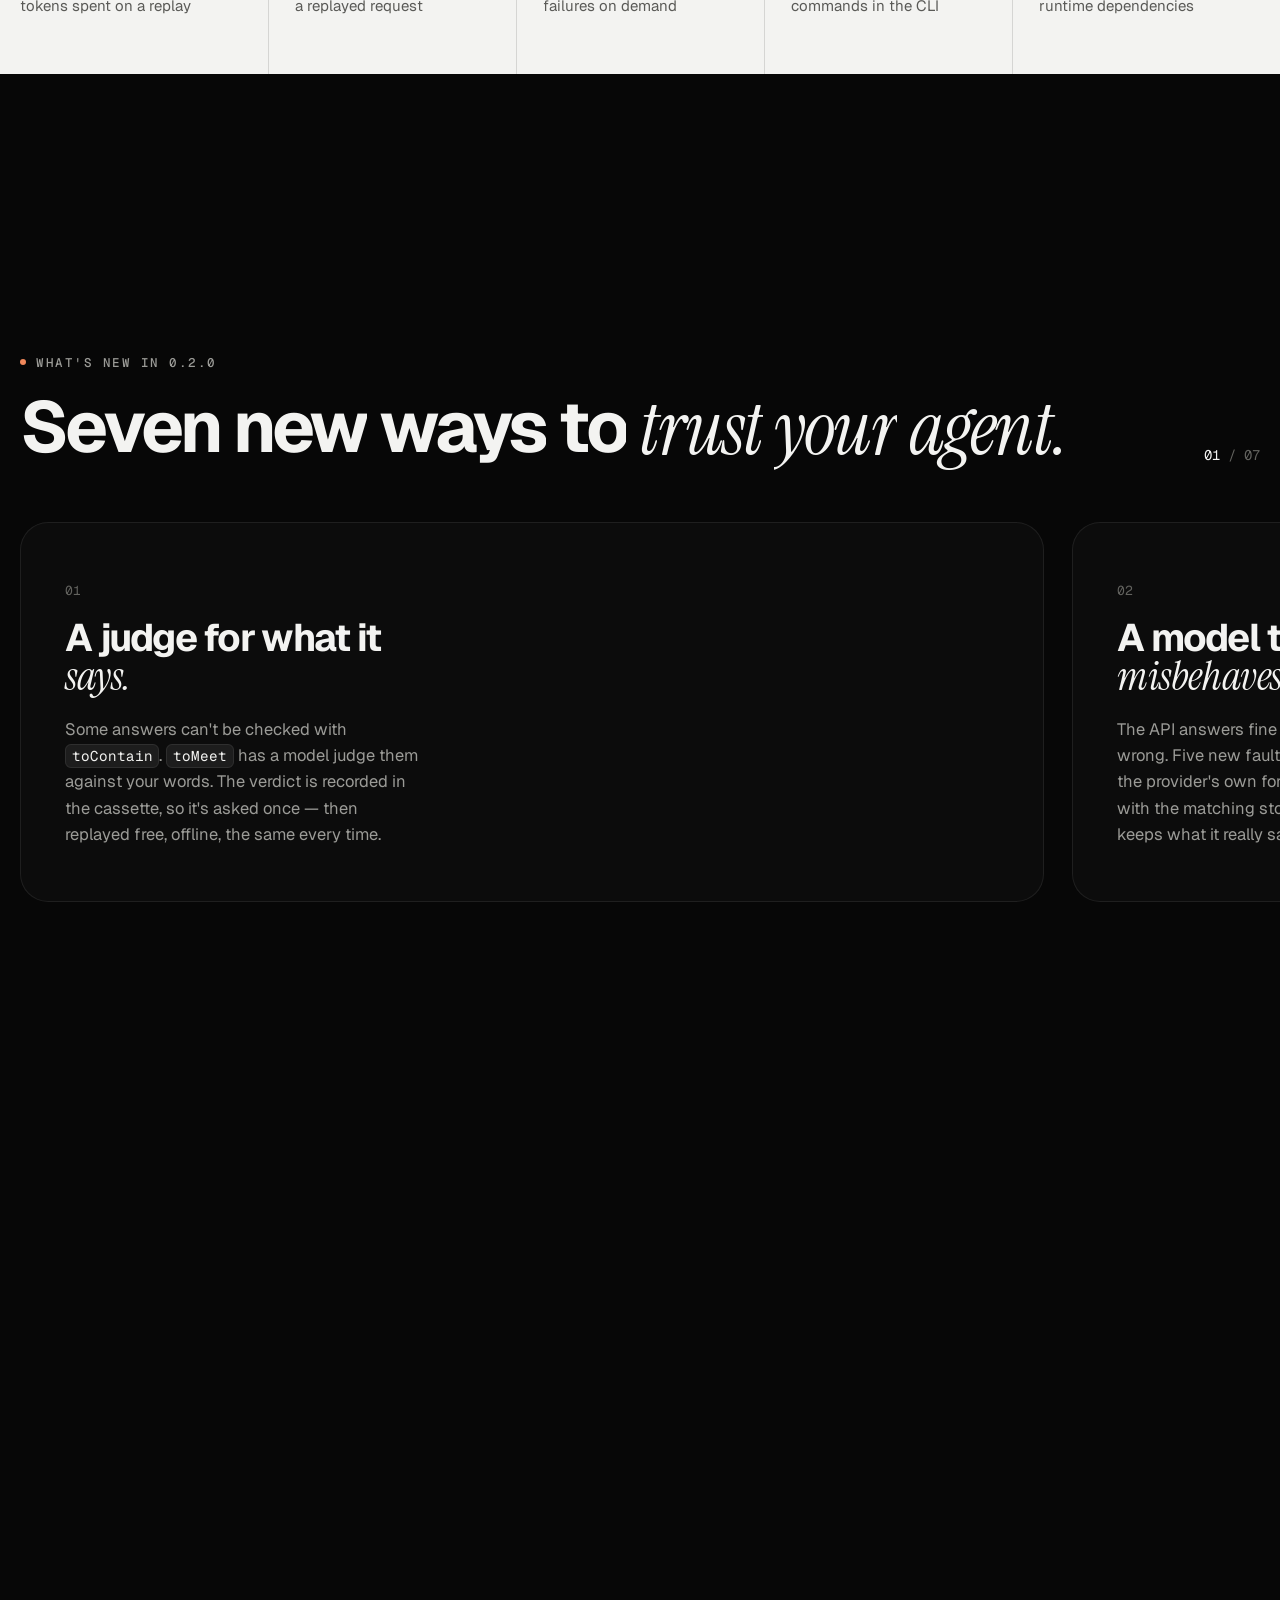
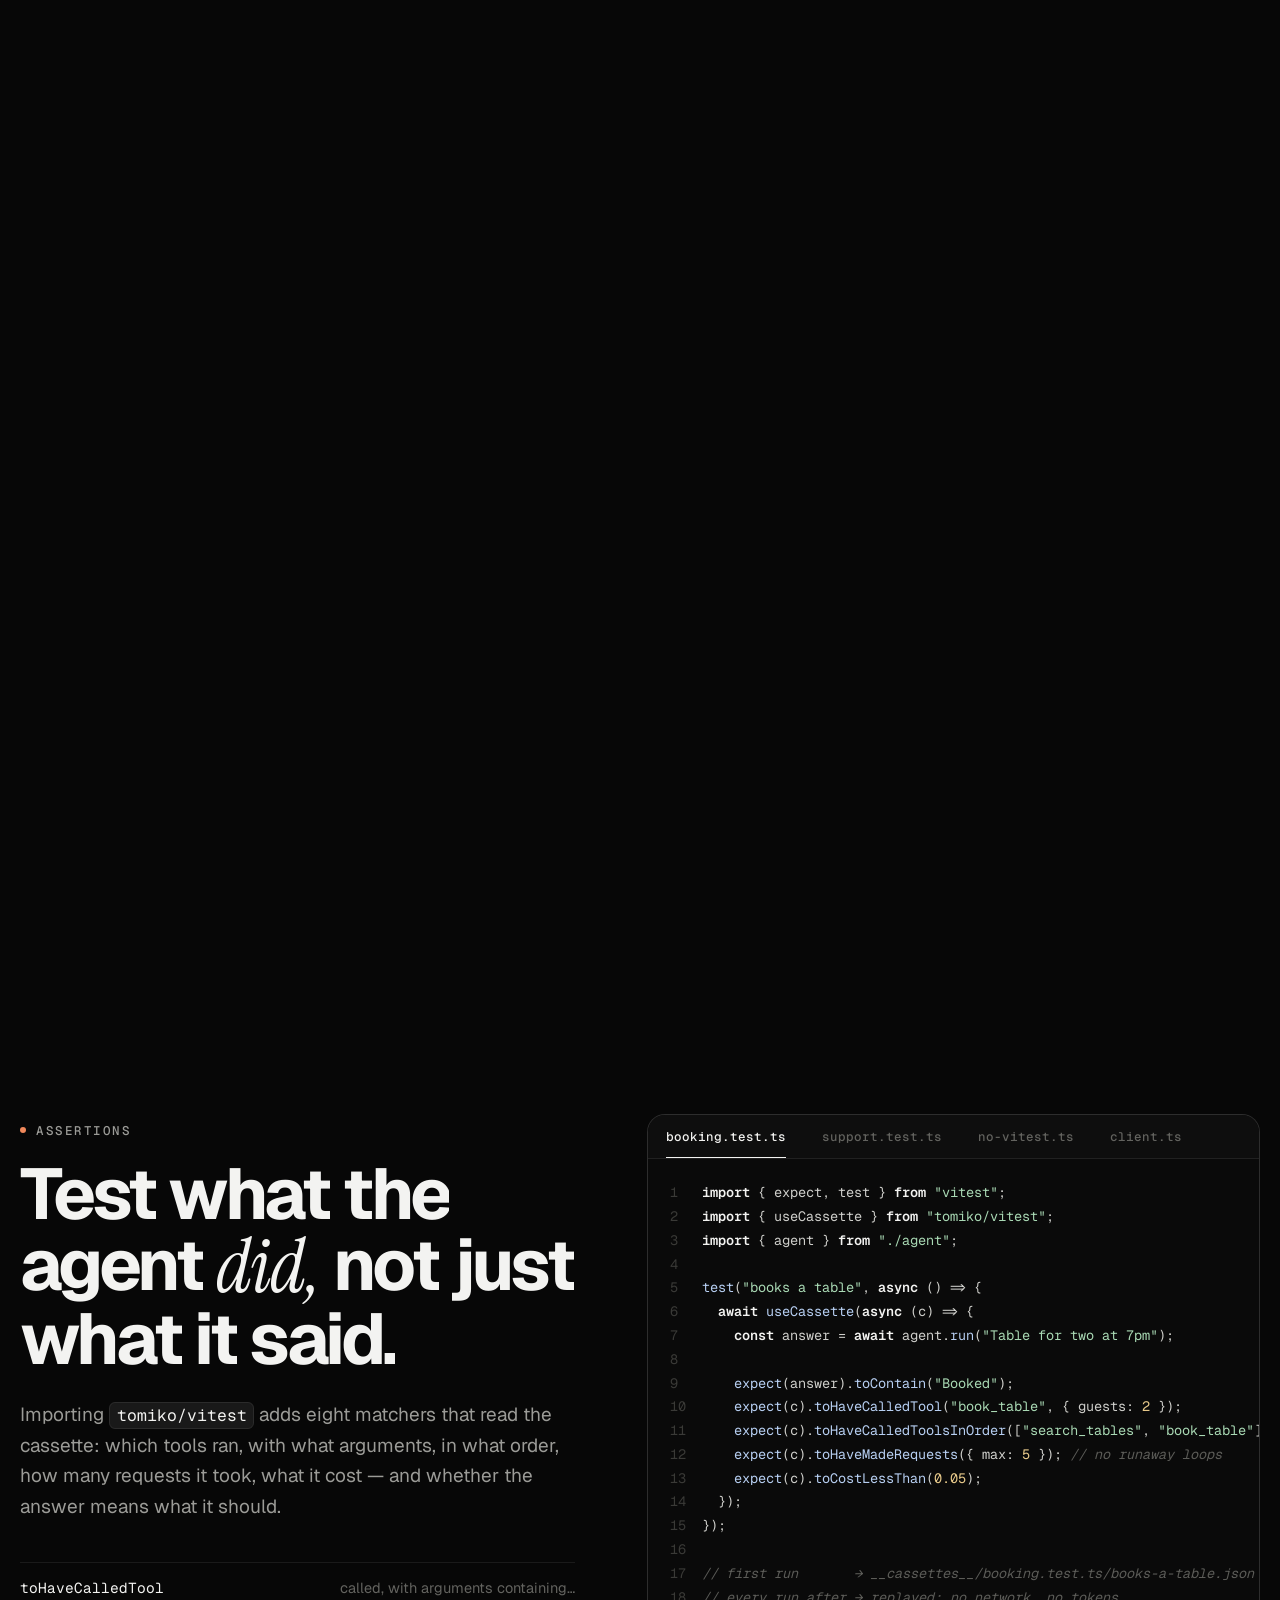
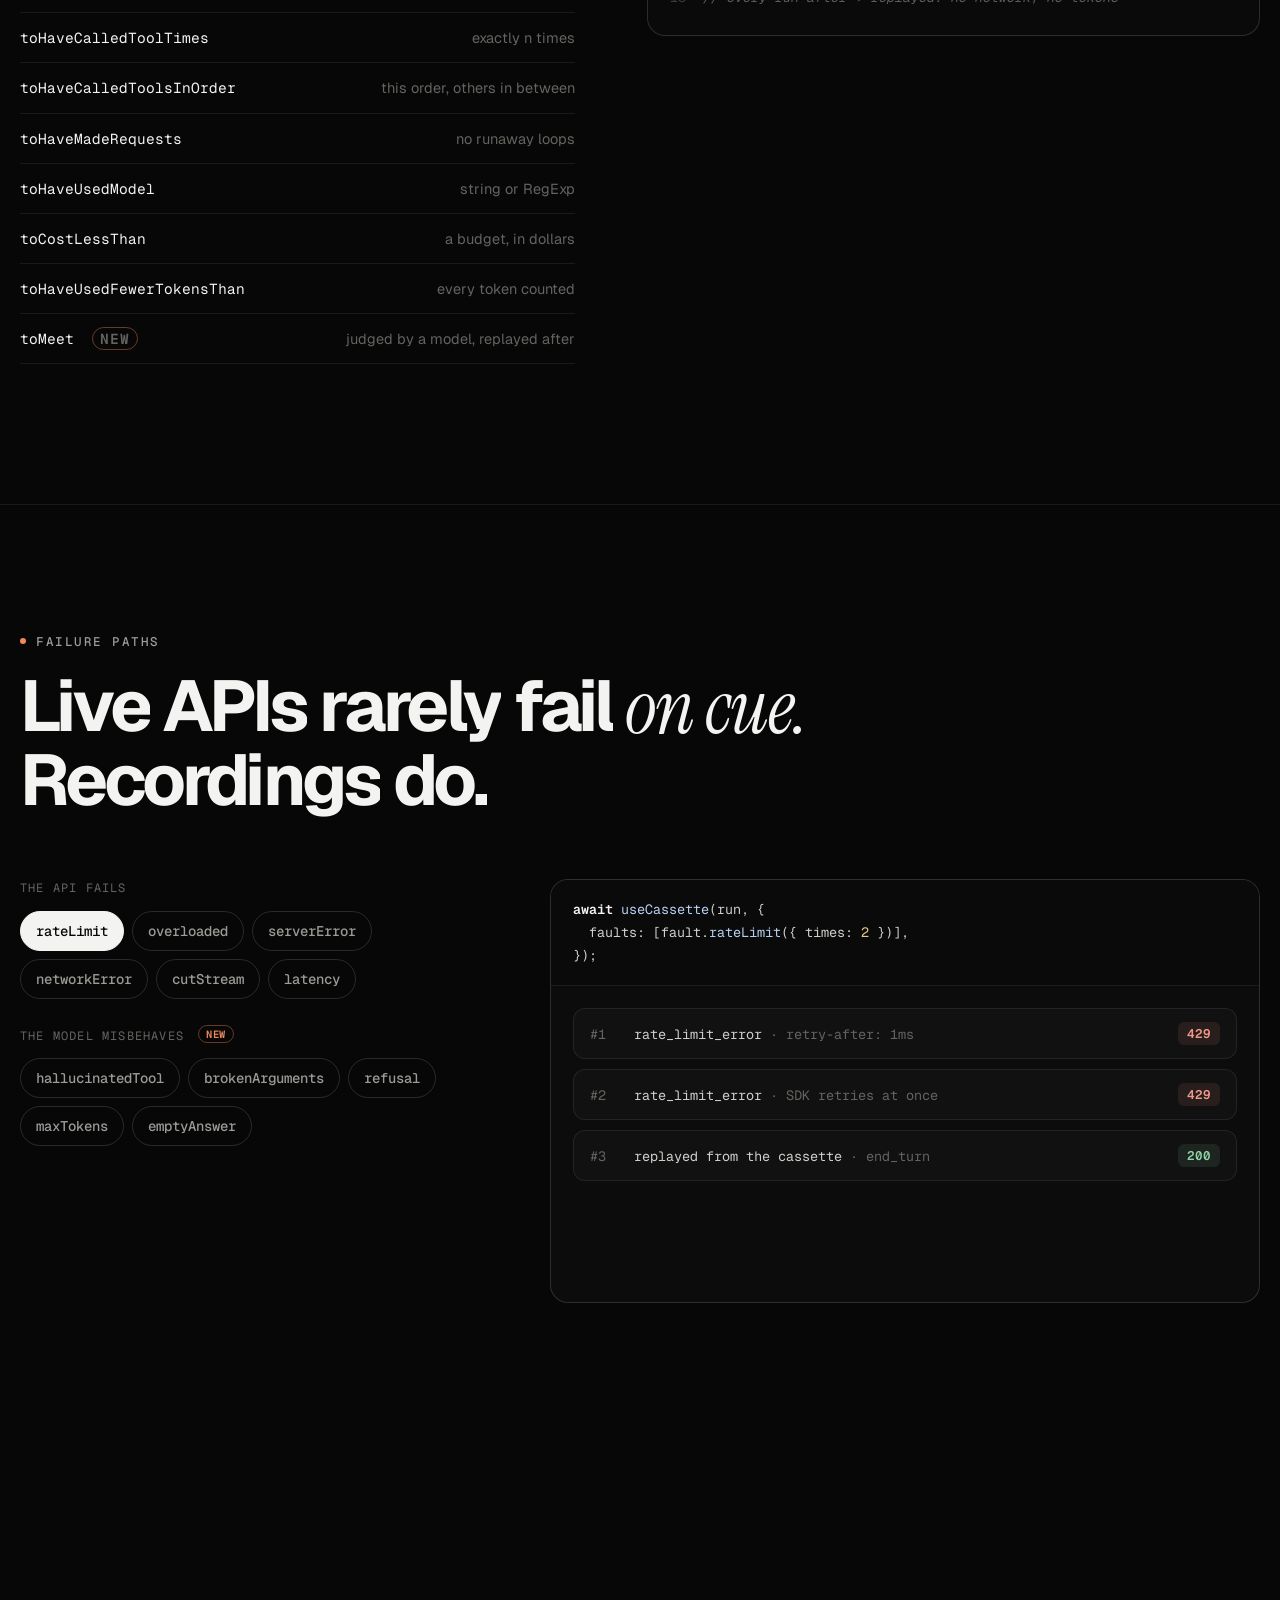
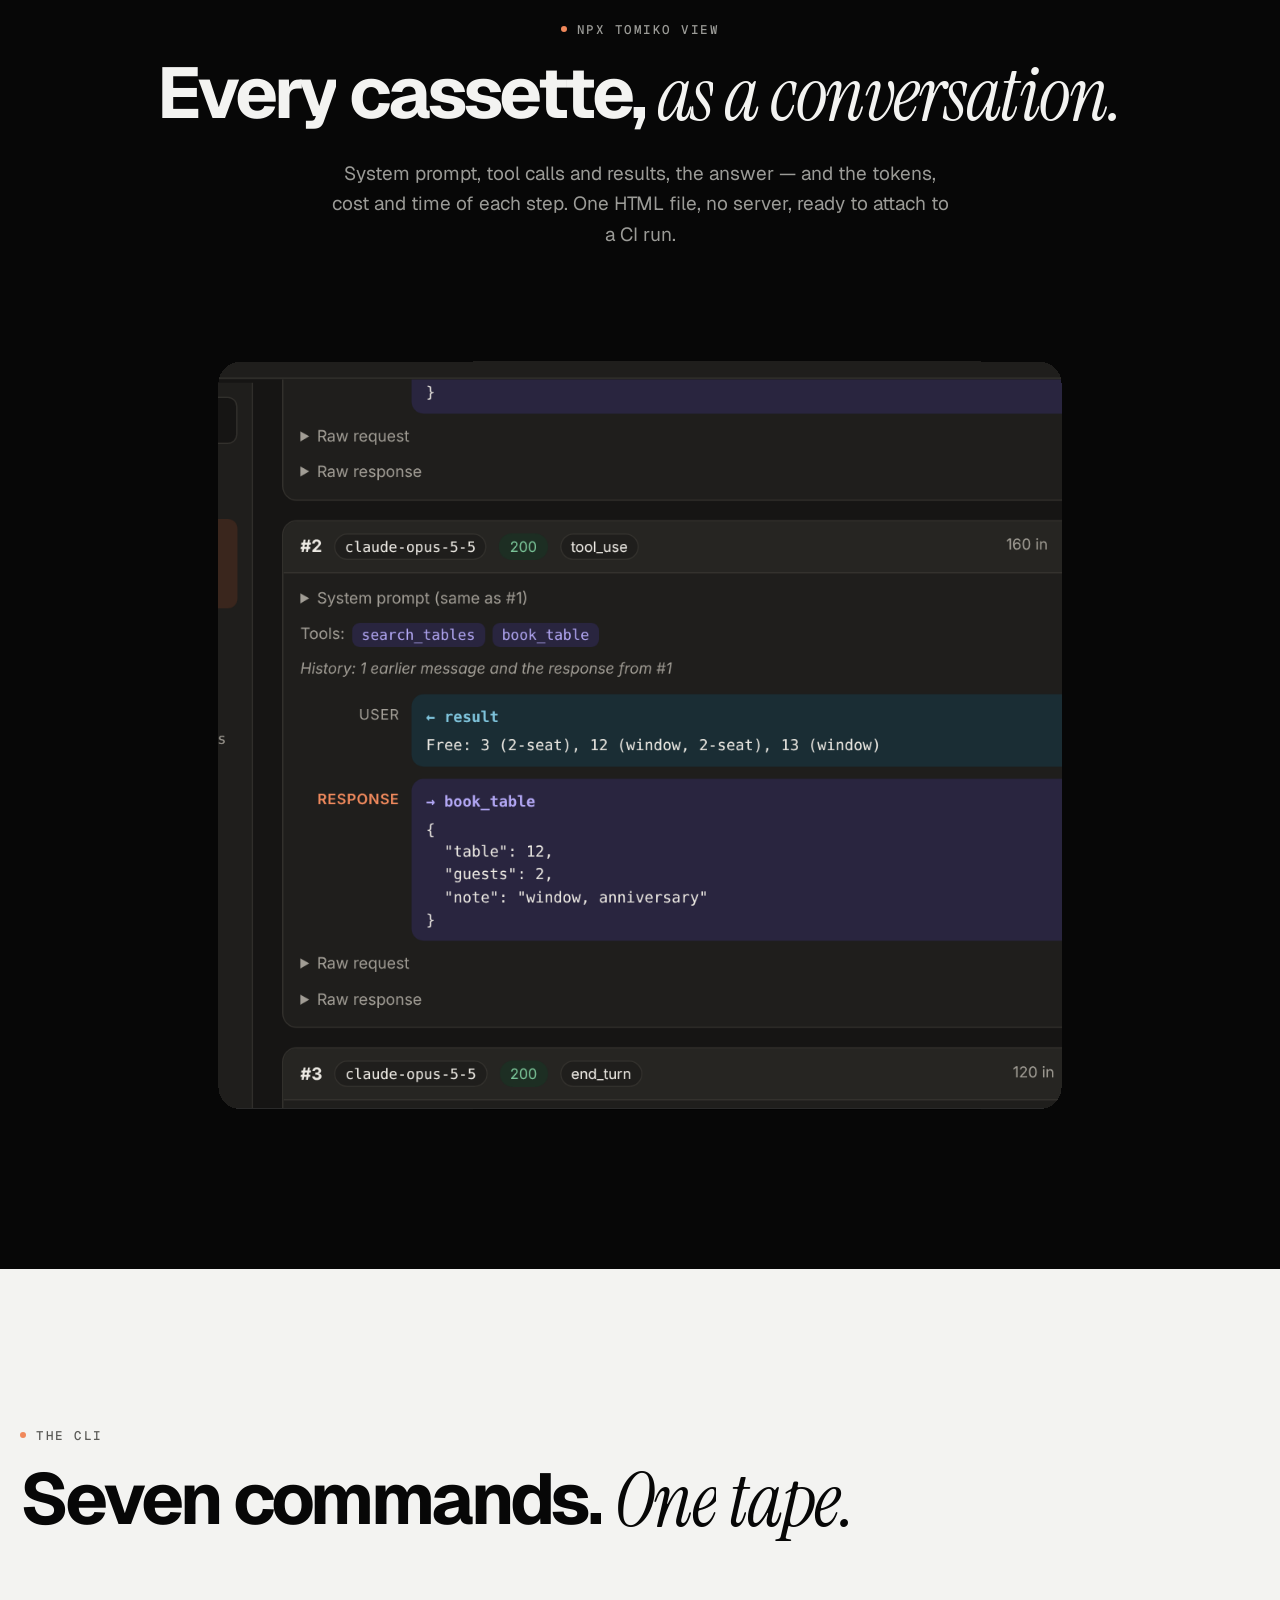
==== commit 2ced2df4: "Redesign the site for tomiko 0.2.0 and expand the docs Landing page rebuilt in black and white, with" ====
--- a/index.html
+++ b/index.html
@@ -5,7 +5,7 @@
   <meta name="viewport" content="width=device-width, initial-scale=1">
   <title>tomiko — record &amp; replay LLM calls in your tests</title>
   <meta name="description" content="The first run records real LLM responses. Every run after replays them. Agent tests that run offline in milliseconds, cost nothing, and give the same answer every time.">
-  <meta name="theme-color" content="#0e0d0c">
+  <meta name="theme-color" content="#070707">
   <meta property="og:type" content="website">
   <meta property="og:title" content="tomiko — record &amp; replay LLM calls in your tests">
   <meta property="og:description" content="Agent tests that run offline in milliseconds, cost nothing, and give the same answer every time.">
@@ -15,28 +15,35 @@
   <link rel="preconnect" href="https://fonts.googleapis.com">
   <link rel="preconnect" href="https://fonts.gstatic.com" crossorigin>
   <link href="https://fonts.googleapis.com/css2?family=Geist:wght@300..800&family=Geist+Mono:wght@400..600&family=Instrument+Serif:ital@0;1&display=swap" rel="stylesheet">
-  <link rel="stylesheet" href="assets/css/style.css">
+  <link rel="stylesheet" href="assets/css/base.css">
+  <link rel="stylesheet" href="assets/css/landing.css">
   <script>document.documentElement.classList.add("js")</script>
 </head>
-<body>
+<body class="landing">
+  <!-- intro -->
+  <div class="loader" aria-hidden="true">
+    <div class="loader__word"><span>t</span><span>o</span><span>m</span><span>i</span><span>k</span><span>o</span><span class="loader__dot">.</span></div>
+    <div class="loader__count"><span data-loader-count>0</span>%</div>
+    <div class="loader__bar"><span></span></div>
+  </div>
+
   <div class="progress" aria-hidden="true"><span></span></div>
-  <div class="grain" aria-hidden="true"></div>
-
-  <!-- ───────────── NAV ───────────── -->
+  <div class="cursor" aria-hidden="true"><span class="cursor__label"></span></div>
+
   <header class="nav">
     <div class="nav__inner">
       <a class="logo" href="#top" aria-label="tomiko home">tomiko<span>.</span></a>
       <nav class="nav__links" aria-label="Sections">
-        <a href="#how">How it works</a>
-        <a href="#features">Features</a>
+        <a href="#story">How it works</a>
+        <a href="#new">What's new</a>
         <a href="#faults">Failures</a>
-        <a href="#viewer">Viewer</a>
+        <a href="#commands">Commands</a>
         <a href="docs.html">Docs</a>
       </nav>
       <div class="nav__cta">
-        <a class="nav__icon" href="https://www.npmjs.com/package/tomiko" target="_blank" rel="noopener" aria-label="tomiko on npm">npm</a>
-        <a class="btn btn--small btn--ghost" href="https://github.com/saykachi/tomiko" target="_blank" rel="noopener">
-          <svg viewBox="0 0 16 16" width="16" height="16" aria-hidden="true"><path fill="currentColor" d="M8 0C3.58 0 0 3.58 0 8c0 3.54 2.29 6.53 5.47 7.59.4.07.55-.17.55-.38 0-.19-.01-.82-.01-1.49-2.01.37-2.53-.49-2.69-.94-.09-.23-.48-.94-.82-1.13-.28-.15-.68-.52-.01-.53.63-.01 1.08.58 1.23.82.72 1.21 1.87.87 2.33.66.07-.52.28-.87.51-1.07-1.78-.2-3.64-.89-3.64-3.95 0-.87.31-1.59.82-2.15-.08-.2-.36-1.02.08-2.12 0 0 .67-.21 2.2.82.64-.18 1.32-.27 2-.27.68 0 1.36.09 2 .27 1.53-1.04 2.2-.82 2.2-.82.44 1.1.16 1.92.08 2.12.51.56.82 1.27.82 2.15 0 3.07-1.87 3.75-3.65 3.95.29.25.54.73.54 1.48 0 1.07-.01 1.93-.01 2.2 0 .21.15.46.55.38A8.013 8.013 0 0016 8c0-4.42-3.58-8-8-8z"/></svg>
+        <a class="nav__version" href="docs.html#changelog"><b>v0.2.0</b></a>
+        <a class="btn btn--small btn--light" href="https://github.com/Tomiko-M/tomiko" target="_blank" rel="noopener" data-cursor="GitHub">
+          <svg viewBox="0 0 16 16" width="15" height="15" aria-hidden="true"><path fill="currentColor" d="M8 0C3.58 0 0 3.58 0 8c0 3.54 2.29 6.53 5.47 7.59.4.07.55-.17.55-.38 0-.19-.01-.82-.01-1.49-2.01.37-2.53-.49-2.69-.94-.09-.23-.48-.94-.82-1.13-.28-.15-.68-.52-.01-.53.63-.01 1.08.58 1.23.82.72 1.21 1.87.87 2.33.66.07-.52.28-.87.51-1.07-1.78-.2-3.64-.89-3.64-3.95 0-.87.31-1.59.82-2.15-.08-.2-.36-1.02.08-2.12 0 0 .67-.21 2.2.82.64-.18 1.32-.27 2-.27.68 0 1.36.09 2 .27 1.53-1.04 2.2-.82 2.2-.82.44 1.1.16 1.92.08 2.12.51.56.82 1.27.82 2.15 0 3.07-1.87 3.75-3.65 3.95.29.25.54.73.54 1.48 0 1.07-.01 1.93-.01 2.2 0 .21.15.46.55.38A8.013 8.013 0 0016 8c0-4.42-3.58-8-8-8z"/></svg>
           GitHub
         </a>
       </div>
@@ -44,535 +51,501 @@
   </header>
 
   <main id="top">
-    <!-- ───────────── HERO ───────────── -->
-    <section class="hero">
-      <div class="hero__bg" aria-hidden="true">
-        <div class="hero__glow hero__glow--a"></div>
-        <div class="hero__glow hero__glow--b"></div>
-        <div class="hero__grid"></div>
-      </div>
-
-      <div class="hero__inner">
-        <div class="hero__copy">
-          <a class="pill" href="https://www.npmjs.com/package/tomiko" target="_blank" rel="noopener" data-reveal>
-            <span class="pill__dot"></span> v0.1 is on npm <span class="pill__sep">·</span> MIT <span class="pill__arrow">→</span>
-          </a>
-          <h1 class="hero__title" data-reveal style="--d:.08s">
-            <span class="line">Record once.</span>
-            <span class="line">Replay <em class="serif">forever.</em></span>
-          </h1>
-          <p class="hero__lede" data-reveal style="--d:.16s">
-            The first run records real LLM responses. Every run after replays them.
-            Agent tests that run <b>offline</b>, in <b>milliseconds</b>, for <b>zero tokens</b> —
-            and give the same answer every time.
+    <!-- ═════════════ HERO ═════════════ -->
+    <section class="hero" data-hero>
+      <div class="hero__grid" aria-hidden="true"></div>
+      <div class="hero__glow" aria-hidden="true"></div>
+
+      <div class="hero__inner wrap">
+        <a class="hero__badge" href="#new" data-hero-in>
+          <span class="tag">New</span> 0.2.0 is out — a judge, faults &amp; 5 commands
+          <svg viewBox="0 0 24 24" width="14" height="14" aria-hidden="true"><path d="M5 12h14m-6-6 6 6-6 6" fill="none" stroke="currentColor" stroke-width="2" stroke-linecap="round" stroke-linejoin="round"/></svg>
+        </a>
+
+        <h1 class="hero__title" aria-label="Record once. Replay forever.">
+          <span class="hero__line" data-chars>Record once.</span>
+          <span class="hero__line hero__line--2"><span data-chars>Replay</span> <em class="serif" data-chars>forever.</em></span>
+        </h1>
+
+        <div class="hero__bottom">
+          <p class="hero__lede" data-hero-in>
+            tomiko records the real LLM traffic of your tests once, then replays it on every run after —
+            offline, in milliseconds, for zero tokens, with the same answer every time.
           </p>
-          <div class="hero__actions" data-reveal style="--d:.24s">
-            <button class="install" type="button" data-copy="npm install --save-dev tomiko" aria-label="Copy install command">
-              <span class="install__prompt">$</span>
-              <code>npm i -D tomiko</code>
+          <div class="hero__actions" data-hero-in>
+            <button class="install" type="button" data-copy="npm install --save-dev tomiko" aria-label="Copy install command" data-cursor="Copy">
+              <span class="install__prompt">$</span><code>npm i -D tomiko</code>
               <span class="install__icon" aria-hidden="true">
-                <svg class="i-copy" viewBox="0 0 24 24" width="18" height="18"><rect x="9" y="9" width="12" height="12" rx="2.5" fill="none" stroke="currentColor" stroke-width="2"/><path d="M5 15V5a2 2 0 0 1 2-2h10" fill="none" stroke="currentColor" stroke-width="2" stroke-linecap="round"/></svg>
-                <svg class="i-ok" viewBox="0 0 24 24" width="18" height="18"><path d="M5 12.5l4.5 4.5L19 7.5" fill="none" stroke="currentColor" stroke-width="2.4" stroke-linecap="round" stroke-linejoin="round"/></svg>
+                <svg class="i-copy" viewBox="0 0 24 24" width="16" height="16"><rect x="9" y="9" width="12" height="12" rx="2.5" fill="none" stroke="currentColor" stroke-width="2"/><path d="M5 15V5a2 2 0 0 1 2-2h10" fill="none" stroke="currentColor" stroke-width="2" stroke-linecap="round"/></svg>
+                <svg class="i-ok" viewBox="0 0 24 24" width="16" height="16"><path d="M5 12.5l4.5 4.5L19 7.5" fill="none" stroke="currentColor" stroke-width="2.4" stroke-linecap="round" stroke-linejoin="round"/></svg>
               </span>
             </button>
-            <a class="btn btn--primary magnetic" href="docs.html">
-              Read the docs
-              <svg viewBox="0 0 24 24" width="18" height="18" aria-hidden="true"><path d="M5 12h14m-6-6 6 6-6 6" fill="none" stroke="currentColor" stroke-width="2" stroke-linecap="round" stroke-linejoin="round"/></svg>
+            <a class="btn btn--ghost" href="docs.html" data-cursor="Read">
+              Documentation
+              <svg viewBox="0 0 24 24" width="16" height="16" aria-hidden="true"><path d="M5 12h14m-6-6 6 6-6 6" fill="none" stroke="currentColor" stroke-width="2" stroke-linecap="round" stroke-linejoin="round"/></svg>
             </a>
           </div>
-          <ul class="hero__badges" data-reveal style="--d:.32s">
-            <li><span>0</span> dependencies</li>
-            <li><span>Node</span> ≥ 20</li>
-            <li><span>Vitest</span> · Jest · any runner</li>
+        </div>
+      </div>
+
+      <!-- cassette -->
+      <div class="deck" data-deck data-mode="rec" aria-hidden="true">
+        <div class="deck__status">
+          <span class="deck__led"></span>
+          <span class="deck__label" data-rec="REC" data-play="PLAY">REC</span>
+          <span class="deck__meta" data-rec="first run · live API · $0.0157" data-play="replay · offline · $0.0000">first run · live API · $0.0157</span>
+        </div>
+        <svg class="cassette" viewBox="0 0 440 280">
+          <defs>
+            <linearGradient id="shell" x1="0" y1="0" x2="0" y2="1"><stop offset="0" stop-color="#1c1c1c"/><stop offset="1" stop-color="#0e0e0e"/></linearGradient>
+            <linearGradient id="label" x1="0" y1="0" x2="1" y2="1"><stop offset="0" stop-color="#f4f4f2"/><stop offset="1" stop-color="#d9d9d5"/></linearGradient>
+            <linearGradient id="sheen" x1="0" y1="0" x2="1" y2="0"><stop offset="0" stop-color="#fff" stop-opacity="0"/><stop offset=".5" stop-color="#fff" stop-opacity=".5"/><stop offset="1" stop-color="#fff" stop-opacity="0"/></linearGradient>
+            <radialGradient id="tape" cx=".5" cy=".5" r=".5"><stop offset=".55" stop-color="#2a2a2a"/><stop offset="1" stop-color="#121212"/></radialGradient>
+            <clipPath id="labelClip"><rect x="34" y="28" width="372" height="168" rx="12"/></clipPath>
+          </defs>
+          <rect x="6" y="6" width="428" height="268" rx="22" fill="url(#shell)" stroke="rgba(255,255,255,.18)" stroke-width="1.5"/>
+          <circle cx="24" cy="24" r="5" fill="#050505"/><circle cx="416" cy="24" r="5" fill="#050505"/>
+          <circle cx="24" cy="256" r="5" fill="#050505"/><circle cx="416" cy="256" r="5" fill="#050505"/>
+          <g clip-path="url(#labelClip)">
+            <rect x="34" y="28" width="372" height="168" rx="12" fill="url(#label)"/>
+            <rect x="34" y="28" width="372" height="24" fill="#0b0b0b"/>
+            <text x="52" y="44.5" font-family="Geist Mono, monospace" font-size="11" fill="#f3f3f1" font-weight="600" letter-spacing="1">SIDE A</text>
+            <text x="105" y="44.5" font-family="Geist Mono, monospace" font-size="11" fill="#8a8a86" letter-spacing="1">· TOMIKO</text>
+            <circle cx="380" cy="40" r="4" fill="#f0885b" class="cassette__rec"/>
+            <text x="52" y="80" font-family="Instrument Serif, serif" font-style="italic" font-size="21" fill="#111">booking.test.ts</text>
+            <line x1="52" y1="90" x2="388" y2="90" stroke="#bdbdb8" stroke-width="1"/>
+            <text x="388" y="80" font-family="Geist Mono, monospace" font-size="10" fill="#6d6d69" text-anchor="end">C-60</text>
+            <rect class="sheen" x="-120" y="28" width="90" height="168" fill="url(#sheen)" transform="skewX(-18)"/>
+          </g>
+          <rect x="110" y="102" width="220" height="72" rx="36" fill="#050505" stroke="rgba(255,255,255,.12)"/>
+          <circle class="pack pack--l" cx="156" cy="138" r="32" fill="url(#tape)"/>
+          <circle class="pack pack--r" cx="284" cy="138" r="32" fill="url(#tape)"/>
+          <g class="reel reel--l">
+            <circle cx="156" cy="138" r="19" fill="#f3f3f1"/><circle cx="156" cy="138" r="7.5" fill="#050505"/>
+            <g fill="#050505">
+              <rect x="153" y="119" width="6" height="8" rx="1.5"/><rect x="153" y="119" width="6" height="8" rx="1.5" transform="rotate(60 156 138)"/><rect x="153" y="119" width="6" height="8" rx="1.5" transform="rotate(120 156 138)"/>
+              <rect x="153" y="119" width="6" height="8" rx="1.5" transform="rotate(180 156 138)"/><rect x="153" y="119" width="6" height="8" rx="1.5" transform="rotate(240 156 138)"/><rect x="153" y="119" width="6" height="8" rx="1.5" transform="rotate(300 156 138)"/>
+            </g>
+          </g>
+          <g class="reel reel--r">
+            <circle cx="284" cy="138" r="19" fill="#f3f3f1"/><circle cx="284" cy="138" r="7.5" fill="#050505"/>
+            <g fill="#050505">
+              <rect x="281" y="119" width="6" height="8" rx="1.5"/><rect x="281" y="119" width="6" height="8" rx="1.5" transform="rotate(60 284 138)"/><rect x="281" y="119" width="6" height="8" rx="1.5" transform="rotate(120 284 138)"/>
+              <rect x="281" y="119" width="6" height="8" rx="1.5" transform="rotate(180 284 138)"/><rect x="281" y="119" width="6" height="8" rx="1.5" transform="rotate(240 284 138)"/><rect x="281" y="119" width="6" height="8" rx="1.5" transform="rotate(300 284 138)"/>
+            </g>
+          </g>
+          <rect x="196" y="127" width="48" height="22" rx="4" fill="#0a0a0a" stroke="rgba(255,255,255,.14)"/>
+          <text class="counter" x="220" y="142.5" font-family="Geist Mono, monospace" font-size="12" fill="#f3f3f1" text-anchor="middle">000</text>
+          <path d="M92 274 L112 216 L328 216 L348 274 Z" fill="#141414" stroke="rgba(255,255,255,.14)" stroke-width="1.5"/>
+          <circle cx="150" cy="246" r="7" fill="#050505"/><circle cx="290" cy="246" r="7" fill="#050505"/>
+          <rect x="196" y="236" width="48" height="16" rx="3" fill="#050505"/>
+        </svg>
+      </div>
+
+      <div class="hero__scroll" aria-hidden="true"><span>Scroll</span><i></i></div>
+    </section>
+
+    <!-- ═════════════ MARQUEE ═════════════ -->
+    <section class="ticker" aria-label="Works with">
+      <div class="ticker__track" data-ticker>
+        <div class="ticker__group">
+          <span>Anthropic</span><i>✳</i><span>OpenAI</span><i>✳</i><span>Gemini</span><i>✳</i><span>Vercel AI SDK</span><i>✳</i><span>LangChain.js</span><i>✳</i><span class="ticker__outline">fetch</span><i>✳</i><span>Vitest</span><i>✳</i><span>Jest</span><i>✳</i>
+        </div>
+        <div class="ticker__group" aria-hidden="true">
+          <span>Anthropic</span><i>✳</i><span>OpenAI</span><i>✳</i><span>Gemini</span><i>✳</i><span>Vercel AI SDK</span><i>✳</i><span>LangChain.js</span><i>✳</i><span class="ticker__outline">fetch</span><i>✳</i><span>Vitest</span><i>✳</i><span>Jest</span><i>✳</i>
+        </div>
+      </div>
+    </section>
+
+    <!-- ═════════════ MANIFESTO ═════════════ -->
+    <section class="manifesto">
+      <div class="wrap">
+        <span class="eyebrow">The problem</span>
+        <p class="manifesto__text" data-scrub-words>
+          Agent tests call a paid API, wait for seconds, and never give the same answer twice.
+          tomiko records what the model really said — once — and replays it on every run after.
+          Offline. In milliseconds. For nothing.
+        </p>
+      </div>
+    </section>
+
+    <!-- ═════════════ STORY (pinned) ═════════════ -->
+    <section class="story" id="story" data-story>
+      <div class="story__pin">
+        <div class="wrap story__grid">
+          <div class="story__left">
+            <span class="eyebrow">How it works</span>
+            <div class="story__steps">
+              <article class="step is-active" data-step="0">
+                <span class="step__n">01</span>
+                <h3>Record</h3>
+                <p>Run your tests once with a key. Every request and response — streams chunk by chunk — lands in a JSON cassette next to the test.</p>
+              </article>
+              <article class="step" data-step="1">
+                <span class="step__n">02</span>
+                <h3>Commit</h3>
+                <p>The cassette is plain, readable JSON. API keys and request headers never touch it. A changed prompt shows up in code review.</p>
+              </article>
+              <article class="step" data-step="2">
+                <span class="step__n">03</span>
+                <h3>Replay</h3>
+                <p>Every run after answers from the file: no network, no tokens, the same answer every time. On CI it never touches the API at all.</p>
+              </article>
+            </div>
+            <div class="story__progress" aria-hidden="true"><span></span></div>
+          </div>
+
+          <div class="story__right">
+            <div class="term term--story">
+              <div class="term__bar"><span class="dots"><i></i><i></i><i></i></span><span class="term__title" data-story-title>~/agent — zsh</span></div>
+              <div class="term__screens">
+                <pre class="term__screen is-active" data-screen="0"><span class="t-dim">❯</span> <b>ANTHROPIC_API_KEY=sk-ant-… npx vitest run</b>
+
+ <span class="t-ok">✓</span> booking.test.ts <span class="t-dim">(1 test)</span> <span class="t-warn">2412ms</span>
+   <span class="t-ok">✓</span> books a table <span class="t-dim">2409ms</span>
+
+ <span class="t-dim">Test Files</span>  <span class="t-ok">1 passed</span>
+ <b>tomiko</b> <span class="t-dim">·</span> 1 cassette <span class="t-dim">·</span> 0 replayed <span class="t-dim">·</span> <span class="t-rec">1 recorded</span>
+ <span class="t-dim">tokens</span> <span class="t-dim">·</span> 3.1K in <span class="t-dim">·</span> 412 out
+ <span class="t-dim">cost  </span> <span class="t-dim">·</span> $0.0157 est.</pre>
+                <pre class="term__screen" data-screen="1"><span class="t-dim">❯</span> <b>git add __cassettes__ &amp;&amp; git diff --cached --stat</b>
+ __cassettes__/booking.test.ts/books-a-table.json | 214 <span class="t-ok">+++</span>
+
+<span class="t-dim">{</span>
+  <span class="t-tool">"version"</span>: 1,
+  <span class="t-tool">"interactions"</span>: [{
+    <span class="t-tool">"request"</span>:  { <span class="t-tool">"method"</span>: <span class="t-ok">"POST"</span>, <span class="t-tool">"url"</span>: <span class="t-ok">"…/v1/messages"</span> },
+    <span class="t-tool">"response"</span>: { <span class="t-tool">"status"</span>: 200, <span class="t-tool">"body"</span>: { <span class="t-tool">"type"</span>: <span class="t-ok">"sse"</span> } },
+    <span class="t-tool">"meta"</span>: { <span class="t-tool">"model"</span>: <span class="t-ok">"claude-opus-5-5"</span>, <span class="t-tool">"durationMs"</span>: 1830 }
+  }]
+<span class="t-dim">}</span>
+<span class="t-dim"># no x-api-key, no authorization — never stored</span></pre>
+                <pre class="term__screen" data-screen="2"><span class="t-dim">❯</span> <b>CI=1 npx vitest run</b>
+
+ <span class="t-ok">✓</span> booking.test.ts <span class="t-dim">(1 test)</span> <span class="t-ok">8ms</span>
+   <span class="t-ok">✓</span> books a table <span class="t-dim">6ms</span>
+
+ <span class="t-dim">Test Files</span>  <span class="t-ok">1 passed</span>
+ <b>tomiko</b> <span class="t-dim">·</span> 1 cassette <span class="t-dim">·</span> <span class="t-ok">1 replayed</span> <span class="t-dim">·</span> 0 recorded
+ <span class="t-dim">network</span> <span class="t-dim">·</span> off
+ <span class="t-dim">cost  </span> <span class="t-dim">·</span> $0.0157 est. <span class="t-dim">·</span> <span class="t-ok">$0.0157 saved by replay</span></pre>
+              </div>
+            </div>
+          </div>
+        </div>
+      </div>
+    </section>
+
+    <!-- ═════════════ STATS (inverted) ═════════════ -->
+    <section class="stats">
+      <div class="wrap stats__grid">
+        <div class="stat"><b><span data-count="0">0</span></b><span>tokens spent on a replay</span></div>
+        <div class="stat"><b><span data-count="8">0</span><small>ms</small></b><span>a replayed request</span></div>
+        <div class="stat"><b><span data-count="11">0</span></b><span>failures on demand</span></div>
+        <div class="stat"><b><span data-count="7">0</span></b><span>commands in the CLI</span></div>
+        <div class="stat"><b><span data-count="0">0</span></b><span>runtime dependencies</span></div>
+      </div>
+    </section>
+
+    <!-- ═════════════ WHAT'S NEW (horizontal) ═════════════ -->
+    <section class="new" id="new" data-hscroll>
+      <div class="new__pin">
+        <div class="new__head wrap">
+          <div>
+            <span class="eyebrow">What's new in 0.2.0</span>
+            <h2 class="h2" data-words>Seven new ways to <em class="serif">trust your agent.</em></h2>
+          </div>
+          <div class="new__counter mono" aria-hidden="true"><span data-hcount>01</span> / 07</div>
+        </div>
+        <div class="new__track" data-htrack>
+
+          <article class="panel">
+            <div class="panel__copy">
+              <span class="panel__n mono">01</span>
+              <h3>A judge for what it <em class="serif">says.</em></h3>
+              <p>Some answers can't be checked with <code>toContain</code>. <code>toMeet</code> has a model judge them against your words. The verdict is recorded in the cassette, so it's asked once — then replayed free, offline, the same every time.</p>
+            </div>
+            <div class="panel__viz term">
+              <div class="term__bar"><span class="dots"><i></i><i></i><i></i></span><span class="term__title">support.test.ts</span></div>
+<pre><span class="tk-k">await</span> <span class="tk-f">expect</span>(answer).<span class="tk-f">toMeet</span>(<span class="tk-s">"offers a full refund"</span>);
+
+<span class="t-bad">✗</span> expected the output to meet:
+  <span class="t-ok">"offers a full refund of the order"</span>
+<span class="t-dim">Judge (claude-haiku-5-5):</span> It refunds only the
+  delivery fee, not the order.
+<span class="t-dim">Output:</span> "We're sorry your order arrived late.
+  We've refunded the delivery fee to your card."</pre>
+            </div>
+          </article>
+
+          <article class="panel">
+            <div class="panel__copy">
+              <span class="panel__n mono">02</span>
+              <h3>A model that <em class="serif">misbehaves.</em></h3>
+              <p>The API answers fine — and the model gets it wrong. Five new faults rewrite the answer in the provider's own format, streamed or not, with the matching stop reason. The cassette keeps what it really said.</p>
+            </div>
+            <div class="panel__viz term">
+              <div class="term__bar"><span class="dots"><i></i><i></i><i></i></span><span class="term__title">faults.ts</span></div>
+<pre><span class="tk-f">fault</span>.<span class="tk-f">hallucinatedTool</span>()          <span class="tk-c">// get_weather_v2</span>
+<span class="tk-f">fault</span>.<span class="tk-f">brokenArguments</span>({ on: <span class="tk-n">2</span> })  <span class="tk-c">// {"city":"Li</span>
+<span class="tk-f">fault</span>.<span class="tk-f">refusal</span>()                   <span class="tk-c">// I'm sorry…</span>
+<span class="tk-f">fault</span>.<span class="tk-f">maxTokens</span>()                 <span class="tk-c">// cut halfway</span>
+<span class="tk-f">fault</span>.<span class="tk-f">emptyAnswer</span>()               <span class="tk-c">// nothing at all</span>
+
+<span class="t-dim">stop reason</span>  max_tokens · length · incomplete · MAX_TOKENS</pre>
+            </div>
+          </article>
+
+          <article class="panel">
+            <div class="panel__copy">
+              <span class="panel__n mono">03</span>
+              <h3>See what the model does <em class="serif">differently.</em></h3>
+              <p><code>tomiko record</code> prices a re-recording before spending a cent, runs it, then <code>tomiko diff</code> shows the change by behavior — new tool calls, cut-off answers, changed words, a new cost — not by bytes.</p>
+            </div>
+            <div class="panel__viz term">
+              <div class="term__bar"><span class="dots"><i></i><i></i><i></i></span><span class="term__title">npx tomiko diff</span></div>
+<pre><b>tomiko diff</b>  <span class="t-dim">HEAD 20d18c0 → working tree</span>
+
+<span class="t-warn">~</span> <b>agent.test.ts/plans-a-trip.json</b> <span class="t-rec">● behavior changed</span>
+  <b>#1</b> calls   get_weather → <span class="t-ok">search_flights</span>, get_weather
+  <b>#2</b> stop    <span class="t-bad">end_turn</span> → <span class="t-ok">max_tokens</span>  <span class="t-warn">cut off</span>
+     answer  <span class="t-dim">▰▰▰▰▰▰▱▱▱▱</span> 58% the same words
+     tokens  1.3K → 1.5K  <span class="t-warn">+18%</span>
+
+<span class="t-dim">cost</span>   $0.0004 → $0.0006  <span class="t-warn">+67%</span></pre>
+            </div>
+          </article>
+
+          <article class="panel">
+            <div class="panel__copy">
+              <span class="panel__n mono">04</span>
+              <h3>The cheapest model that <em class="serif">passes.</em></h3>
+              <p><code>tomiko matrix</code> runs your suite on other models, live, side by side with what you use now: tests passed, cost of a run, time, and where behavior changed. Your cassettes are left alone.</p>
+            </div>
+            <div class="panel__viz term">
+              <div class="term__bar"><span class="dots"><i></i><i></i><i></i></span><span class="term__title">npx tomiko matrix --models gpt-5.4-mini,…</span></div>
+<pre><span class="t-dim">model            tests  cost a run        time</span>
+<b>gpt-5.4</b> <span class="t-dim">now</span>      <span class="t-ok">6/6 ✓</span>  $0.04             9.1s
+<b>gpt-5.4-mini</b>     <span class="t-ok">6/6 ✓</span>  $0.01     <span class="t-ok">÷3.3</span>    4.9s
+<b>gpt-4.1-mini</b>     <span class="t-warn">5/6</span>    $0.0051   <span class="t-ok">÷6.9</span>    4.3s
+<b>gpt-5-nano</b>       <span class="t-bad">2/6</span>    $0.00064  <span class="t-ok">÷55.2</span>   2.5s
+
+<span class="accent">◆</span> <b>gpt-5.4-mini</b> passes every test at 3.3× less.</pre>
+            </div>
+          </article>
+
+          <article class="panel">
+            <div class="panel__copy">
+              <span class="panel__n mono">05</span>
+              <h3>Find the money left <em class="serif">on the table.</em></h3>
+              <p><code>tomiko doctor</code> reads your recordings offline for prompts that never hit the cache, tools never called, huge tool results, duplicate requests and oversized <code>max_tokens</code> — and puts a price on each.</p>
+            </div>
+            <div class="panel__viz term">
+              <div class="term__bar"><span class="dots"><i></i><i></i><i></i></span><span class="term__title">npx tomiko doctor</span></div>
+<pre><span class="t-bad">▲</span> <b>System prompt changes, never cached</b>  <span class="t-dim">≈</span> <b>$0.36</b>
+  "…Current time: 2026-10-13T12:00:<span class="t-bad">10Z</span><span class="t-ok">17Z</span>…"
+<span class="t-bad">▲</span> <b>read_file returns ≈ 11.0K tokens ×5</b>  <span class="t-dim">≈</span> <b>$0.11</b>
+<span class="t-warn">●</span> <b>The same request is sent twice</b>      <span class="t-dim">≈</span> $0.0082
+<span class="t-warn">●</span> <b>5 tools offered and never called</b>    <span class="t-dim">≈</span> $0.0076
+<span class="t-dim">○</span> <b>max_tokens 32,000, answers use 640</b>
+
+<span class="accent">◆</span> Fixing all of it saves <b>≈ $0.38 of $0.58</b> a run (66%).</pre>
+            </div>
+          </article>
+
+          <article class="panel">
+            <div class="panel__copy">
+              <span class="panel__n mono">06</span>
+              <h3>Keys stay out of <em class="serif">git.</em></h3>
+              <p>Every recording is checked before it's saved: 20 key formats, the values of your own <code>*_API_KEY</code> variables, fields like <code>password</code>. Found one? Nothing is written and the test fails — showing where, never the secret.</p>
+            </div>
+            <div class="panel__viz term">
+              <div class="term__bar"><span class="dots"><i></i><i></i><i></i></span><span class="term__title">vitest</span></div>
+<pre><span class="t-bad">SecretsFoundError:</span> Cassette "agent.test.ts/reads
+the config" was not saved: it contains 1 secret.
+
+  <span class="t-bad">●</span> <b>Anthropic API key</b>  <span class="t-dim">sk-ant-api03-…f9Qa</span>  <span class="t-warn">your $ANTHROPIC_API_KEY</span>
+    <span class="t-dim">#2 request body › messages[3].content[0].content</span>
+
+  · secrets: "redact"   <span class="t-dim">placeholders; replays still match</span>
+<span class="t-dim">❯</span> <b>npx tomiko scan --fix</b></pre>
+            </div>
+          </article>
+
+          <article class="panel">
+            <div class="panel__copy">
+              <span class="panel__n mono">07</span>
+              <h3>Gemini, prices, and a <em class="serif">clean house.</em></h3>
+              <p>Gemini works end to end, with built-in prices for current Anthropic, OpenAI and Gemini models. <code>tomiko prune</code> replays your suite and removes the cassettes and requests no test uses anymore.</p>
+            </div>
+            <div class="panel__viz term">
+              <div class="term__bar"><span class="dots"><i></i><i></i><i></i></span><span class="term__title">npx tomiko prune</span></div>
+<pre>  <span class="t-ok">✔</span> Replayed your tests: they use 12 of 14 cassettes.
+
+    <span class="t-bad">−</span> agent.test.ts/old-name.json      <span class="t-dim">no test used it</span>
+    <span class="t-bad">−</span> legacy.test.ts/greets.json       <span class="t-dim">its file is gone</span>
+    <span class="t-warn">~</span> agent.test.ts/plans-a-trip.json  <span class="t-dim">2 of 5 unused</span>
+
+  Remove 2 cassettes and 2 requests? <span class="t-dim">[y/N]</span></pre>
+            </div>
+          </article>
+
+        </div>
+      </div>
+    </section>
+
+    <!-- ═════════════ ASSERT ═════════════ -->
+    <section class="assert" id="assert">
+      <div class="wrap assert__grid">
+        <div class="assert__copy">
+          <span class="eyebrow">Assertions</span>
+          <h2 class="h2" data-words>Test what the agent <em class="serif">did,</em> not just what it said.</h2>
+          <p class="lede" data-fade>Importing <code>tomiko/vitest</code> adds eight matchers that read the cassette: which tools ran, with what arguments, in what order, how many requests it took, what it cost — and whether the answer means what it should.</p>
+          <ul class="matcher-list" data-stagger>
+            <li><code>toHaveCalledTool</code><span>called, with arguments containing…</span></li>
+            <li><code>toHaveCalledToolTimes</code><span>exactly n times</span></li>
+            <li><code>toHaveCalledToolsInOrder</code><span>this order, others in between</span></li>
+            <li><code>toHaveMadeRequests</code><span>no runaway loops</span></li>
+            <li><code>toHaveUsedModel</code><span>string or RegExp</span></li>
+            <li><code>toCostLessThan</code><span>a budget, in dollars</span></li>
+            <li><code>toHaveUsedFewerTokensThan</code><span>every token counted</span></li>
+            <li><code>toMeet</code><span class="new-tag">new</span><span>judged by a model, replayed after</span></li>
           </ul>
         </div>
-
-        <!-- Cassette deck -->
-        <div class="deck" data-reveal style="--d:.2s" data-mode="rec">
-          <div class="deck__status" aria-live="polite">
-            <span class="deck__led"></span>
-            <span class="deck__label" data-rec="REC" data-play="PLAY">REC</span>
-            <span class="deck__meta" data-rec="first run · real API · $0.0157" data-play="replay · no network · $0.0000">first run · real API · $0.0157</span>
-          </div>
-
-          <svg class="cassette" viewBox="0 0 440 280" role="img" aria-label="An animated cassette tape labelled booking.test.ts">
-            <defs>
-              <linearGradient id="shell" x1="0" y1="0" x2="0" y2="1">
-                <stop offset="0" stop-color="#2f2a25"/>
-                <stop offset="1" stop-color="#1f1b18"/>
-              </linearGradient>
-              <linearGradient id="label" x1="0" y1="0" x2="1" y2="1">
-                <stop offset="0" stop-color="#f3ebde"/>
-                <stop offset="1" stop-color="#e4d7c2"/>
-              </linearGradient>
-              <linearGradient id="sheen" x1="0" y1="0" x2="1" y2="0">
-                <stop offset="0" stop-color="#fff" stop-opacity="0"/>
-                <stop offset=".5" stop-color="#fff" stop-opacity=".35"/>
-                <stop offset="1" stop-color="#fff" stop-opacity="0"/>
-              </linearGradient>
-              <clipPath id="labelClip"><rect x="34" y="28" width="372" height="168" rx="12"/></clipPath>
-              <radialGradient id="tape" cx=".5" cy=".5" r=".5">
-                <stop offset=".55" stop-color="#3a2a20"/>
-                <stop offset="1" stop-color="#20160f"/>
-              </radialGradient>
-            </defs>
-
-            <!-- shell -->
-            <rect x="6" y="6" width="428" height="268" rx="22" fill="url(#shell)" stroke="#4a413a" stroke-width="2"/>
-            <circle cx="24" cy="24" r="5" fill="#15120f"/><circle cx="416" cy="24" r="5" fill="#15120f"/>
-            <circle cx="24" cy="256" r="5" fill="#15120f"/><circle cx="416" cy="256" r="5" fill="#15120f"/>
-
-            <!-- label -->
-            <g clip-path="url(#labelClip)">
-              <rect x="34" y="28" width="372" height="168" rx="12" fill="url(#label)"/>
-              <rect x="34" y="28" width="372" height="22" fill="#f0885b"/>
-              <rect x="34" y="50" width="372" height="5" fill="#c2491f"/>
-              <text x="52" y="44" class="c-mono" font-size="11" fill="#2a1a10" font-weight="600">SIDE A · tomiko</text>
-              <text x="388" y="44" class="c-mono" font-size="11" fill="#2a1a10" text-anchor="end">C-60</text>
-              <text x="52" y="78" class="c-hand" font-size="18" fill="#2a2623">booking.test.ts</text>
-              <line x1="52" y1="88" x2="388" y2="88" stroke="#d3c3a8" stroke-width="1.5"/>
-              <rect class="sheen" x="-120" y="28" width="90" height="168" fill="url(#sheen)" transform="skewX(-18)"/>
-            </g>
-
-            <!-- window -->
-            <rect x="110" y="100" width="220" height="74" rx="37" fill="#0c0b0a" stroke="#3b342e" stroke-width="2"/>
-            <!-- tape packs -->
-            <circle class="pack pack--l" cx="156" cy="137" r="33" fill="url(#tape)"/>
-            <circle class="pack pack--r" cx="284" cy="137" r="33" fill="url(#tape)"/>
-            <!-- reels -->
-            <g class="reel reel--l">
-              <circle cx="156" cy="137" r="20" fill="#efe6d8"/>
-              <circle cx="156" cy="137" r="8" fill="#0c0b0a"/>
-              <g fill="#0c0b0a">
-                <rect x="153" y="117" width="6" height="9" rx="1.5"/>
-                <rect x="153" y="117" width="6" height="9" rx="1.5" transform="rotate(60 156 137)"/>
-                <rect x="153" y="117" width="6" height="9" rx="1.5" transform="rotate(120 156 137)"/>
-                <rect x="153" y="117" width="6" height="9" rx="1.5" transform="rotate(180 156 137)"/>
-                <rect x="153" y="117" width="6" height="9" rx="1.5" transform="rotate(240 156 137)"/>
-                <rect x="153" y="117" width="6" height="9" rx="1.5" transform="rotate(300 156 137)"/>
-              </g>
-            </g>
-            <g class="reel reel--r">
-              <circle cx="284" cy="137" r="20" fill="#efe6d8"/>
-              <circle cx="284" cy="137" r="8" fill="#0c0b0a"/>
-              <g fill="#0c0b0a">
-                <rect x="281" y="117" width="6" height="9" rx="1.5"/>
-                <rect x="281" y="117" width="6" height="9" rx="1.5" transform="rotate(60 284 137)"/>
-                <rect x="281" y="117" width="6" height="9" rx="1.5" transform="rotate(120 284 137)"/>
-                <rect x="281" y="117" width="6" height="9" rx="1.5" transform="rotate(180 284 137)"/>
-                <rect x="281" y="117" width="6" height="9" rx="1.5" transform="rotate(240 284 137)"/>
-                <rect x="281" y="117" width="6" height="9" rx="1.5" transform="rotate(300 284 137)"/>
-              </g>
-            </g>
-            <!-- counter window -->
-            <rect x="196" y="126" width="48" height="22" rx="4" fill="#1a1613" stroke="#3b342e"/>
-            <text class="c-mono counter" x="220" y="141.5" font-size="12" fill="#f0885b" text-anchor="middle">000</text>
-
-            <!-- bottom trapezoid -->
-            <path d="M92 274 L112 216 L328 216 L348 274 Z" fill="#26211d" stroke="#4a413a" stroke-width="2"/>
-            <circle cx="150" cy="246" r="7" fill="#15120f"/><circle cx="290" cy="246" r="7" fill="#15120f"/>
-            <rect x="196" y="236" width="48" height="16" rx="3" fill="#15120f"/>
-          </svg>
-
-          <!-- floating chips -->
-          <div class="chip chip--a" aria-hidden="true"><i class="ok"></i>200 · end_turn</div>
-          <div class="chip chip--b" aria-hidden="true"><span class="tool">→ book_table</span> {"guests":2}</div>
-          <div class="chip chip--c" aria-hidden="true"><i class="warn"></i>429 · rate_limit</div>
-          <div class="chip chip--d" aria-hidden="true">$0.0000 <span class="muted">replayed</span></div>
-        </div>
-      </div>
-
-      <a class="scroll-cue" href="#run" aria-label="Scroll to the demo"><span></span></a>
-    </section>
-
-    <!-- ───────────── MARQUEE ───────────── -->
-    <section class="marquee" aria-label="Works with">
-      <div class="marquee__track">
-        <div class="marquee__group">
-          <span>Anthropic SDK</span><i>✦</i><span>OpenAI SDK</span><i>✦</i><span>Vercel AI SDK</span><i>✦</i><span>LangChain.js</span><i>✦</i><span>plain <code>fetch</code></span><i>✦</i><span>Vitest</span><i>✦</i><span>Jest</span><i>✦</i><span>Streaming SSE</span><i>✦</i><span>Tool calls</span><i>✦</i>
-        </div>
-        <div class="marquee__group" aria-hidden="true">
-          <span>Anthropic SDK</span><i>✦</i><span>OpenAI SDK</span><i>✦</i><span>Vercel AI SDK</span><i>✦</i><span>LangChain.js</span><i>✦</i><span>plain <code>fetch</code></span><i>✦</i><span>Vitest</span><i>✦</i><span>Jest</span><i>✦</i><span>Streaming SSE</span><i>✦</i><span>Tool calls</span><i>✦</i>
-        </div>
-      </div>
-    </section>
-
-    <!-- ───────────── TERMINAL DEMO ───────────── -->
-    <section class="section run" id="run">
+        <div class="editor" data-fade>
+          <div class="editor__tabs" role="tablist" aria-label="Examples">
+            <button role="tab" aria-selected="true" data-tab="quick">booking.test.ts</button>
+            <button role="tab" aria-selected="false" data-tab="judge">support.test.ts</button>
+            <button role="tab" aria-selected="false" data-tab="plain">no-vitest.ts</button>
+            <button role="tab" aria-selected="false" data-tab="client">client.ts</button>
+          </div>
+          <pre class="editor__body"><code data-editor></code></pre>
+        </div>
+      </div>
+    </section>
+
+    <!-- ═════════════ FAULTS ═════════════ -->
+    <section class="faults" id="faults">
       <div class="wrap">
-        <div class="section__head" data-reveal>
-          <span class="eyebrow">01 — The loop</span>
-          <h2>Seconds and cents, <em class="serif">once.</em><br>Milliseconds and nothing, after.</h2>
-          <p>Run it with your API key and tomiko records every request next to the test. Commit the file. From then on the test replays it — with no network, no key and no tokens.</p>
-        </div>
-
-        <div class="run__grid">
-          <div class="term" data-reveal data-term>
-            <div class="term__bar">
-              <span class="dots"><i></i><i></i><i></i></span>
-              <span class="term__title">~/agent — zsh</span>
-              <button class="term__replay" type="button" data-term-replay aria-label="Replay the terminal demo">↻ replay</button>
-            </div>
-            <pre class="term__body" aria-live="off"><code data-term-out></code><span class="caret" aria-hidden="true"></span></pre>
-          </div>
-
-          <div class="race" data-reveal style="--d:.1s">
-            <div class="race__row">
-              <div class="race__label"><b>First run</b><span>real API · recorded</span></div>
-              <div class="race__bar"><span class="race__fill race__fill--rec" data-race="rec"></span></div>
-              <div class="race__num"><b data-race-time="rec">0</b> ms</div>
-            </div>
-            <div class="race__row">
-              <div class="race__label"><b>Every run after</b><span>cassette · offline</span></div>
-              <div class="race__bar"><span class="race__fill race__fill--play" data-race="play"></span></div>
-              <div class="race__num"><b data-race-time="play">0</b> ms</div>
-            </div>
-            <p class="race__note">Real timings: a <code>fetch</code> to the npm registry, recorded on the first run, then replayed from the cassette. Click to race again.</p>
-          </div>
-        </div>
-      </div>
-    </section>
-
-    <!-- ───────────── HOW IT WORKS ───────────── -->
-    <section class="section how" id="how">
-      <div class="wrap">
-        <div class="section__head" data-reveal>
-          <span class="eyebrow">02 — How it works</span>
-          <h2>One file between your test <br>and the <em class="serif">expensive part.</em></h2>
-          <p>tomiko sits on <code>fetch</code>. In <code>auto</code> mode it records what's missing. On CI it switches to <code>replay</code> and never touches the network.</p>
-        </div>
-
-        <div class="flow" data-reveal data-flow data-mode="record">
-          <div class="flow__tabs" role="tablist" aria-label="Mode">
-            <button role="tab" aria-selected="true" data-flow-tab="record"><span class="led led--rec"></span><span class="hide-sm">First run · </span>record</button>
-            <button role="tab" aria-selected="false" data-flow-tab="replay"><span class="led led--play"></span><span class="hide-sm">Every run after · </span>replay</button>
-            <span class="flow__thumb" aria-hidden="true"></span>
-          </div>
-
-          <svg class="flow__svg flow__svg--wide" viewBox="0 0 960 360" role="img" aria-label="Your test calls tomiko. On the first run tomiko forwards requests to the LLM API and writes the answers to a cassette. On every run after, tomiko answers from the cassette and the API is not called.">
-            <defs>
-              <filter id="glow" x="-50%" y="-50%" width="200%" height="200%"><feGaussianBlur stdDeviation="4" result="b"/><feMerge><feMergeNode in="b"/><feMergeNode in="SourceGraphic"/></feMerge></filter>
-            </defs>
-            <!-- wires -->
-            <path id="w-test-tomiko" class="wire" d="M232 120 H392"/>
-            <path id="w-tomiko-api" class="wire wire--api" d="M568 120 H728"/>
-            <path id="w-tomiko-cas" class="wire wire--cas" d="M480 160 V242"/>
-            <path id="w-api-back" d="M728 132 H568" fill="none"/>
-            <path id="w-tomiko-back" d="M392 132 H232" fill="none"/>
-            <path id="w-cas-up" d="M492 242 V160" fill="none"/>
-
-            <!-- nodes -->
-            <g class="node">
-              <rect x="56" y="80" width="176" height="80" rx="18"/>
-              <text x="144" y="116" text-anchor="middle" class="n-title">your test</text>
-              <text x="144" y="139" text-anchor="middle" class="n-sub">booking.test.ts</text>
-            </g>
-            <g class="node node--brand">
-              <rect x="392" y="80" width="176" height="80" rx="18"/>
-              <text x="480" y="116" text-anchor="middle" class="n-title">tomiko</text>
-              <text x="480" y="139" text-anchor="middle" class="n-sub" data-flow-sub>mode: auto</text>
-            </g>
-            <g class="node node--api">
-              <rect x="728" y="80" width="176" height="80" rx="18"/>
-              <text x="816" y="116" text-anchor="middle" class="n-title">LLM API</text>
-              <text x="816" y="139" text-anchor="middle" class="n-sub">api.anthropic.com</text>
-              <g class="api-off">
-                <line x1="742" y1="94" x2="890" y2="146"/>
-                <text x="816" y="186" text-anchor="middle" class="n-sub n-off">not called</text>
-              </g>
-            </g>
-            <g class="node node--cas">
-              <rect x="372" y="242" width="216" height="80" rx="18"/>
-              <text x="480" y="278" text-anchor="middle" class="n-title">cassette.json</text>
-              <text x="480" y="301" text-anchor="middle" class="n-sub" data-flow-cas>writing 3 interactions…</text>
-            </g>
-
-            <!-- packets: record -->
-            <g class="packets packets--record" filter="url(#glow)">
-              <circle r="6" class="pk pk--out"><animateMotion dur="2.4s" repeatCount="indefinite" begin="0s"><mpath href="#w-test-tomiko"/></animateMotion></circle>
-              <circle r="6" class="pk pk--out"><animateMotion dur="2.4s" repeatCount="indefinite" begin=".6s"><mpath href="#w-tomiko-api"/></animateMotion></circle>
-              <circle r="6" class="pk pk--in"><animateMotion dur="2.4s" repeatCount="indefinite" begin="1.2s"><mpath href="#w-api-back"/></animateMotion></circle>
-              <circle r="6" class="pk pk--in"><animateMotion dur="2.4s" repeatCount="indefinite" begin="1.8s"><mpath href="#w-tomiko-back"/></animateMotion></circle>
-              <circle r="5" class="pk pk--write"><animateMotion dur="1.2s" repeatCount="indefinite" begin="1.5s"><mpath href="#w-tomiko-cas"/></animateMotion></circle>
-            </g>
-            <!-- packets: replay -->
-            <g class="packets packets--replay" filter="url(#glow)">
-              <circle r="6" class="pk pk--out"><animateMotion dur=".9s" repeatCount="indefinite" begin="0s"><mpath href="#w-test-tomiko"/></animateMotion></circle>
-              <circle r="5" class="pk pk--play"><animateMotion dur=".9s" repeatCount="indefinite" begin=".3s"><mpath href="#w-cas-up"/></animateMotion></circle>
-              <circle r="6" class="pk pk--in"><animateMotion dur=".9s" repeatCount="indefinite" begin=".45s"><mpath href="#w-tomiko-back"/></animateMotion></circle>
-            </g>
-          </svg>
-
-
-          <svg class="flow__svg flow__svg--tall" viewBox="0 0 400 480" aria-hidden="true">
-            <defs>
-              <filter id="glow-m" x="-50%" y="-50%" width="200%" height="200%"><feGaussianBlur stdDeviation="4" result="b"/><feMerge><feMergeNode in="b"/><feMergeNode in="SourceGraphic"/></feMerge></filter>
-            </defs>
-            <path id="m-test-tomiko" class="wire" d="M194 84 V176"/>
-            <path id="m-tomiko-back" d="M206 176 V84" fill="none"/>
-            <path id="m-tomiko-api" class="wire wire--api" d="M150 246 V306 H95 V366"/>
-            <path id="m-api-back" d="M107 366 V318 H162 V246" fill="none"/>
-            <path id="m-tomiko-cas" class="wire wire--cas" d="M250 246 V306 H305 V366"/>
-            <path id="m-cas-up" d="M293 366 V318 H238 V246" fill="none"/>
-
-            <g class="node">
-              <rect x="105" y="12" width="190" height="72" rx="18"/>
-              <text x="200" y="44" text-anchor="middle" class="n-title">your test</text>
-              <text x="200" y="66" text-anchor="middle" class="n-sub">booking.test.ts</text>
-            </g>
-            <g class="node node--brand">
-              <rect x="105" y="176" width="190" height="72" rx="18"/>
-              <text x="200" y="208" text-anchor="middle" class="n-title">tomiko</text>
-              <text x="200" y="230" text-anchor="middle" class="n-sub" data-flow-sub>mode: auto</text>
-            </g>
-            <g class="node node--api">
-              <rect x="10" y="366" width="170" height="72" rx="18"/>
-              <text x="95" y="398" text-anchor="middle" class="n-title">LLM API</text>
-              <text x="95" y="420" text-anchor="middle" class="n-sub">anthropic.com</text>
-              <g class="api-off">
-                <line x1="24" y1="378" x2="166" y2="426"/>
-                <text x="95" y="464" text-anchor="middle" class="n-sub n-off">not called</text>
-              </g>
-            </g>
-            <g class="node node--cas">
-              <rect x="220" y="366" width="170" height="72" rx="18"/>
-              <text x="305" y="398" text-anchor="middle" class="n-title">cassette.json</text>
-              <text x="305" y="420" text-anchor="middle" class="n-sub" data-flow-cas-short>recording…</text>
-            </g>
-
-            <g class="packets packets--record" filter="url(#glow-m)">
-              <circle r="6" class="pk pk--out"><animateMotion dur="2.4s" repeatCount="indefinite" begin="0s"><mpath href="#m-test-tomiko"/></animateMotion></circle>
-              <circle r="6" class="pk pk--out"><animateMotion dur="2.4s" repeatCount="indefinite" begin=".6s"><mpath href="#m-tomiko-api"/></animateMotion></circle>
-              <circle r="6" class="pk pk--in"><animateMotion dur="2.4s" repeatCount="indefinite" begin="1.2s"><mpath href="#m-api-back"/></animateMotion></circle>
-              <circle r="6" class="pk pk--in"><animateMotion dur="2.4s" repeatCount="indefinite" begin="1.8s"><mpath href="#m-tomiko-back"/></animateMotion></circle>
-              <circle r="5" class="pk pk--write"><animateMotion dur="1.2s" repeatCount="indefinite" begin="1.5s"><mpath href="#m-tomiko-cas"/></animateMotion></circle>
-            </g>
-            <g class="packets packets--replay" filter="url(#glow-m)">
-              <circle r="6" class="pk pk--out"><animateMotion dur=".9s" repeatCount="indefinite" begin="0s"><mpath href="#m-test-tomiko"/></animateMotion></circle>
-              <circle r="5" class="pk pk--play"><animateMotion dur=".9s" repeatCount="indefinite" begin=".3s"><mpath href="#m-cas-up"/></animateMotion></circle>
-              <circle r="6" class="pk pk--in"><animateMotion dur=".9s" repeatCount="indefinite" begin=".45s"><mpath href="#m-tomiko-back"/></animateMotion></circle>
-            </g>
-          </svg>
-
-          <div class="flow__facts">
-            <div class="fact"><span class="fact__k">time</span><b data-flow-time>seconds</b></div>
-            <div class="fact"><span class="fact__k">tokens</span><b data-flow-tokens>real</b></div>
-            <div class="fact"><span class="fact__k">network</span><b data-flow-net>on</b></div>
-            <div class="fact"><span class="fact__k">API key</span><b data-flow-key>required</b></div>
-          </div>
-        </div>
-      </div>
-    </section>
-
-    <!-- ───────────── STATS ───────────── -->
-    <section class="stats" aria-label="tomiko in numbers">
-      <div class="wrap stats__grid">
-        <div class="stat" data-reveal><b data-count="7">0</b><span>agent-aware matchers</span></div>
-        <div class="stat" data-reveal style="--d:.08s"><b data-count="6">0</b><span>failure modes on demand</span></div>
-        <div class="stat" data-reveal style="--d:.16s"><b data-count="4">0</b><span>SDKs, zero setup</span></div>
-        <div class="stat" data-reveal style="--d:.24s"><b data-count="0" data-static>0</b><span>runtime dependencies</span></div>
-      </div>
-    </section>
-
-    <!-- ───────────── FEATURES ───────────── -->
-    <section class="section features" id="features">
-      <div class="wrap">
-        <div class="section__head" data-reveal>
-          <span class="eyebrow">03 — Why tomiko</span>
-          <h2>HTTP recorders capture bytes. tomiko <em class="serif">reads the conversation.</em></h2>
-          <p>nock and Polly don't know what a tool call is. tomiko knows it's looking at LLM traffic — and tests it that way.</p>
-        </div>
-
-        <div class="cards">
-          <article class="card card--wide" data-reveal>
-            <div class="card__viz viz-stream" aria-hidden="true">
-              <span>event: message_start</span><span>event: content_block_start</span><span>event: content_block_delta</span><span>event: content_block_stop</span><span>event: message_stop</span>
-            </div>
-            <h3>Streams replay exactly</h3>
-            <p>SSE comes back chunk by chunk, so <code>stream()</code>, <code>finalMessage()</code> and streamed tool calls behave as they did live.</p>
-          </article>
-
-          <article class="card" data-reveal style="--d:.06s">
-            <div class="card__viz viz-tools" aria-hidden="true">
-              <span class="t1">search_tables</span><span class="arrow">→</span><span class="t2">book_table</span>
-            </div>
-            <h3>Assert behaviour, not strings</h3>
-            <p>Which tools ran, with what arguments, in what order, how many requests it took — and what it cost.</p>
-          </article>
-
-          <article class="card" data-reveal style="--d:.12s">
-            <div class="card__viz viz-faults" aria-hidden="true">
-              <i class="bad">429</i><i class="bad">529</i><i class="bad">500</i><i class="good">200</i>
-            </div>
-            <h3>Failures on demand</h3>
-            <p>Rate limits, overloads, dropped connections and slow responses — in each provider's real error format.</p>
-          </article>
-
-          <article class="card" data-reveal style="--d:.06s">
-            <div class="card__viz viz-diff" aria-hidden="true">
-              <span>right <del>now?</del><ins>now, in Celsius?</ins></span>
-            </div>
-            <h3>Diffs you can read</h3>
-            <p>Change a prompt and the failure shows the changed words — not two blobs of JSON.</p>
-          </article>
-
-          <article class="card" data-reveal style="--d:.12s">
-            <div class="card__viz viz-safe" aria-hidden="true">
-              <span>x-api-key: <s>sk-ant-•••••</s></span><span class="lock">never written</span>
-            </div>
-            <h3>Safe to commit</h3>
-            <p>API keys and request headers never touch disk. Secret query parameters are redacted.</p>
-          </article>
-
-          <article class="card card--wide" data-reveal style="--d:.18s">
-            <div class="card__viz viz-cost" aria-hidden="true">
-              <div><span class="k">tokens</span> 11.0K in · 1.9K out · 72.0K cache read</div>
-              <div><span class="k">cost&nbsp;&nbsp;</span> $0.0960 est. · <b>$0.0800 saved by replay</b></div>
-            </div>
-            <h3>Knows what it costs</h3>
-            <p>Usage is read from Anthropic and OpenAI responses, streamed or not. A model with no price is reported — never counted as free.</p>
-          </article>
-        </div>
-      </div>
-    </section>
-
-    <!-- ───────────── FAULTS ───────────── -->
-    <section class="section faults" id="faults">
-      <div class="wrap faults__grid">
-        <div class="section__head section__head--left" data-reveal>
-          <span class="eyebrow">04 — Failure paths</span>
-          <h2>Live APIs rarely fail <em class="serif">on cue.</em><br>Recordings do.</h2>
-          <p>Inject a fault and the SDK throws its usual typed error, then retries right away instead of waiting out a real backoff. Pick one:</p>
+        <div class="section-head">
+          <span class="eyebrow">Failure paths</span>
+          <h2 class="h2" data-words>Live APIs rarely fail <em class="serif">on cue.</em> Recordings do.</h2>
+        </div>
+        <div class="faults__grid">
           <div class="fault-picker" role="radiogroup" aria-label="Fault type">
+            <p class="fault-picker__group mono">The API fails</p>
             <button role="radio" aria-checked="true" data-fault="rateLimit">rateLimit</button>
             <button role="radio" aria-checked="false" data-fault="overloaded">overloaded</button>
             <button role="radio" aria-checked="false" data-fault="serverError">serverError</button>
             <button role="radio" aria-checked="false" data-fault="networkError">networkError</button>
             <button role="radio" aria-checked="false" data-fault="cutStream">cutStream</button>
             <button role="radio" aria-checked="false" data-fault="latency">latency</button>
-          </div>
-        </div>
-
-        <div class="faultbox" data-reveal style="--d:.1s">
-          <pre class="faultbox__code"><code data-fault-code></code></pre>
-          <ol class="timeline" data-fault-timeline></ol>
-          <div class="faultbox__foot"><span class="led led--play"></span><span data-fault-result>test passed · your retry path works</span></div>
-        </div>
-      </div>
-    </section>
-
-    <!-- ───────────── DIFF ───────────── -->
-    <section class="section diff" id="diff">
+            <p class="fault-picker__group mono">The model misbehaves <span class="new-tag">new</span></p>
+            <button role="radio" aria-checked="false" data-fault="hallucinatedTool">hallucinatedTool</button>
+            <button role="radio" aria-checked="false" data-fault="brokenArguments">brokenArguments</button>
+            <button role="radio" aria-checked="false" data-fault="refusal">refusal</button>
+            <button role="radio" aria-checked="false" data-fault="maxTokens">maxTokens</button>
+            <button role="radio" aria-checked="false" data-fault="emptyAnswer">emptyAnswer</button>
+          </div>
+          <div class="faultbox">
+            <pre class="faultbox__code"><code data-fault-code></code></pre>
+            <ol class="timeline" data-fault-timeline></ol>
+            <div class="faultbox__foot"><span class="led"></span><span data-fault-result></span></div>
+          </div>
+        </div>
+      </div>
+    </section>
+
+    <!-- ═════════════ VIEWER ═════════════ -->
+    <section class="viewer" data-viewer>
+      <div class="wrap section-head section-head--center">
+        <span class="eyebrow">npx tomiko view</span>
+        <h2 class="h2" data-words>Every cassette, <em class="serif">as a conversation.</em></h2>
+        <p class="lede" data-fade>System prompt, tool calls and results, the answer — and the tokens, cost and time of each step. One HTML file, no server, ready to attach to a CI run.</p>
+      </div>
+      <div class="viewer__frame" data-viewer-frame>
+        <img src="assets/img/viewer-dark.png" width="1920" height="1230" loading="lazy" alt="tomiko view showing an agent run as a conversation, with tool calls, results and per-step cost">
+      </div>
+    </section>
+
+    <!-- ═════════════ COMMANDS (inverted list) ═════════════ -->
+    <section class="commands" id="commands">
       <div class="wrap">
-        <div class="section__head" data-reveal>
-          <span class="eyebrow">05 — When a prompt changes</span>
-          <h2>You'll know <em class="serif">exactly</em> what changed.</h2>
-          <p>In <code>replay</code> mode a request with no recording fails with the closest one and a word-level diff. Re-record on purpose, or allow near matches with <code>fuzzy</code>.</p>
-        </div>
-        <div class="errorbox" data-reveal data-diff>
-          <div class="errorbox__head"><span class="x">✗</span> weather.test.ts › answers with the weather tool</div>
-          <pre><span class="e-red">RequestMismatchError:</span> No recorded interaction in cassette
-  "weather.test.ts/answers with the weather tool" matches
-  POST https://api.anthropic.com/v1/messages.
-
-<span class="e-dim">Closest recording</span> <b class="e-sim">(90% similar)</b> <span class="e-dim">differs in:</span>
-  <span class="e-tilde">~</span> messages[0].content: "…weather in Lisbon right <del class="d-del">now?</del><ins class="d-ins">now, in Celsius?</ins>"
-
-<span class="e-dim">If the change is intentional, re-record with</span> <span class="e-acc">TOMIKO_MODE=record</span><span class="e-dim">,
-or allow near matches with the</span> <span class="e-acc">fuzzy</span> <span class="e-dim">option.</span></pre>
-        </div>
-      </div>
-    </section>
-
-    <!-- ───────────── VIEWER ───────────── -->
-    <section class="section viewer" id="viewer">
+        <div class="section-head">
+          <span class="eyebrow">The CLI</span>
+          <h2 class="h2" data-words>Seven commands. <em class="serif">One tape.</em></h2>
+        </div>
+        <ul class="cmd-list">
+          <li><a href="docs.html#cli-view"><span class="cmd-list__name mono">view</span><span class="cmd-list__desc">Open your cassettes as conversations, in one HTML file.</span><span class="cmd-list__arrow">→</span></a></li>
+          <li><a href="docs.html#cli-record"><span class="cmd-list__name mono">record</span><span class="cmd-list__desc">Re-record with the cost up front and a diff after.</span><span class="cmd-list__arrow">→</span></a></li>
+          <li><a href="docs.html#cli-diff"><span class="cmd-list__name mono">diff</span><span class="cmd-list__desc">What the model does differently since the last commit.</span><span class="cmd-list__arrow">→</span></a></li>
+          <li><a href="docs.html#cli-matrix"><span class="cmd-list__name mono">matrix</span><span class="cmd-list__desc">Run your tests on other models, side by side.</span><span class="cmd-list__arrow">→</span></a></li>
+          <li><a href="docs.html#cli-doctor"><span class="cmd-list__name mono">doctor</span><span class="cmd-list__desc">Find where your LLM calls cost more than they need to.</span><span class="cmd-list__arrow">→</span></a></li>
+          <li><a href="docs.html#cli-scan"><span class="cmd-list__name mono">scan</span><span class="cmd-list__desc">Find API keys and other secrets in cassettes.</span><span class="cmd-list__arrow">→</span></a></li>
+          <li><a href="docs.html#cli-prune"><span class="cmd-list__name mono">prune</span><span class="cmd-list__desc">Remove cassettes and requests no test uses anymore.</span><span class="cmd-list__arrow">→</span></a></li>
+        </ul>
+      </div>
+    </section>
+
+    <!-- ═════════════ STACK ═════════════ -->
+    <section class="stack">
       <div class="wrap">
-        <div class="section__head" data-reveal>
-          <span class="eyebrow">06 — See every run</span>
-          <h2>Every cassette, <em class="serif">as a conversation.</em></h2>
-          <p>System prompt, tool calls and results, the response — and the tokens, cost and time of each step. One HTML file, no server, ready to attach to a CI run.</p>
-          <button class="install install--inline" type="button" data-copy="npx tomiko view" aria-label="Copy viewer command">
-            <span class="install__prompt">$</span><code>npx tomiko view</code>
+        <div class="section-head">
+          <span class="eyebrow">Works with your stack</span>
+          <h2 class="h2" data-words>Anything on <em class="serif">fetch.</em> No setup.</h2>
+        </div>
+        <div class="stack__grid" data-stagger>
+          <div class="stack__item"><b>Anthropic SDK</b><span>messages, streaming, tools, errors, retries</span></div>
+          <div class="stack__item"><b>OpenAI SDK</b><span>Chat Completions, Responses, streaming, tools</span></div>
+          <div class="stack__item"><b>Google Gen AI</b><span class="new-tag">new</span><span>generateContent, function calls, streaming</span></div>
+          <div class="stack__item"><b>Vercel AI SDK</b><span>generateText tool loops, streamText</span></div>
+          <div class="stack__item"><b>LangChain.js</b><span>ChatAnthropic, ChatOpenAI, bound tools</span></div>
+          <div class="stack__item"><b>plain fetch</b><span>any HTTP API — JSON, text, SSE, binary</span></div>
+        </div>
+      </div>
+    </section>
+
+    <!-- ═════════════ CTA ═════════════ -->
+    <section class="cta">
+      <div class="wrap cta__inner">
+        <span class="eyebrow">Get started</span>
+        <h2 class="cta__title" data-words>Stop paying for the <em class="serif">same tokens twice.</em></h2>
+        <div class="cta__actions" data-fade>
+          <button class="install install--big" type="button" data-copy="npm install --save-dev tomiko" aria-label="Copy install command" data-cursor="Copy">
+            <span class="install__prompt">$</span><code>npm install --save-dev tomiko</code>
             <span class="install__icon" aria-hidden="true">
-              <svg class="i-copy" viewBox="0 0 24 24" width="18" height="18"><rect x="9" y="9" width="12" height="12" rx="2.5" fill="none" stroke="currentColor" stroke-width="2"/><path d="M5 15V5a2 2 0 0 1 2-2h10" fill="none" stroke="currentColor" stroke-width="2" stroke-linecap="round"/></svg>
-              <svg class="i-ok" viewBox="0 0 24 24" width="18" height="18"><path d="M5 12.5l4.5 4.5L19 7.5" fill="none" stroke="currentColor" stroke-width="2.4" stroke-linecap="round" stroke-linejoin="round"/></svg>
+              <svg class="i-copy" viewBox="0 0 24 24" width="16" height="16"><rect x="9" y="9" width="12" height="12" rx="2.5" fill="none" stroke="currentColor" stroke-width="2"/><path d="M5 15V5a2 2 0 0 1 2-2h10" fill="none" stroke="currentColor" stroke-width="2" stroke-linecap="round"/></svg>
+              <svg class="i-ok" viewBox="0 0 24 24" width="16" height="16"><path d="M5 12.5l4.5 4.5L19 7.5" fill="none" stroke="currentColor" stroke-width="2.4" stroke-linecap="round" stroke-linejoin="round"/></svg>
             </span>
           </button>
-        </div>
-
-        <div class="browser" data-tilt>
-          <div class="browser__bar">
-            <span class="dots"><i></i><i></i><i></i></span>
-            <span class="browser__url">file:///…/tomiko-view.html</span>
-          </div>
-          <img src="assets/img/viewer-dark.png" width="1920" height="1230" loading="lazy" alt="tomiko view showing an agent run as a conversation, with tool calls, results and per-step cost">
-        </div>
-      </div>
-    </section>
-
-    <!-- ───────────── CODE ───────────── -->
-    <section class="section code" id="code">
-      <div class="wrap code__grid">
-        <div class="section__head section__head--left" data-reveal>
-          <span class="eyebrow">07 — Quick start</span>
-          <h2>Three lines to <em class="serif">your first cassette.</em></h2>
-          <p>Wrap a test in <code>useCassette</code>. Run it once with a key. Commit <code>__cassettes__/</code>. That's the whole setup.</p>
-          <ol class="steps">
-            <li><b>Install</b> <code>npm i -D tomiko</code></li>
-            <li><b>Record</b> <code>ANTHROPIC_API_KEY=… npx vitest</code></li>
-            <li><b>Commit</b> <code>git add __cassettes__</code></li>
-            <li><b>Replay</b> forever — on CI, offline, for free</li>
-          </ol>
-          <a class="link-arrow" href="docs.html">Read the full documentation <span>→</span></a>
-        </div>
-
-        <div class="editor" data-reveal style="--d:.1s">
-          <div class="editor__tabs" role="tablist" aria-label="Examples">
-            <button role="tab" aria-selected="true" data-tab="quick">booking.test.ts</button>
-            <button role="tab" aria-selected="false" data-tab="matchers">matchers.ts</button>
-            <button role="tab" aria-selected="false" data-tab="plain">no-vitest.ts</button>
-            <button role="tab" aria-selected="false" data-tab="client">client.ts</button>
-          </div>
-          <pre class="editor__body"><code data-editor></code></pre>
-        </div>
-      </div>
-    </section>
-
-    <!-- ───────────── CTA ───────────── -->
-    <section class="cta">
-      <div class="cta__bg" aria-hidden="true"></div>
-      <div class="wrap cta__inner" data-reveal>
-        <h2>Stop paying for the<br><em class="serif">same tokens twice.</em></h2>
-        <p>Deterministic agent tests in one install.</p>
-        <div class="hero__actions hero__actions--center">
-          <button class="install install--big" type="button" data-copy="npm install --save-dev tomiko" aria-label="Copy install command">
-            <span class="install__prompt">$</span><code>npm install --save-dev tomiko</code>
-            <span class="install__icon" aria-hidden="true">
-              <svg class="i-copy" viewBox="0 0 24 24" width="18" height="18"><rect x="9" y="9" width="12" height="12" rx="2.5" fill="none" stroke="currentColor" stroke-width="2"/><path d="M5 15V5a2 2 0 0 1 2-2h10" fill="none" stroke="currentColor" stroke-width="2" stroke-linecap="round"/></svg>
-              <svg class="i-ok" viewBox="0 0 24 24" width="18" height="18"><path d="M5 12.5l4.5 4.5L19 7.5" fill="none" stroke="currentColor" stroke-width="2.4" stroke-linecap="round" stroke-linejoin="round"/></svg>
-            </span>
-          </button>
-          <a class="btn btn--primary magnetic" href="https://github.com/saykachi/tomiko" target="_blank" rel="noopener">Star on GitHub ★</a>
+          <a class="btn btn--light" href="docs.html#quick-start" data-cursor="Start">
+            Quick start
+            <svg viewBox="0 0 24 24" width="16" height="16" aria-hidden="true"><path d="M5 12h14m-6-6 6 6-6 6" fill="none" stroke="currentColor" stroke-width="2" stroke-linecap="round" stroke-linejoin="round"/></svg>
+          </a>
         </div>
       </div>
     </section>
   </main>
 
   <footer class="footer">
-    <div class="wrap footer__inner">
-      <a class="logo" href="#top">tomiko<span>.</span></a>
-      <p>Record &amp; replay LLM calls in your tests. MIT licensed.</p>
-      <nav aria-label="Footer">
-        <a href="https://github.com/saykachi/tomiko" target="_blank" rel="noopener">GitHub</a>
+    <div class="wrap footer__top">
+      <p class="footer__line">Record &amp; replay LLM calls in your tests.<br><span class="dim">MIT licensed · Node ≥ 20 · zero dependencies</span></p>
+      <nav class="footer__links" aria-label="Footer">
+        <a href="docs.html">Documentation</a>
+        <a href="docs.html#changelog">Changelog</a>
+        <a href="https://github.com/Tomiko-M/tomiko" target="_blank" rel="noopener">GitHub</a>
         <a href="https://www.npmjs.com/package/tomiko" target="_blank" rel="noopener">npm</a>
-        <a href="docs.html">Docs</a>
-        <a href="https://github.com/saykachi/tomiko/issues" target="_blank" rel="noopener">Issues</a>
+        <a href="https://github.com/Tomiko-M/tomiko/issues" target="_blank" rel="noopener">Issues</a>
       </nav>
     </div>
+    <div class="footer__word" aria-hidden="true" data-footer-word>tomiko<span>.</span></div>
   </footer>
 
   <div class="toast" role="status" aria-live="polite"></div>
+  <script src="assets/vendor/gsap.min.js" defer></script>
+  <script src="assets/vendor/ScrollTrigger.min.js" defer></script>
+  <script src="assets/vendor/lenis.min.js" defer></script>
   <script src="assets/js/highlight.js" defer></script>
-  <script src="assets/js/main.js" defer></script>
+  <script src="assets/js/landing.js" defer></script>
 </body>
 </html>
--- a/assets/css/base.css
+++ b/assets/css/base.css
@@ -0,0 +1,181 @@
+/* Shared by the landing page and the docs: tokens, reset, type, buttons, nav, code colors. */
+
+:root {
+  --bg: #070707;
+  --bg-2: #0c0c0c;
+  --surface: #111111;
+  --surface-2: #171717;
+  --surface-3: #1e1e1e;
+  --line: rgba(255, 255, 255, .08);
+  --line-2: rgba(255, 255, 255, .14);
+  --line-3: rgba(255, 255, 255, .24);
+  --text: #f3f3f1;
+  --soft: #cfcfcb;
+  --muted: #9b9b97;
+  --dim: #63635f;
+
+  /* The brand color, kept for small moments: the logo dot, REC, a focus ring, a "new" tag. */
+  --accent: #f0885b;
+  --accent-ink: #1a0c05;
+
+  /* Signal colors, only inside terminals and diffs, muted on purpose. */
+  --ok: #8fd4a4;
+  --bad: #f2998b;
+  --warn: #e7c98a;
+  --info: #9cc3f0;
+  --tool: #c3b6ff;
+
+  --sans: "Geist", ui-sans-serif, system-ui, -apple-system, "Segoe UI", Helvetica, Arial, sans-serif;
+  --mono: "Geist Mono", ui-monospace, SFMono-Regular, Menlo, Consolas, monospace;
+  --serif: "Instrument Serif", ui-serif, Georgia, serif;
+
+  --radius: 18px;
+  --ease: cubic-bezier(.16, 1, .3, 1);
+  --ease-in-out: cubic-bezier(.65, 0, .35, 1);
+  --wrap: 1280px;
+  color-scheme: dark;
+}
+
+*, *::before, *::after { box-sizing: border-box; }
+html { -webkit-text-size-adjust: 100%; }
+html.lenis, html.lenis body { height: auto; }
+.lenis.lenis-smooth { scroll-behavior: auto !important; }
+.lenis.lenis-stopped { overflow: hidden; }
+body {
+  margin: 0;
+  background: var(--bg);
+  color: var(--text);
+  font: 400 17px/1.6 var(--sans);
+  -webkit-font-smoothing: antialiased;
+  -moz-osx-font-smoothing: grayscale;
+  overflow-x: clip;
+}
+img, svg, video { max-width: 100%; display: block; }
+img { height: auto; }
+a { color: inherit; text-decoration: none; }
+button { font: inherit; color: inherit; background: none; border: 0; cursor: pointer; padding: 0; }
+code, pre, kbd { font-family: var(--mono); }
+:not(pre) > code {
+  font-size: .86em;
+  padding: .12em .4em;
+  border-radius: 6px;
+  background: rgba(255, 255, 255, .07);
+  border: 1px solid var(--line);
+  color: var(--text);
+}
+::selection { background: var(--text); color: var(--bg); }
+:focus-visible { outline: 2px solid var(--accent); outline-offset: 3px; border-radius: 6px; }
+
+.wrap { width: min(var(--wrap), 100% - 40px); margin-inline: auto; }
+.serif { font-family: var(--serif); font-style: italic; font-weight: 400; letter-spacing: -.01em; }
+.mono { font-family: var(--mono); }
+.dim { color: var(--dim); }
+.muted { color: var(--muted); }
+.accent { color: var(--accent); }
+.sr-only { position: absolute; width: 1px; height: 1px; overflow: hidden; clip: rect(0 0 0 0); white-space: nowrap; }
+
+.eyebrow {
+  display: inline-flex; align-items: center; gap: 10px;
+  font: 500 12.5px var(--mono); letter-spacing: .12em; text-transform: uppercase; color: var(--muted);
+}
+.eyebrow::before { content: ""; width: 6px; height: 6px; border-radius: 50%; background: var(--accent); }
+
+/* ───────────── logo ───────────── */
+.logo { font-weight: 800; font-size: 22px; letter-spacing: -.045em; line-height: 1; }
+.logo span { color: var(--accent); }
+
+/* ───────────── buttons ───────────── */
+.btn {
+  position: relative; display: inline-flex; align-items: center; justify-content: center; gap: 10px;
+  height: 52px; padding: 0 26px; border-radius: 999px; overflow: hidden; isolation: isolate;
+  font-weight: 600; font-size: 15.5px; white-space: nowrap; letter-spacing: -.01em;
+  transition: color .45s var(--ease), border-color .45s var(--ease), transform .45s var(--ease);
+}
+.btn--small { height: 38px; padding: 0 16px; font-size: 14px; gap: 8px; }
+.btn--light { background: var(--text); color: var(--bg); }
+.btn--ghost { border: 1px solid var(--line-2); color: var(--text); }
+/* Fill wipes up from the bottom on hover. */
+.btn::before {
+  content: ""; position: absolute; inset: 0; z-index: -1; border-radius: inherit;
+  transform: translateY(101%); transition: transform .55s var(--ease);
+}
+.btn--light::before { background: #fff; }
+.btn--ghost::before { background: var(--text); }
+.btn:hover::before { transform: none; }
+.btn--ghost:hover { color: var(--bg); border-color: var(--text); }
+.btn svg { transition: transform .45s var(--ease); }
+.btn:hover svg { transform: translateX(3px); }
+
+/* Copyable install command */
+.install {
+  position: relative; display: inline-flex; align-items: center; gap: 14px;
+  height: 52px; padding: 0 10px 0 22px; border-radius: 999px;
+  background: rgba(255, 255, 255, .04); border: 1px solid var(--line-2);
+  font: 500 15px var(--mono); color: var(--text);
+  transition: border-color .35s var(--ease), background .35s var(--ease);
+}
+.install:hover { border-color: var(--line-3); background: rgba(255, 255, 255, .07); }
+.install__prompt { color: var(--dim); }
+.install code { background: none; border: 0; padding: 0; font-size: inherit; color: inherit; }
+.install__icon {
+  position: relative; display: grid; place-items: center; width: 34px; height: 34px; border-radius: 50%;
+  background: rgba(255, 255, 255, .06); color: var(--muted);
+}
+.install__icon svg { position: absolute; transition: opacity .25s, transform .4s var(--ease); }
+.install .i-ok { opacity: 0; transform: scale(.4); color: var(--ok); }
+.install.copied .i-copy { opacity: 0; transform: scale(.4); }
+.install.copied .i-ok { opacity: 1; transform: none; }
+
+/* ───────────── nav ───────────── */
+.nav { position: fixed; inset: 0 0 auto; z-index: 70; pointer-events: none; }
+.nav__inner {
+  pointer-events: auto;
+  width: min(var(--wrap), 100% - 40px); margin: 16px auto 0;
+  display: flex; align-items: center; gap: 18px;
+  height: 56px; padding: 0 8px 0 22px; border-radius: 999px;
+  border: 1px solid transparent;
+  transition: background .5s var(--ease), border-color .5s var(--ease), transform .6s var(--ease);
+}
+.nav.scrolled .nav__inner {
+  background: rgba(10, 10, 10, .72); border-color: var(--line);
+  backdrop-filter: blur(18px) saturate(140%); -webkit-backdrop-filter: blur(18px) saturate(140%);
+}
+.nav.hidden .nav__inner { transform: translateY(-120%); }
+.nav__links { display: flex; gap: 2px; margin-left: auto; }
+.nav__links a {
+  position: relative; font-size: 14px; color: var(--muted); padding: 8px 12px; border-radius: 999px;
+  transition: color .25s;
+}
+.nav__links a:hover, .nav__links a.active { color: var(--text); }
+.nav__cta { display: flex; align-items: center; gap: 6px; }
+.nav__version {
+  font: 500 12px var(--mono); color: var(--muted); padding: 6px 10px; border-radius: 999px; border: 1px solid var(--line-2);
+}
+.nav__version b { color: var(--text); font-weight: 600; }
+
+/* ───────────── scroll progress ───────────── */
+.progress { position: fixed; inset: 0 0 auto; height: 2px; z-index: 80; pointer-events: none; }
+.progress span { display: block; height: 100%; transform-origin: 0 50%; transform: scaleX(var(--p, 0)); background: var(--text); }
+
+/* ───────────── code highlighting ───────────── */
+.tk-k { color: #f3f3f1; font-weight: 600; }
+.tk-s { color: #a9d9b4; }
+.tk-c { color: #5c5c58; font-style: italic; }
+.tk-n { color: #e7c98a; }
+.tk-f { color: #b7cff2; }
+.tk-p { color: #c3b6ff; }
+.ln { display: inline-block; width: 2.4em; color: #3a3a37; user-select: none; }
+
+/* ───────────── toast ───────────── */
+.toast {
+  position: fixed; left: 50%; bottom: 28px; z-index: 90;
+  translate: -50% 20px; opacity: 0; pointer-events: none;
+  padding: 10px 18px; border-radius: 999px;
+  background: var(--text); color: var(--bg); font-weight: 600; font-size: 14px;
+  transition: opacity .3s, translate .5s var(--ease);
+}
+.toast.show { opacity: 1; translate: -50% 0; }
+
+@media (prefers-reduced-motion: reduce) {
+  *, *::before, *::after { animation-duration: .001ms !important; animation-iteration-count: 1 !important; transition-duration: .001ms !important; }
+}
--- a/assets/css/landing.css
+++ b/assets/css/landing.css
@@ -0,0 +1,403 @@
+/* Landing page. Tokens and shared parts live in base.css. */
+
+/* ───────────── loader ───────────── */
+.loader { display: none; }
+.js .loader {
+  position: fixed; inset: 0; z-index: 200; display: grid; place-items: center;
+  background: var(--bg); color: var(--text);
+}
+.loader__word { display: flex; overflow: hidden; font-size: clamp(56px, 12vw, 160px); font-weight: 800; letter-spacing: -.06em; line-height: 1; }
+.loader__word span { display: inline-block; transform: translateY(110%); }
+.loader__dot { color: var(--accent); }
+.loader__count { position: absolute; right: 32px; bottom: 28px; font: 500 14px var(--mono); color: var(--muted); }
+.loader__bar { position: absolute; left: 32px; right: 120px; bottom: 36px; height: 1px; background: var(--line); }
+.loader__bar span { display: block; height: 100%; width: 100%; background: var(--text); transform-origin: 0 50%; transform: scaleX(0); }
+.no-anim .loader { display: none; }
+
+/* ───────────── custom cursor ───────────── */
+.cursor { display: none; }
+@media (pointer: fine) {
+  .js .cursor {
+    display: grid; place-items: center; position: fixed; left: 0; top: 0; z-index: 150; pointer-events: none;
+    width: 10px; height: 10px; margin: -5px 0 0 -5px; border-radius: 50%;
+    background: #fff; mix-blend-mode: difference;
+    transition: width .35s var(--ease), height .35s var(--ease), margin .35s var(--ease), opacity .3s;
+  }
+  .cursor.is-link { width: 46px; height: 46px; margin: -23px 0 0 -23px; }
+  .cursor.is-label { width: 84px; height: 84px; margin: -42px 0 0 -42px; mix-blend-mode: normal; background: var(--text); }
+  .cursor__label { font: 600 12px var(--mono); color: var(--bg); opacity: 0; transition: opacity .2s; text-transform: uppercase; letter-spacing: .06em; }
+  .cursor.is-label .cursor__label { opacity: 1; }
+  .cursor.is-hidden { opacity: 0; }
+}
+
+/* ───────────── shared section bits ───────────── */
+.h2 {
+  margin: 18px 0 0; font-size: clamp(38px, 5.6vw, 84px); line-height: .98; letter-spacing: -.05em; font-weight: 700;
+}
+.h2 .serif, .cta__title .serif, .hero__title .serif { font-size: 1.06em; letter-spacing: -.02em; }
+.section-head { margin-bottom: 64px; max-width: 980px; }
+.section-head--center { text-align: center; margin-inline: auto; }
+.section-head--center .eyebrow { justify-content: center; }
+.lede { font-size: 19px; color: var(--muted); max-width: 620px; margin: 26px 0 0; }
+.section-head--center .lede { margin-inline: auto; }
+.new-tag {
+  display: inline-block; margin: 0 6px; padding: 1px 7px; border-radius: 99px; vertical-align: 2px;
+  font: 600 10.5px var(--mono); letter-spacing: .06em; text-transform: uppercase;
+  color: var(--accent); border: 1px solid rgba(240, 136, 91, .4);
+}
+/* Split text: words and chars are wrapped by landing.js. */
+.w, .c { display: inline-block; }
+.w-mask { display: inline-block; overflow: hidden; vertical-align: top; padding-bottom: .08em; margin-bottom: -.08em; }
+
+/* ───────────── hero ───────────── */
+.hero {
+  position: relative; min-height: 100svh; overflow: hidden; isolation: isolate;
+  display: flex; flex-direction: column; justify-content: flex-end; padding: 130px 0 56px;
+}
+.hero__grid {
+  position: absolute; inset: 0; z-index: -2;
+  background-image: linear-gradient(var(--line) 1px, transparent 1px), linear-gradient(90deg, var(--line) 1px, transparent 1px);
+  background-size: 88px 88px;
+  mask-image: radial-gradient(ellipse 70% 60% at 70% 35%, #000 10%, transparent 70%);
+  -webkit-mask-image: radial-gradient(ellipse 70% 60% at 70% 35%, #000 10%, transparent 70%);
+  opacity: .7;
+}
+.hero__glow {
+  position: absolute; z-index: -1; width: 900px; height: 900px; right: -200px; top: -260px; border-radius: 50%;
+  background: radial-gradient(circle, rgba(255, 255, 255, .09), transparent 62%);
+  filter: blur(20px);
+}
+.hero__inner { position: relative; z-index: 2; }
+/* The title inverts where it crosses the cassette. */
+.hero__title { mix-blend-mode: difference; }
+.hero__badge {
+  display: inline-flex; align-items: center; gap: 10px; margin-bottom: 34px;
+  padding: 7px 14px 7px 7px; border-radius: 999px; border: 1px solid var(--line-2);
+  font-size: 13.5px; color: var(--soft); background: rgba(255, 255, 255, .03);
+  transition: border-color .3s, background .3s;
+}
+.hero__badge:hover { border-color: var(--line-3); background: rgba(255, 255, 255, .06); }
+.hero__badge .tag { padding: 3px 9px; border-radius: 99px; background: var(--text); color: var(--bg); font: 600 11px var(--mono); text-transform: uppercase; letter-spacing: .06em; }
+.hero__badge .mono { font-size: .92em; }
+.hero__title {
+  margin: 0; font-weight: 750; letter-spacing: -.065em; line-height: .86;
+  font-size: clamp(64px, 12.4vw, 200px);
+}
+.hero__line { display: block; white-space: nowrap; }
+.hero__line--2 { padding-left: .55em; }
+.hero__title .serif { font-weight: 400; color: var(--text); }
+.hero__title .c { will-change: transform; }
+.hero__bottom { display: flex; align-items: flex-end; justify-content: space-between; gap: 40px; margin-top: 46px; flex-wrap: wrap; }
+.hero__lede { max-width: 470px; margin: 0; font-size: 18px; color: var(--muted); }
+.hero__actions { display: flex; gap: 12px; flex-wrap: wrap; }
+.hero__scroll {
+  position: absolute; left: 50%; bottom: 22px; translate: -50% 0; z-index: 3;
+  display: flex; align-items: center; gap: 12px; font: 500 11.5px var(--mono); letter-spacing: .14em; text-transform: uppercase; color: var(--dim);
+}
+.hero__scroll i { position: relative; width: 52px; height: 1px; background: var(--line-2); overflow: hidden; }
+.hero__scroll i::after { content: ""; position: absolute; inset: 0; background: var(--text); animation: scrollcue 2.2s var(--ease-in-out) infinite; }
+@keyframes scrollcue { 0% { transform: translateX(-100%); } 60%, 100% { transform: translateX(100%); } }
+
+/* cassette deck */
+.deck {
+  position: absolute; z-index: 1; right: max(2vw, calc((100vw - var(--wrap)) / 2 - 20px)); top: 10vh;
+  width: min(500px, 37vw); perspective: 1400px;
+}
+.deck__status {
+  display: inline-flex; align-items: center; gap: 10px; margin: 0 0 18px 6px;
+  padding: 8px 14px; border-radius: 999px; background: rgba(12, 12, 12, .7); border: 1px solid var(--line-2);
+  font: 500 12.5px var(--mono); backdrop-filter: blur(8px); -webkit-backdrop-filter: blur(8px);
+}
+.deck__led { width: 8px; height: 8px; border-radius: 50%; background: var(--accent); box-shadow: 0 0 12px var(--accent); animation: blink 1.1s steps(2) infinite; }
+.deck[data-mode="play"] .deck__led { background: var(--text); box-shadow: 0 0 10px rgba(255, 255, 255, .6); animation: none; }
+.deck__label { font-weight: 700; letter-spacing: .1em; min-width: 3.6em; }
+.deck__meta { color: var(--muted); }
+@keyframes blink { 50% { opacity: .2; } }
+.cassette {
+  width: 100%; height: auto;
+  filter: drop-shadow(0 50px 80px rgba(0, 0, 0, .7));
+  transform: rotateX(var(--rx, 10deg)) rotateY(var(--ry, -18deg)) rotateZ(-4deg);
+  transition: transform 1.2s var(--ease);
+}
+.reel { transform-box: fill-box; transform-origin: center; animation: spin 3.4s linear infinite; }
+.deck[data-mode="play"] .reel { animation-duration: .8s; }
+@keyframes spin { to { transform: rotate(360deg); } }
+.pack { transform-box: fill-box; transform-origin: center; transition: transform 2.6s var(--ease); }
+.deck[data-mode="rec"] .pack--l { transform: scale(.7); }
+.deck[data-mode="play"] .pack--r { transform: scale(.7); }
+.cassette__rec { animation: blink 1.1s steps(2) infinite; }
+.deck[data-mode="play"] .cassette__rec { fill: #8a8a86; animation: none; }
+.sheen { animation: sheen 6s ease-in-out infinite; }
+@keyframes sheen { 0%, 62% { transform: skewX(-18deg) translateX(0); } 100% { transform: skewX(-18deg) translateX(640px); } }
+
+/* ───────────── ticker ───────────── */
+.ticker { position: relative; overflow: hidden; padding: 30px 0; border-block: 1px solid var(--line); }
+.ticker__track { display: flex; width: max-content; will-change: transform; }
+.ticker__group { display: flex; align-items: center; gap: 44px; padding-right: 44px; }
+.ticker span { font-size: clamp(30px, 4.4vw, 64px); font-weight: 700; letter-spacing: -.045em; white-space: nowrap; color: var(--text); }
+.ticker .ticker__outline { color: transparent; -webkit-text-stroke: 1.2px var(--text); font-family: var(--mono); font-weight: 500; letter-spacing: -.02em; }
+.ticker i { font-style: normal; color: var(--dim); font-size: clamp(18px, 2.4vw, 32px); }
+.no-gsap .ticker__track { animation: ticker 40s linear infinite; }
+@keyframes ticker { to { transform: translateX(-50%); } }
+
+/* ───────────── manifesto ───────────── */
+.manifesto { padding: 180px 0 160px; }
+.manifesto__text {
+  margin: 30px 0 0; max-width: 1180px;
+  font-size: clamp(32px, 4.5vw, 68px); line-height: 1.08; letter-spacing: -.04em; font-weight: 600;
+}
+.manifesto__text .w { color: var(--text); }
+.js .manifesto__text .w { color: #262625; transition: color .2s linear; }
+.manifesto__text .w.on { color: var(--text); }
+
+/* ───────────── story (pinned) ───────────── */
+.story { position: relative; }
+.story__pin { min-height: 100vh; display: flex; align-items: center; padding: 100px 0; }
+.story__grid { display: grid; grid-template-columns: .9fr 1.1fr; gap: 72px; align-items: center; }
+.story__left { position: relative; }
+.story__steps { position: relative; margin-top: 40px; display: grid; }
+.step { grid-area: 1 / 1; }
+.js .step { opacity: 0; transform: translateY(30px); transition: opacity .6s var(--ease), transform .8s var(--ease); pointer-events: none; }
+.js .step.is-active { opacity: 1; transform: none; pointer-events: auto; }
+.step__n { font: 500 14px var(--mono); color: var(--dim); }
+.step h3 { margin: 10px 0 18px; font-size: clamp(56px, 7vw, 112px); line-height: .9; letter-spacing: -.06em; font-weight: 750; }
+.step p { margin: 0; max-width: 460px; font-size: 18px; color: var(--muted); }
+.story__progress { margin-top: 44px; width: 220px; height: 2px; background: var(--line); }
+.story__progress span { display: block; height: 100%; background: var(--text); transform-origin: 0 50%; transform: scaleX(var(--sp, .33)); }
+
+/* terminals */
+.term {
+  position: relative; border-radius: var(--radius); overflow: hidden;
+  background: #0a0a0a; border: 1px solid var(--line-2);
+  box-shadow: 0 50px 100px -40px rgba(0, 0, 0, .9), inset 0 1px 0 rgba(255, 255, 255, .04);
+}
+.term__bar { display: flex; align-items: center; gap: 14px; height: 42px; padding: 0 16px; border-bottom: 1px solid var(--line); background: #0e0e0e; }
+.dots { display: flex; gap: 7px; }
+.dots i { width: 10px; height: 10px; border-radius: 50%; background: #2a2a2a; }
+.term__title { font: 500 12.5px var(--mono); color: var(--dim); white-space: nowrap; overflow: hidden; text-overflow: ellipsis; }
+.term pre { margin: 0; padding: 22px 24px 26px; font: 400 13.6px/1.72 var(--mono); color: var(--soft); white-space: pre; overflow-x: auto; }
+.term pre b { color: var(--text); font-weight: 600; }
+.t-dim { color: var(--dim); }
+.t-ok { color: var(--ok); }
+.t-bad { color: var(--bad); }
+.t-warn { color: var(--warn); }
+.t-tool { color: var(--tool); }
+.t-rec { color: var(--accent); }
+.term__screens { display: grid; }
+.term__screen { grid-area: 1 / 1; min-height: 360px; }
+.js .term__screen { opacity: 0; transform: translateY(14px); transition: opacity .5s var(--ease), transform .7s var(--ease); }
+.js .term__screen.is-active { opacity: 1; transform: none; }
+
+/* ───────────── stats (inverted) ───────────── */
+.stats { background: var(--text); color: var(--bg); padding: 0; }
+.stats__grid { display: grid; grid-template-columns: repeat(5, 1fr); }
+.stat { padding: 64px 26px 56px; border-left: 1px solid rgba(0, 0, 0, .12); display: flex; flex-direction: column; gap: 14px; }
+.stat:first-child { border-left: 0; padding-left: 0; }
+.stat b { font-size: clamp(56px, 6.6vw, 104px); line-height: .9; letter-spacing: -.065em; font-weight: 750; font-variant-numeric: tabular-nums; }
+.stat b small { font-size: .32em; letter-spacing: -.02em; margin-left: 4px; font-weight: 600; }
+.stat > span { font-size: 15px; color: #5a5a57; }
+
+/* ───────────── what's new (horizontal) ───────────── */
+.new { position: relative; padding: 140px 0 0; }
+.new__pin { min-height: 100vh; display: flex; flex-direction: column; justify-content: center; overflow: hidden; padding-bottom: 80px; }
+.new__head { display: flex; justify-content: space-between; align-items: flex-end; gap: 40px; margin-bottom: 56px; }
+.new__counter { font-size: 14px; color: var(--dim); white-space: nowrap; }
+.new__counter span { color: var(--text); }
+.new__track { display: flex; gap: 28px; padding-left: max(20px, calc((100vw - var(--wrap)) / 2)); padding-right: 12vw; width: max-content; will-change: transform; }
+.panel {
+  flex: none; width: min(1040px, 80vw); display: grid; grid-template-columns: .8fr 1.2fr; gap: 40px; align-items: center;
+  padding: 44px; border-radius: 28px; background: var(--bg-2); border: 1px solid var(--line);
+}
+.panel__n { font-size: 13px; color: var(--dim); }
+.panel h3 { margin: 14px 0 18px; font-size: clamp(30px, 3vw, 46px); line-height: 1; letter-spacing: -.045em; font-weight: 700; }
+.panel h3 .serif { font-size: 1.08em; }
+.panel p { margin: 0; color: var(--muted); font-size: 16.5px; }
+.panel__viz pre { font-size: 12.8px; }
+
+/* ───────────── assert ───────────── */
+.assert { padding: 170px 0 140px; }
+.assert__grid { display: grid; grid-template-columns: .95fr 1.05fr; gap: 72px; align-items: start; }
+.matcher-list { list-style: none; padding: 0; margin: 40px 0 0; border-top: 1px solid var(--line); }
+.matcher-list li { display: flex; align-items: baseline; gap: 14px; padding: 13px 0; border-bottom: 1px solid var(--line); }
+.matcher-list code { background: none; border: 0; padding: 0; font-size: 14.5px; color: var(--text); }
+.matcher-list span { color: var(--dim); font-size: 14.5px; margin-left: auto; text-align: right; }
+.matcher-list .new-tag { margin: 0 0 0 4px; }
+.matcher-list .new-tag + span { margin-left: auto; }
+.editor { position: sticky; top: 110px; border-radius: var(--radius); overflow: hidden; background: #0a0a0a; border: 1px solid var(--line-2); }
+.editor__tabs { display: flex; overflow-x: auto; border-bottom: 1px solid var(--line); background: #0e0e0e; scrollbar-width: none; }
+.editor__tabs button { position: relative; flex: none; padding: 13px 18px; font: 500 12.5px var(--mono); color: var(--dim); transition: color .2s; }
+.editor__tabs button:hover { color: var(--muted); }
+.editor__tabs button[aria-selected="true"] { color: var(--text); }
+.editor__tabs button[aria-selected="true"]::after { content: ""; position: absolute; left: 18px; right: 18px; bottom: 0; height: 1px; background: var(--text); }
+.editor__body { margin: 0; padding: 22px 22px 26px; min-height: 440px; font: 400 13.6px/1.75 var(--mono); overflow-x: auto; }
+.editor__body code { display: block; white-space: pre; color: var(--soft); }
+.editor__body code.swap { animation: swap .5s var(--ease); }
+@keyframes swap { from { opacity: 0; transform: translateY(10px); } to { opacity: 1; transform: none; } }
+
+/* ───────────── faults ───────────── */
+.faults { padding: 120px 0 160px; border-top: 1px solid var(--line); }
+.faults__grid { display: grid; grid-template-columns: .8fr 1.2fr; gap: 56px; align-items: start; }
+.fault-picker { display: flex; flex-wrap: wrap; gap: 8px; align-content: flex-start; }
+.fault-picker__group { flex-basis: 100%; margin: 18px 0 4px; font-size: 12px; letter-spacing: .1em; text-transform: uppercase; color: var(--dim); }
+.fault-picker__group:first-child { margin-top: 0; }
+.fault-picker button {
+  font: 500 14px var(--mono); padding: 10px 15px; border-radius: 999px; border: 1px solid var(--line-2); color: var(--muted);
+  transition: color .3s, background .3s, border-color .3s, transform .4s var(--ease);
+}
+.fault-picker button:hover { color: var(--text); border-color: var(--line-3); }
+.fault-picker button[aria-checked="true"] { background: var(--text); color: var(--bg); border-color: var(--text); }
+.faultbox { border-radius: var(--radius); background: var(--bg-2); border: 1px solid var(--line-2); overflow: hidden; }
+.faultbox__code { margin: 0; padding: 18px 22px; border-bottom: 1px solid var(--line); background: #0a0a0a; font: 400 13.5px/1.7 var(--mono); overflow-x: auto; }
+.faultbox__code code { white-space: pre; color: var(--soft); }
+.timeline { list-style: none; margin: 0; padding: 22px; display: flex; flex-direction: column; gap: 10px; min-height: 280px; }
+.timeline li {
+  display: grid; grid-template-columns: 30px 1fr auto; align-items: center; gap: 14px;
+  padding: 13px 16px; border-radius: 12px; background: var(--surface); border: 1px solid var(--line);
+  font: 400 13.5px var(--mono); opacity: 0; transform: translateX(-18px);
+  transition: opacity .5s var(--ease), transform .6s var(--ease);
+}
+.timeline li.show { opacity: 1; transform: none; }
+.timeline .n { color: var(--dim); }
+.timeline .d { color: var(--soft); }
+.timeline .d em { font-style: normal; color: var(--dim); }
+.timeline .s { padding: 3px 9px; border-radius: 6px; font-weight: 600; font-size: 12.5px; }
+.timeline .bad .s { color: var(--bad); background: rgba(242, 153, 139, .1); }
+.timeline .slow .s { color: var(--warn); background: rgba(231, 201, 138, .1); }
+.timeline .good .s { color: var(--ok); background: rgba(143, 212, 164, .1); }
+.timeline .model .s { color: var(--tool); background: rgba(195, 182, 255, .1); }
+.faultbox__foot { display: flex; align-items: center; gap: 10px; padding: 14px 22px; border-top: 1px solid var(--line); font: 500 13px var(--mono); color: var(--ok); opacity: 0; transition: opacity .4s; }
+.faultbox__foot.show { opacity: 1; }
+.faultbox__foot .led { width: 7px; height: 7px; border-radius: 50%; background: var(--ok); }
+
+/* ───────────── viewer ───────────── */
+.viewer { padding: 150px 0 160px; overflow: hidden; }
+.viewer__frame {
+  width: min(1240px, 100% - 40px); margin: 0 auto; border-radius: 22px; overflow: hidden;
+  border: 1px solid var(--line-2); box-shadow: 0 60px 140px -40px rgba(0, 0, 0, .9);
+  clip-path: inset(var(--ci, 0%) var(--cx, 0%) 0% var(--cx, 0%) round 22px);
+}
+.viewer__frame img { width: 100%; transform: scale(var(--is, 1)); transform-origin: 50% 0; }
+
+/* ───────────── commands (inverted) ───────────── */
+.commands { background: var(--text); color: var(--bg); padding: 150px 0 130px; }
+.commands .eyebrow { color: #5a5a57; }
+.commands .h2 .serif { color: var(--bg); }
+.cmd-list { list-style: none; margin: 0; padding: 0; border-top: 1px solid rgba(0, 0, 0, .15); }
+.cmd-list li { border-bottom: 1px solid rgba(0, 0, 0, .15); }
+.cmd-list a {
+  position: relative; display: grid; grid-template-columns: minmax(180px, .9fr) 1.4fr 40px; align-items: center; gap: 24px;
+  padding: 26px 0; overflow: hidden; isolation: isolate;
+}
+.cmd-list a::before {
+  content: ""; position: absolute; inset: 0; z-index: -1; background: var(--bg);
+  transform: scaleY(0); transform-origin: 50% 100%; transition: transform .55s var(--ease);
+}
+.cmd-list a:hover::before { transform: scaleY(1); }
+.cmd-list a:hover { color: var(--text); }
+.cmd-list__name { font-size: clamp(34px, 4.6vw, 70px); letter-spacing: -.04em; font-weight: 500; line-height: 1; transition: transform .55s var(--ease); }
+.cmd-list a:hover .cmd-list__name { transform: translateX(22px); }
+.cmd-list__desc { font-size: 17px; color: #4b4b48; transition: color .4s; }
+.cmd-list a:hover .cmd-list__desc { color: var(--muted); }
+.cmd-list__arrow { font-size: 26px; transform: translateX(-10px); opacity: 0; transition: transform .55s var(--ease), opacity .4s; }
+.cmd-list a:hover .cmd-list__arrow { transform: none; opacity: 1; }
+
+/* ───────────── stack ───────────── */
+.stack { padding: 150px 0 120px; }
+.stack__grid { display: grid; grid-template-columns: repeat(3, 1fr); border-top: 1px solid var(--line); border-left: 1px solid var(--line); }
+.stack__item { padding: 34px 30px 38px; border-right: 1px solid var(--line); border-bottom: 1px solid var(--line); transition: background .4s; }
+.stack__item:hover { background: var(--bg-2); }
+.stack__item b { display: block; font-size: 24px; letter-spacing: -.035em; margin-bottom: 8px; }
+.stack__item span { color: var(--dim); font-size: 15px; }
+.stack__item .new-tag { margin: 0 0 10px; }
+
+/* ───────────── cta ───────────── */
+.cta { padding: 170px 0 150px; border-top: 1px solid var(--line); }
+.cta__inner { text-align: center; display: flex; flex-direction: column; align-items: center; }
+.cta__title { margin: 22px 0 46px; font-size: clamp(46px, 8.4vw, 136px); line-height: .92; letter-spacing: -.06em; font-weight: 750; max-width: 1200px; }
+.cta__actions { display: flex; gap: 12px; flex-wrap: wrap; justify-content: center; }
+.install--big { height: 60px; font-size: 16px; padding: 0 12px 0 26px; }
+.cta .btn { height: 60px; padding: 0 30px; }
+
+/* ───────────── footer ───────────── */
+.footer { border-top: 1px solid var(--line); padding-top: 44px; overflow: hidden; }
+.footer__top { display: flex; justify-content: space-between; gap: 40px; flex-wrap: wrap; }
+.footer__line { margin: 0; font-size: 15px; line-height: 1.7; }
+.footer__links { display: flex; gap: 26px; flex-wrap: wrap; font-size: 14.5px; color: var(--muted); }
+.footer__links a { transition: color .2s; }
+.footer__links a:hover { color: var(--text); }
+.footer__word {
+  margin-top: 40px; text-align: center; font-weight: 800; letter-spacing: -.07em; line-height: .76;
+  font-size: 27vw; color: var(--text); user-select: none; transform-origin: 50% 100%;
+  padding-bottom: 2vw;
+}
+.footer__word span { color: var(--accent); }
+
+/* ───────────── responsive ───────────── */
+@media (max-width: 1100px) {
+  .nav__links { display: none; }
+  .nav__cta { margin-left: auto; }
+  .deck { position: relative; right: auto; top: auto; width: min(520px, 88vw); margin: 0 auto 30px; order: -1; }
+  .hero { justify-content: flex-start; padding-top: 110px; }
+  .hero__inner { display: flex; flex-direction: column; }
+  .story__grid, .assert__grid, .faults__grid { grid-template-columns: 1fr; gap: 48px; }
+  .editor { position: relative; top: 0; }
+  .story__steps { gap: 30px; }
+  .js .step { grid-area: auto; opacity: .3; transform: none; pointer-events: auto; transition: opacity .6s var(--ease); }
+  .js .step.is-active { opacity: 1; }
+  .step h3 { font-size: clamp(44px, 9vw, 72px); margin: 6px 0 10px; }
+  .story__progress { display: none; }
+  .stats__grid { grid-template-columns: repeat(3, 1fr); }
+  .stat:nth-child(4) { border-left: 0; padding-left: 0; }
+  .stat:nth-child(n+4) { border-top: 1px solid rgba(0, 0, 0, .12); }
+  .panel { grid-template-columns: 1fr; width: min(720px, 84vw); }
+  .stack__grid { grid-template-columns: 1fr 1fr; }
+}
+@media (max-width: 760px) {
+  body { font-size: 16px; }
+  .wrap { width: calc(100% - 32px); }
+  .nav__inner { width: calc(100% - 24px); margin-top: 10px; padding-left: 18px; }
+  .nav__version { display: none; }
+  .hero { min-height: auto; padding: 96px 0 90px; }
+  .hero__title { font-size: clamp(50px, 15.5vw, 90px); }
+  .hero__line { white-space: normal; }
+  .hero__line--2 { padding-left: 0; }
+  .hero__bottom { margin-top: 30px; }
+  .hero__lede { font-size: 16.5px; }
+  .hero__actions { width: 100%; flex-direction: column; align-items: stretch; }
+  .install, .btn { justify-content: center; }
+  .install { justify-content: space-between; }
+  .deck__status { font-size: 11px; }
+  .manifesto { padding: 110px 0 100px; }
+  .story__pin { padding: 70px 0; min-height: auto; }
+  .term pre { font-size: 11.5px; padding: 16px; }
+  .term__screen { min-height: 300px; }
+  .stats__grid { grid-template-columns: 1fr 1fr; }
+  .stat, .stat:first-child, .stat:nth-child(4) { padding: 36px 16px 32px; border-left: 1px solid rgba(0, 0, 0, .12); border-top: 1px solid rgba(0, 0, 0, .12); }
+  .stat:nth-child(odd) { border-left: 0; padding-left: 0; }
+  .new { padding-top: 100px; }
+  .new__pin { min-height: auto; }
+  .new__head { flex-direction: column; align-items: flex-start; }
+  .new__counter { display: none; }
+  .new__track { flex-direction: column; width: auto; padding: 0 16px; }
+  .panel { width: 100%; padding: 22px; border-radius: 22px; gap: 24px; }
+  .panel__viz pre { font-size: 10.8px; }
+  .assert, .faults, .viewer, .stack, .cta, .commands { padding-top: 100px; padding-bottom: 100px; }
+  .matcher-list li { flex-wrap: wrap; }
+  .matcher-list span { margin-left: 0; text-align: left; flex-basis: 100%; }
+  .matcher-list .new-tag { flex-basis: auto; }
+  .editor__body { font-size: 11.8px; padding: 16px 12px; min-height: 0; }
+  .timeline { padding: 14px; min-height: 0; }
+  .timeline li { grid-template-columns: 22px 1fr auto; gap: 10px; padding: 10px 12px; font-size: 11.8px; }
+  .faultbox__code { font-size: 11.8px; padding: 14px; }
+  .cmd-list a { grid-template-columns: 1fr; gap: 6px; padding: 22px 0; }
+  .cmd-list__arrow { display: none; }
+  .stack__grid { grid-template-columns: 1fr; }
+  .install--big { font-size: 13px; height: 54px; padding-left: 16px; }
+  .cta .btn { height: 54px; }
+  .footer__links { gap: 18px; }
+}
+
+@media (prefers-reduced-motion: reduce) {
+  .js .step, .js .term__screen { transition: none; }
+  .js .manifesto__text .w { color: var(--text); }
+}
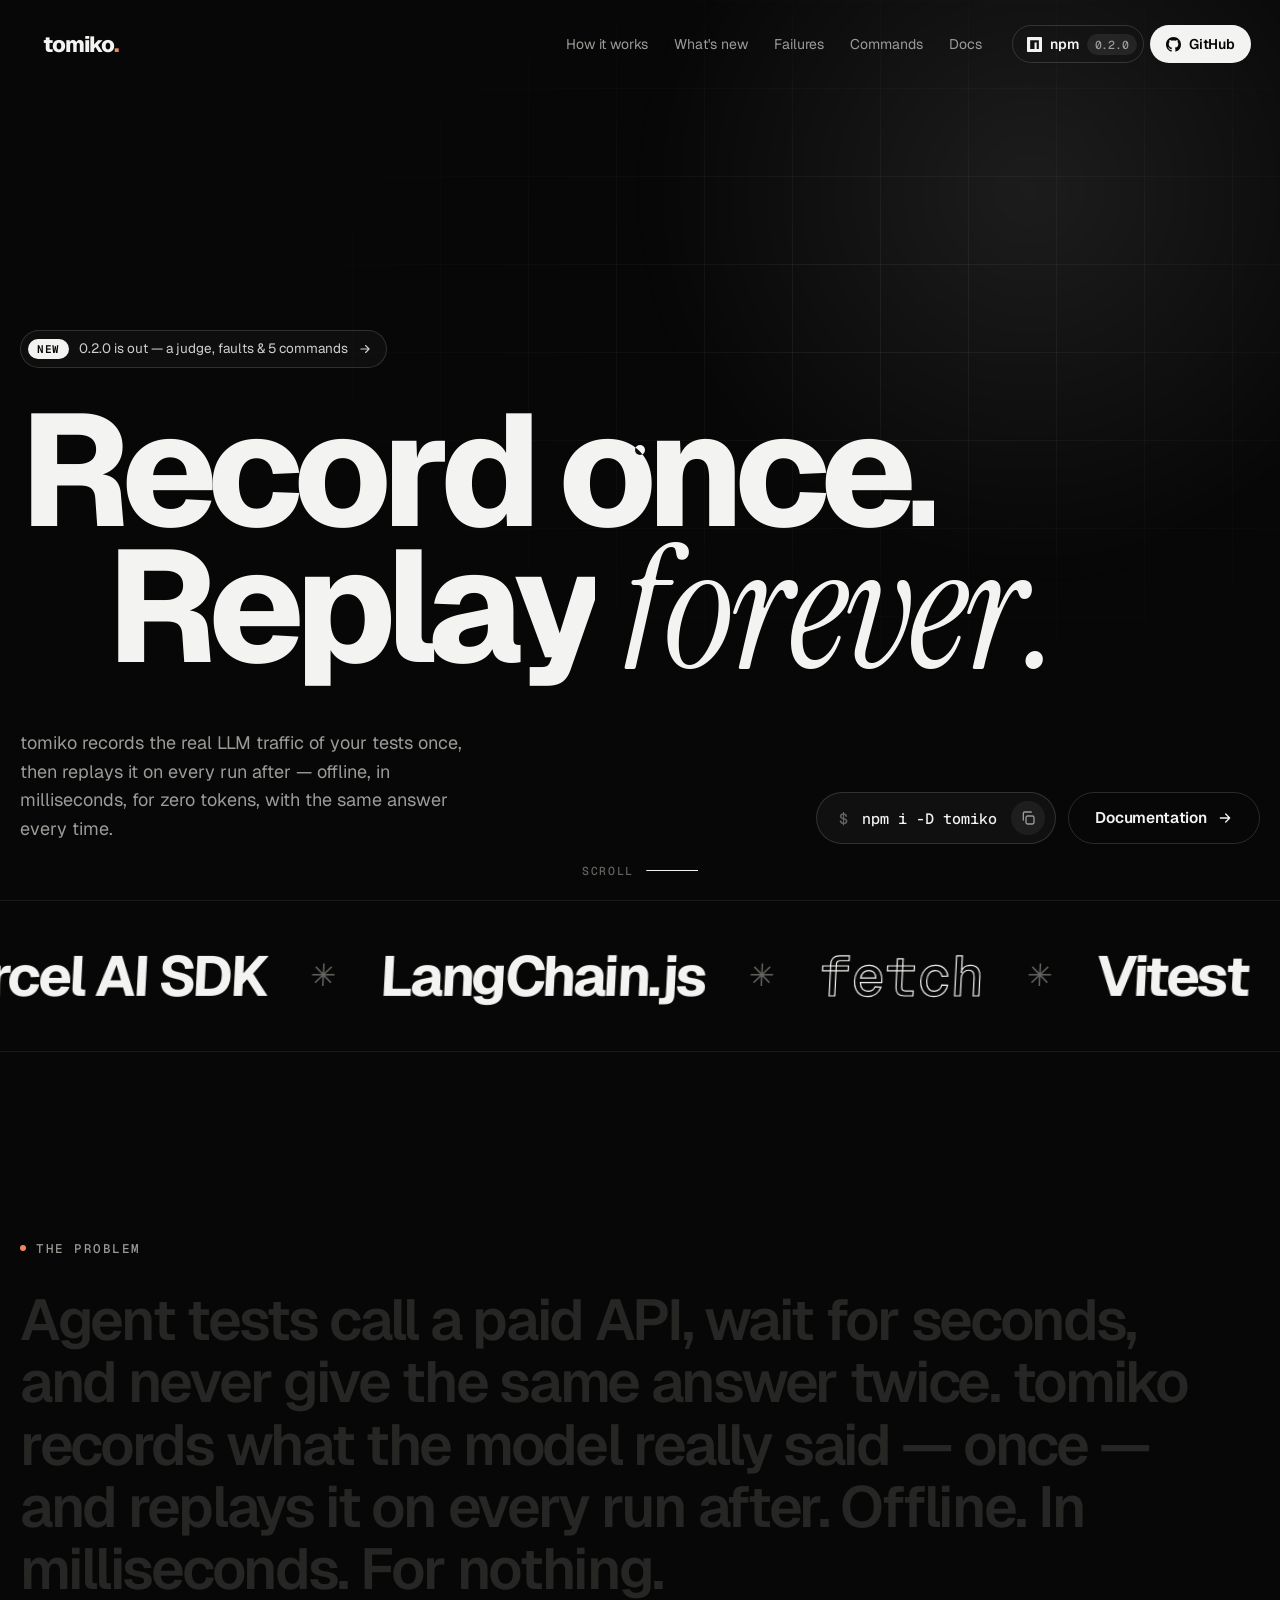
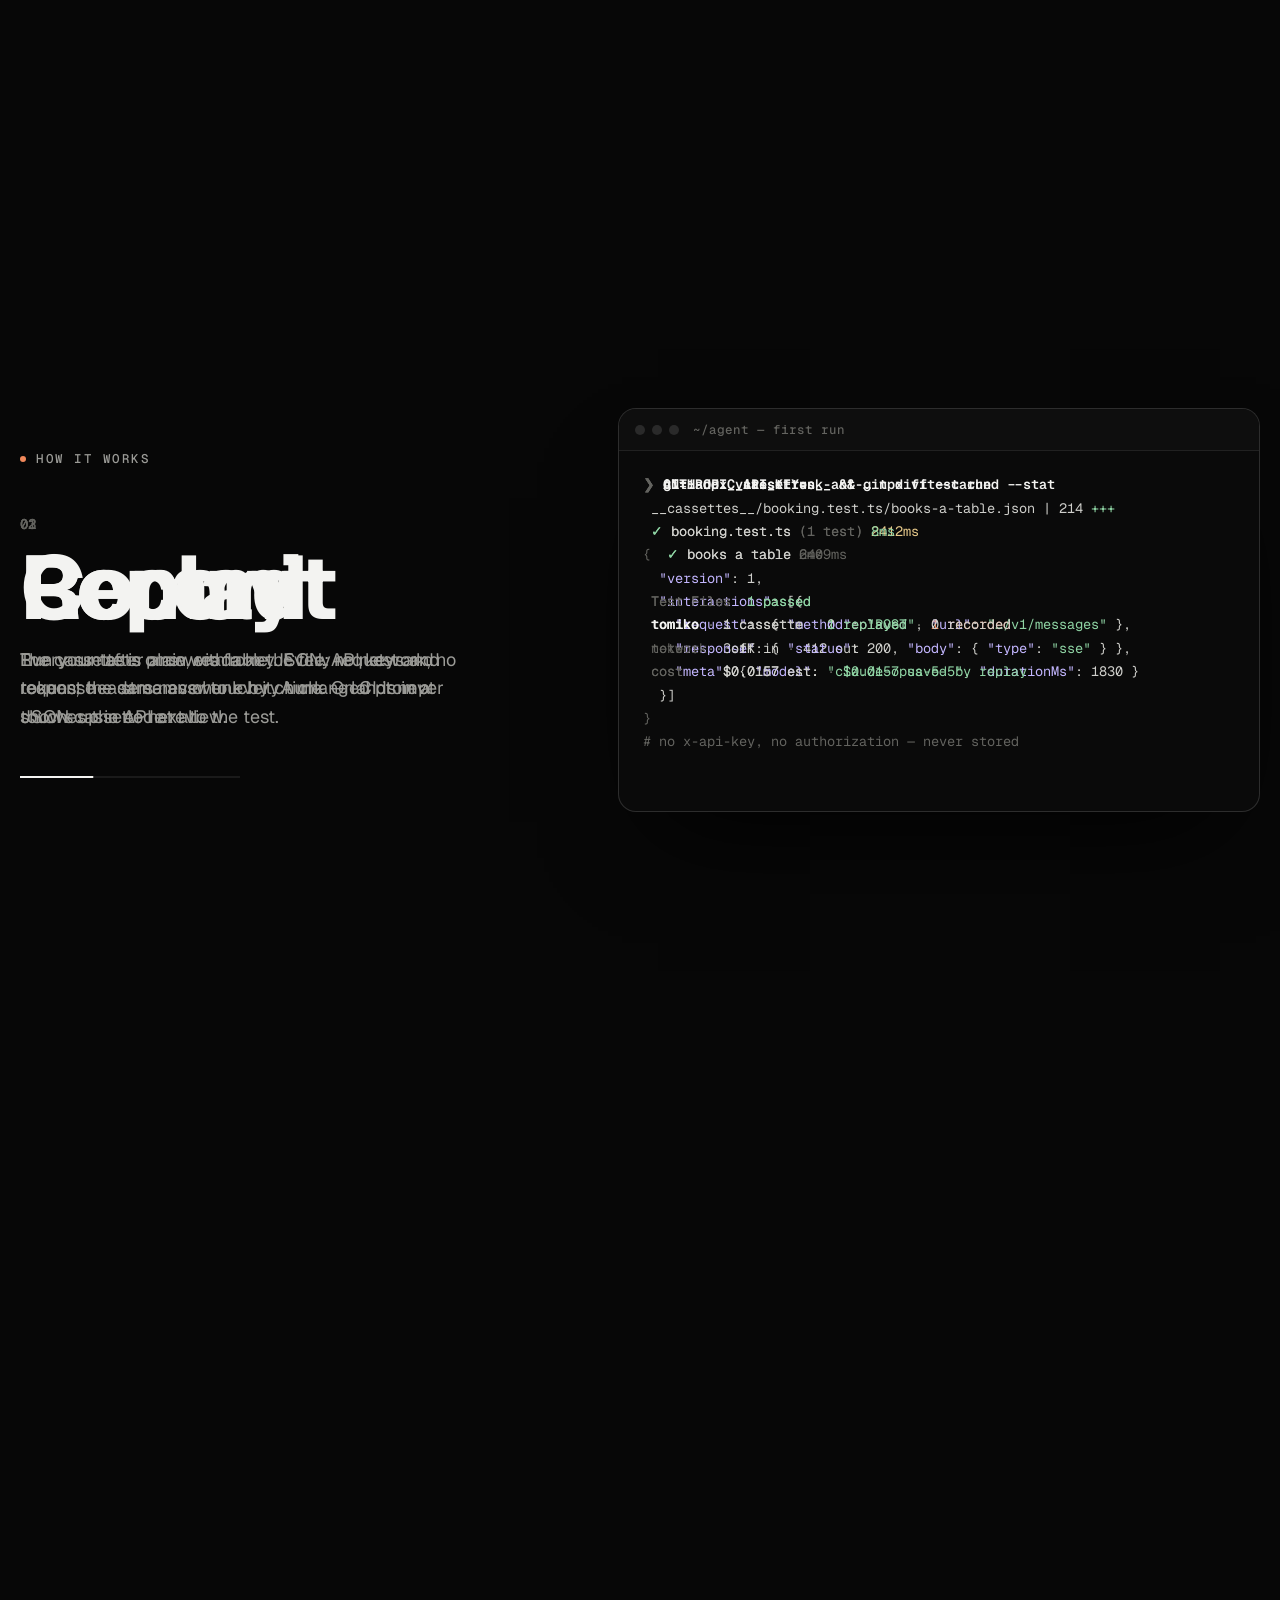
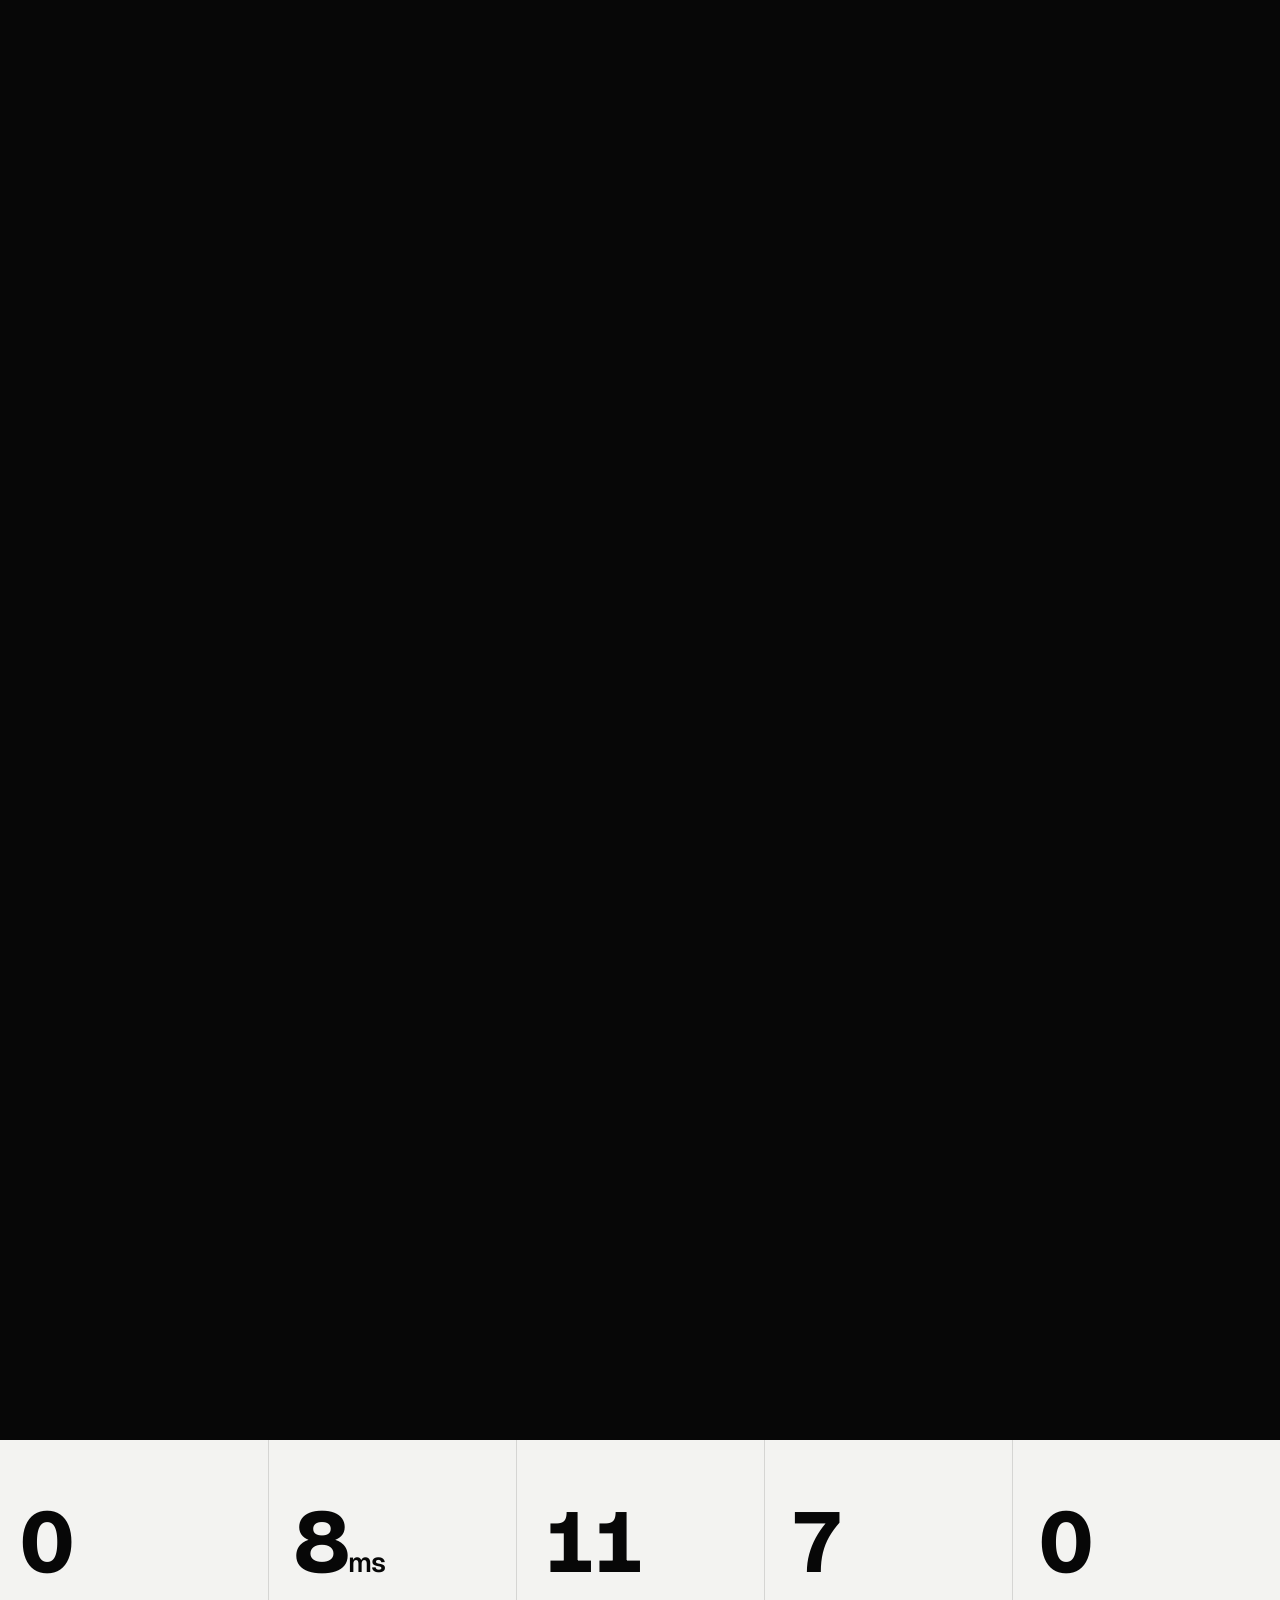
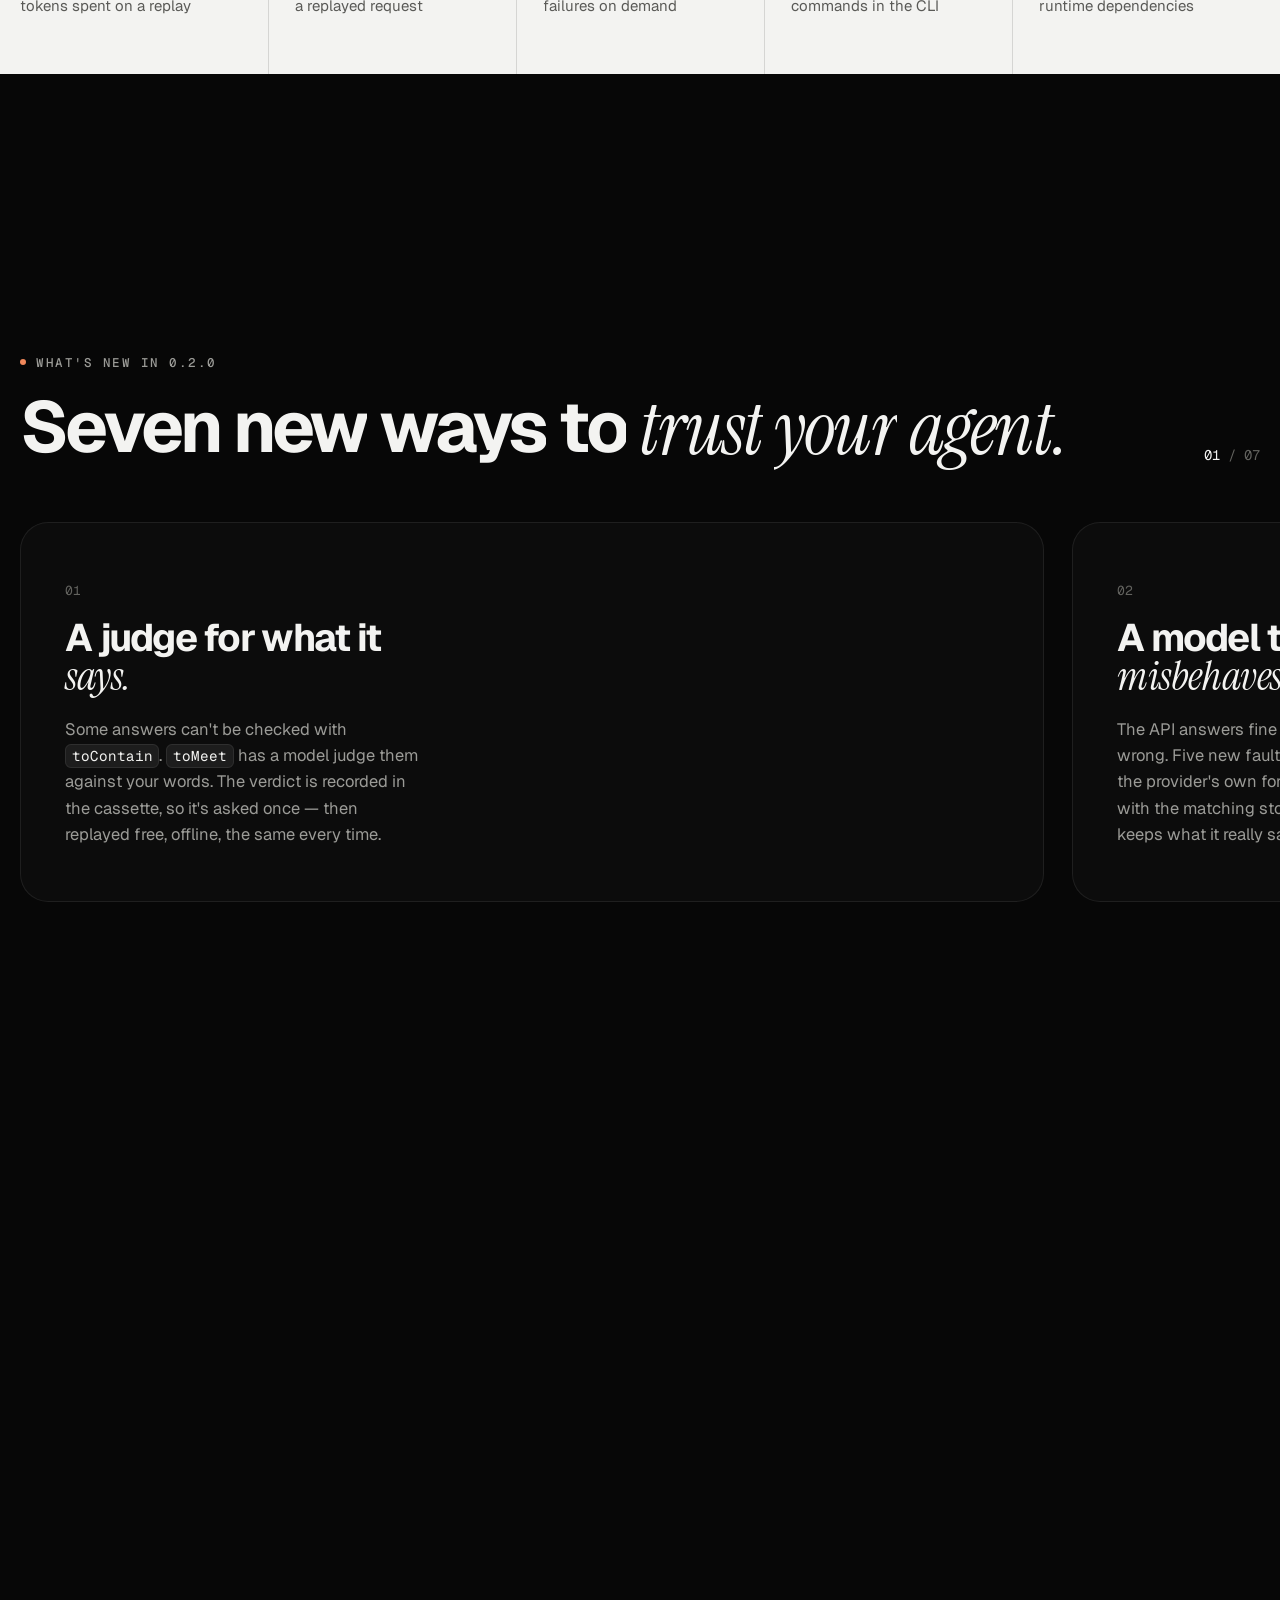
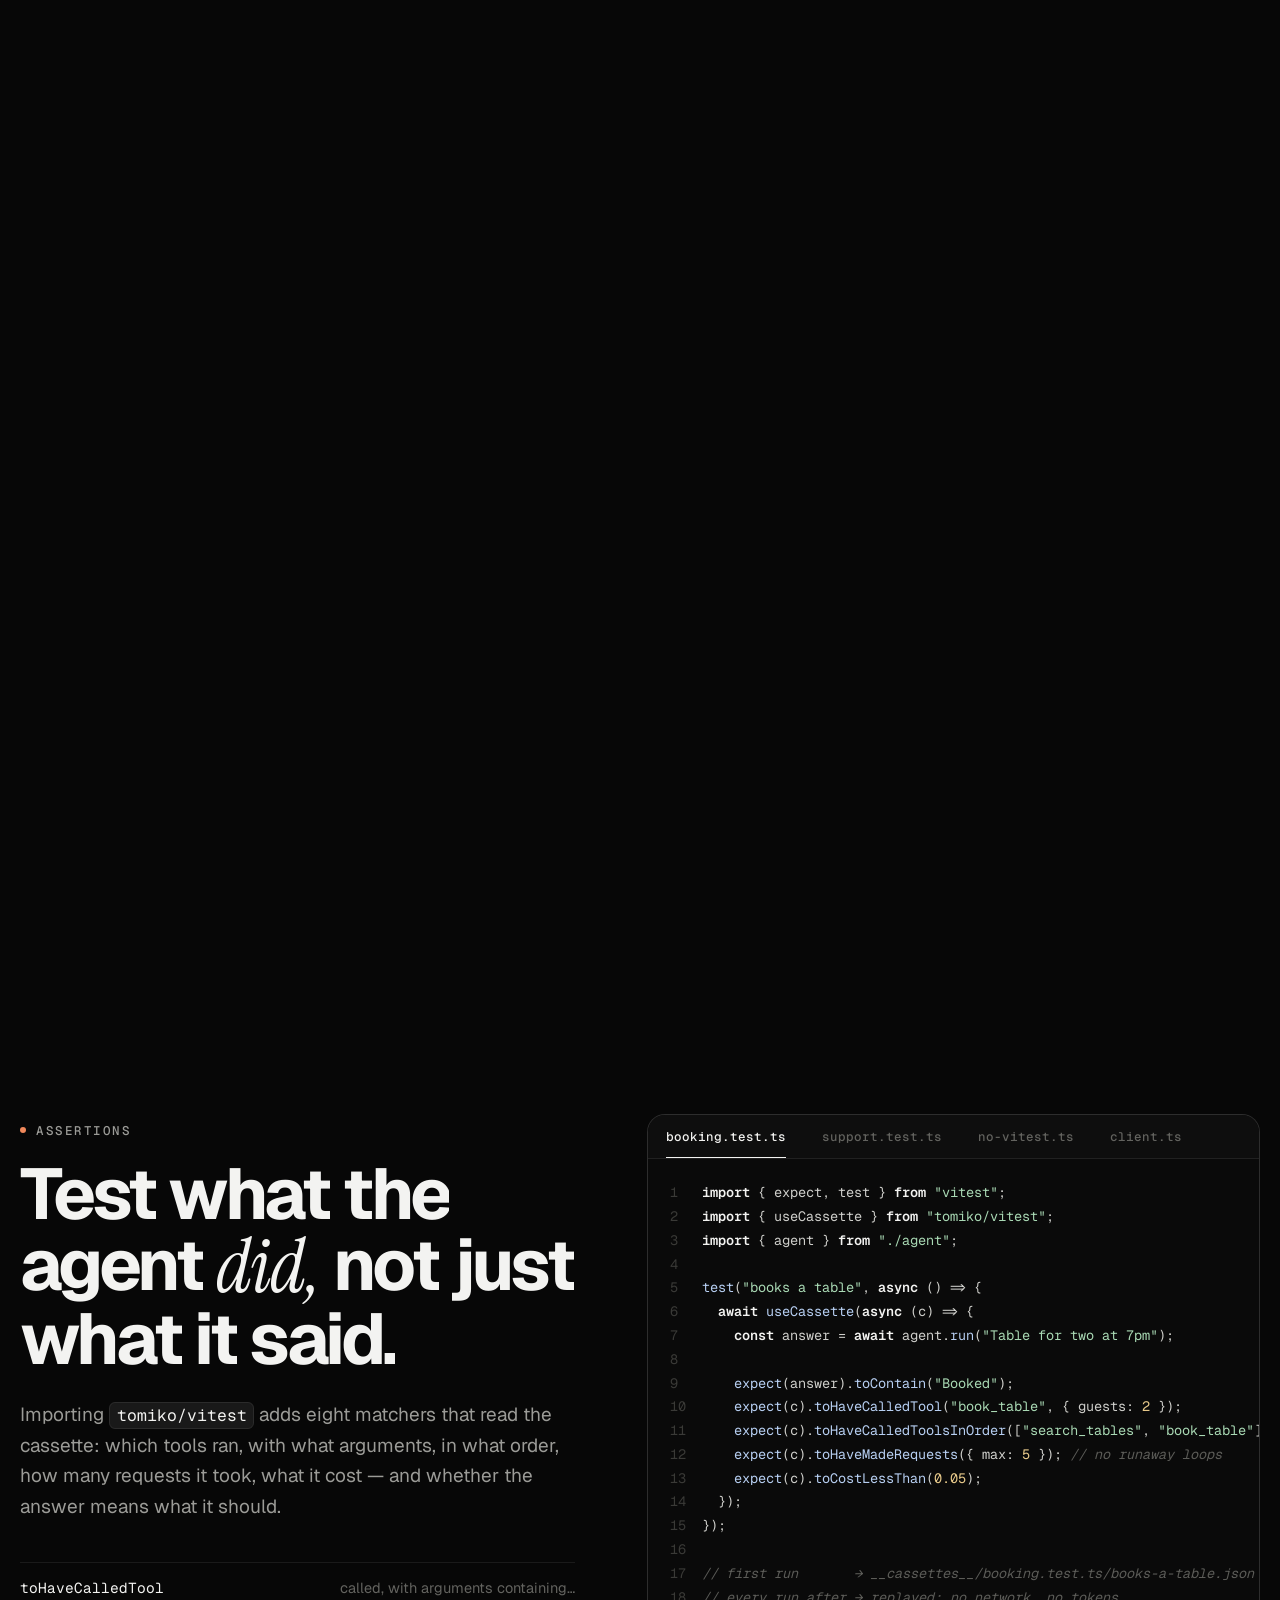
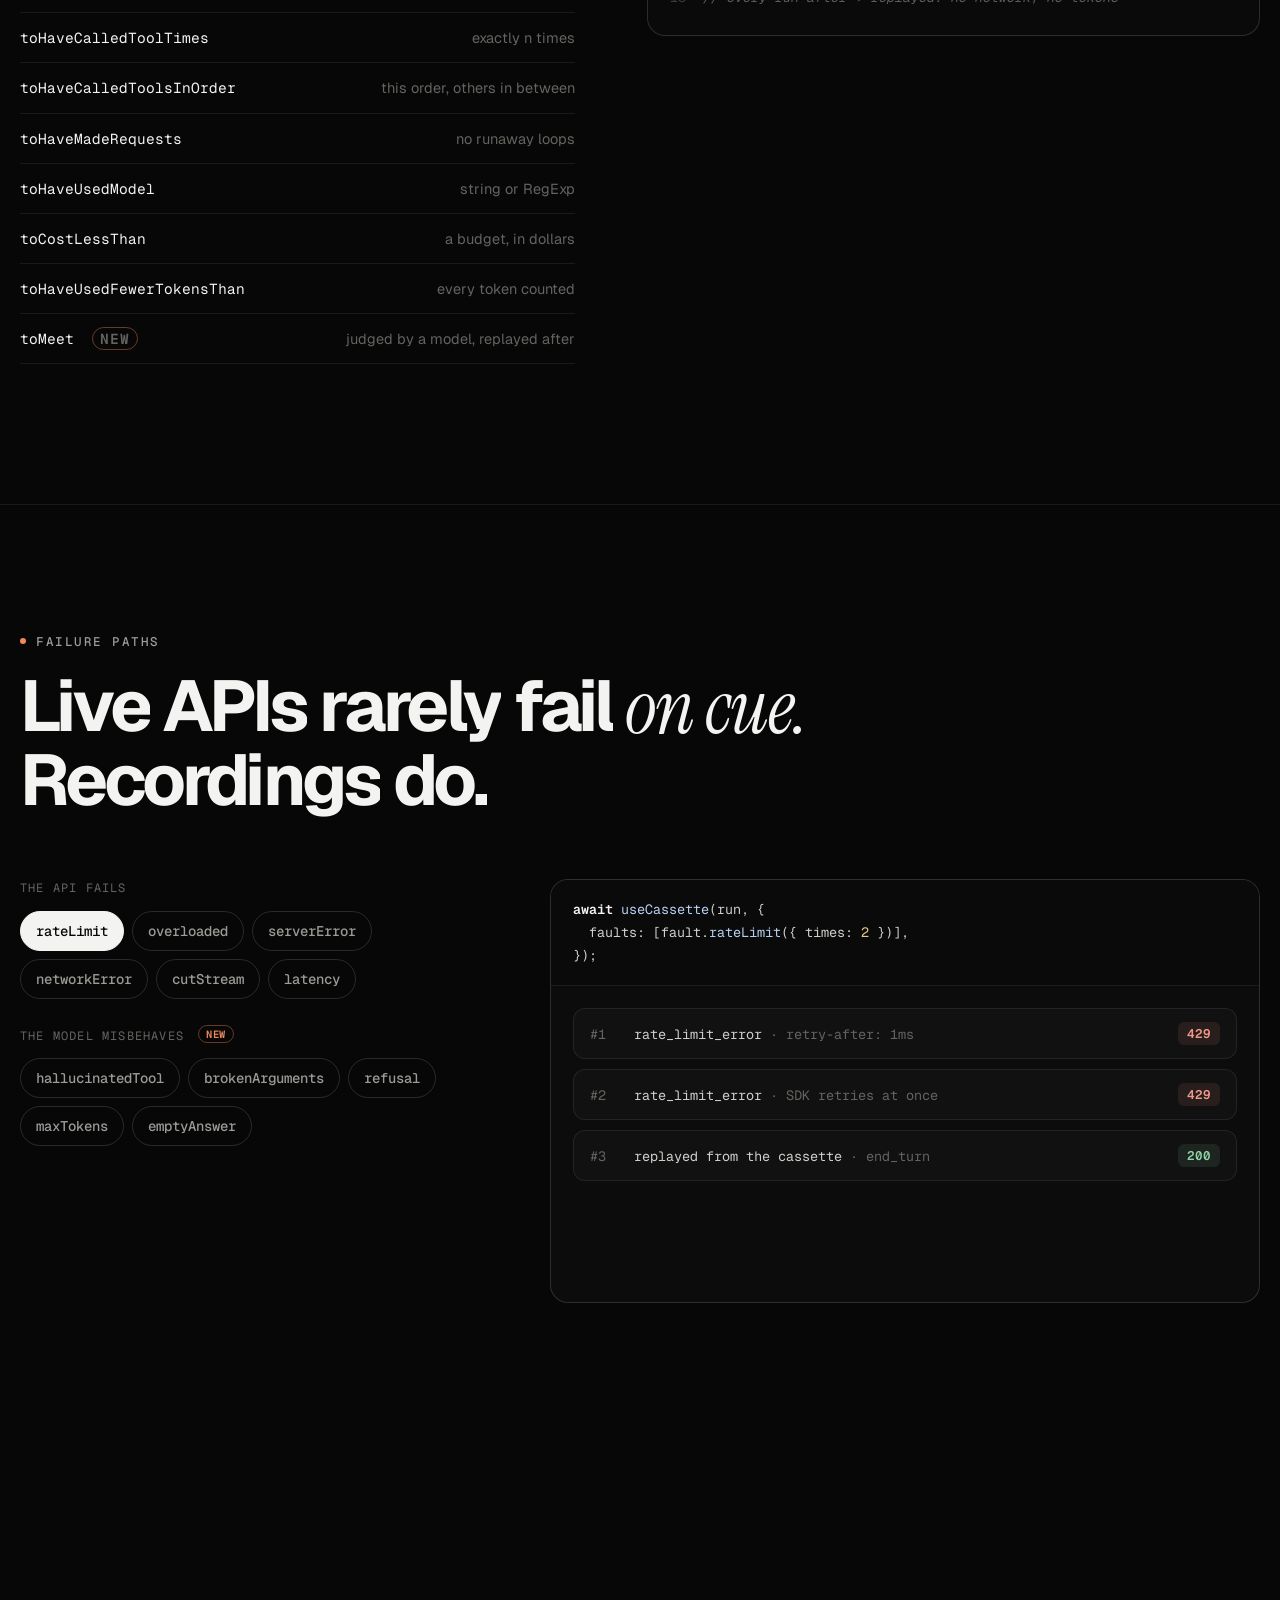
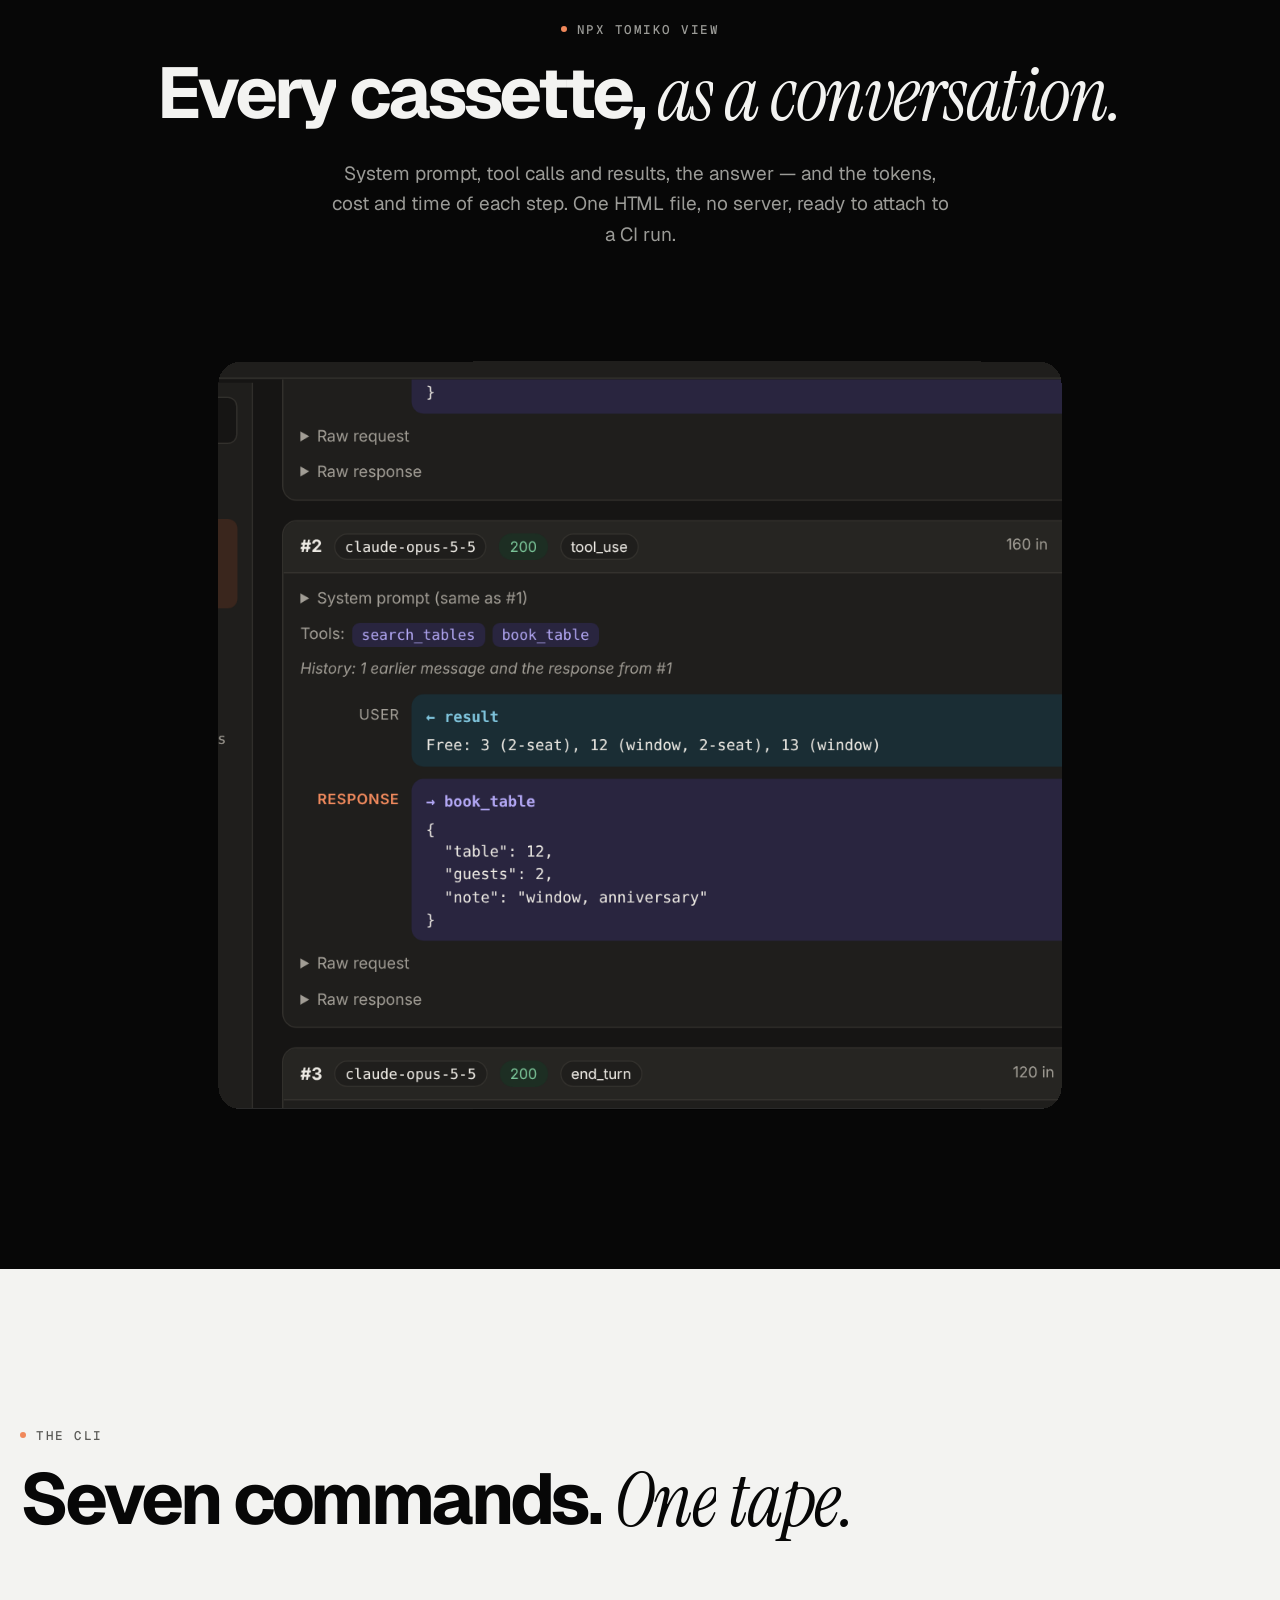
==== commit 6add4a3e: "Add an npm button next to GitHub in the header An outlined pill with the npm mark and the current ve" ====
--- a/index.html
+++ b/index.html
@@ -41,7 +41,11 @@
         <a href="docs.html">Docs</a>
       </nav>
       <div class="nav__cta">
-        <a class="nav__version" href="docs.html#changelog"><b>v0.2.0</b></a>
+        <a class="btn btn--small btn--npm" href="https://www.npmjs.com/package/tomiko" target="_blank" rel="noopener" aria-label="tomiko on npm" data-cursor="npm">
+          <svg class="npm-logo" viewBox="0 0 24 24" width="15" height="15" aria-hidden="true"><path fill="currentColor" d="M1.763 0C.786 0 0 .786 0 1.763v20.474C0 23.214.786 24 1.763 24h20.474c.977 0 1.763-.786 1.763-1.763V1.763C24 .786 23.214 0 22.237 0zM5.13 5.323l13.837.019-.009 13.836h-3.464l.01-10.382h-3.456L12.04 19.17H5.113z"/></svg>
+          <span class="btn--npm__label">npm</span>
+          <span class="btn--npm__ver">0.2.0</span>
+        </a>
         <a class="btn btn--small btn--light" href="https://github.com/Tomiko-M/tomiko" target="_blank" rel="noopener" data-cursor="GitHub">
           <svg viewBox="0 0 16 16" width="15" height="15" aria-hidden="true"><path fill="currentColor" d="M8 0C3.58 0 0 3.58 0 8c0 3.54 2.29 6.53 5.47 7.59.4.07.55-.17.55-.38 0-.19-.01-.82-.01-1.49-2.01.37-2.53-.49-2.69-.94-.09-.23-.48-.94-.82-1.13-.28-.15-.68-.52-.01-.53.63-.01 1.08.58 1.23.82.72 1.21 1.87.87 2.33.66.07-.52.28-.87.51-1.07-1.78-.2-3.64-.89-3.64-3.95 0-.87.31-1.59.82-2.15-.08-.2-.36-1.02.08-2.12 0 0 .67-.21 2.2.82.64-.18 1.32-.27 2-.27.68 0 1.36.09 2 .27 1.53-1.04 2.2-.82 2.2-.82.44 1.1.16 1.92.08 2.12.51.56.82 1.27.82 2.15 0 3.07-1.87 3.75-3.65 3.95.29.25.54.73.54 1.48 0 1.07-.01 1.93-.01 2.2 0 .21.15.46.55.38A8.013 8.013 0 0016 8c0-4.42-3.58-8-8-8z"/></svg>
           GitHub
--- a/assets/css/base.css
+++ b/assets/css/base.css
@@ -106,6 +106,22 @@
 .btn svg { transition: transform .45s var(--ease); }
 .btn:hover svg { transform: translateX(3px); }
 
+/* npm button: outlined pill with the npm mark and the current version */
+.btn--npm { border: 1px solid var(--line-2); color: var(--text); padding: 0 6px 0 14px; gap: 8px; }
+.btn--npm::before { background: var(--text); }
+.btn--npm:hover { color: var(--bg); border-color: var(--text); }
+.btn--npm .npm-logo { transition: transform .45s var(--ease), color .3s; }
+.btn--npm:hover .npm-logo { transform: rotate(-8deg) scale(1.08); color: #cb3837; }
+.btn--npm__ver {
+  padding: 3px 8px; border-radius: 99px; font: 500 11.5px var(--mono);
+  background: rgba(255, 255, 255, .08); color: var(--muted); transition: background .3s, color .3s;
+}
+.btn--npm:hover .btn--npm__ver { background: rgba(0, 0, 0, .08); color: #444; }
+@media (max-width: 520px) {
+  .btn--npm { padding: 0 12px; }
+  .btn--npm__label, .btn--npm__ver { display: none; }
+}
+
 /* Copyable install command */
 .install {
   position: relative; display: inline-flex; align-items: center; gap: 14px;
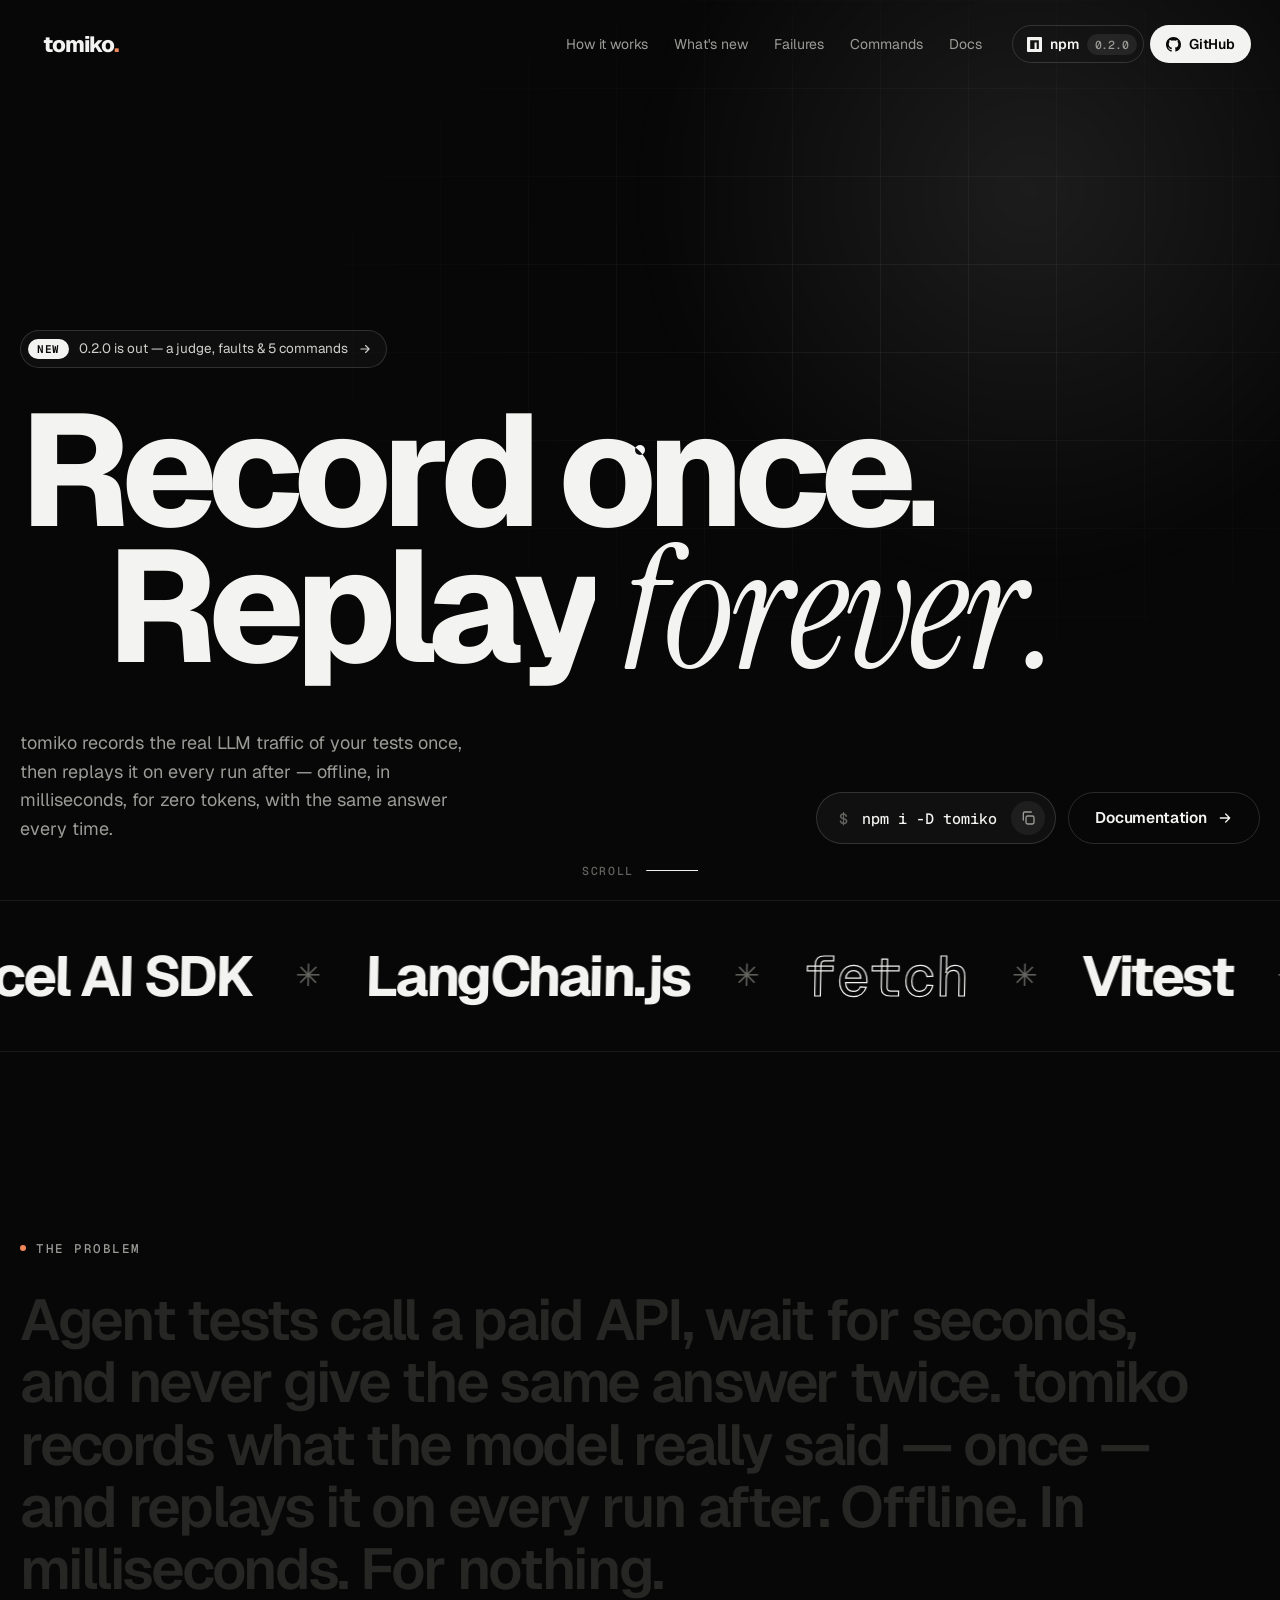
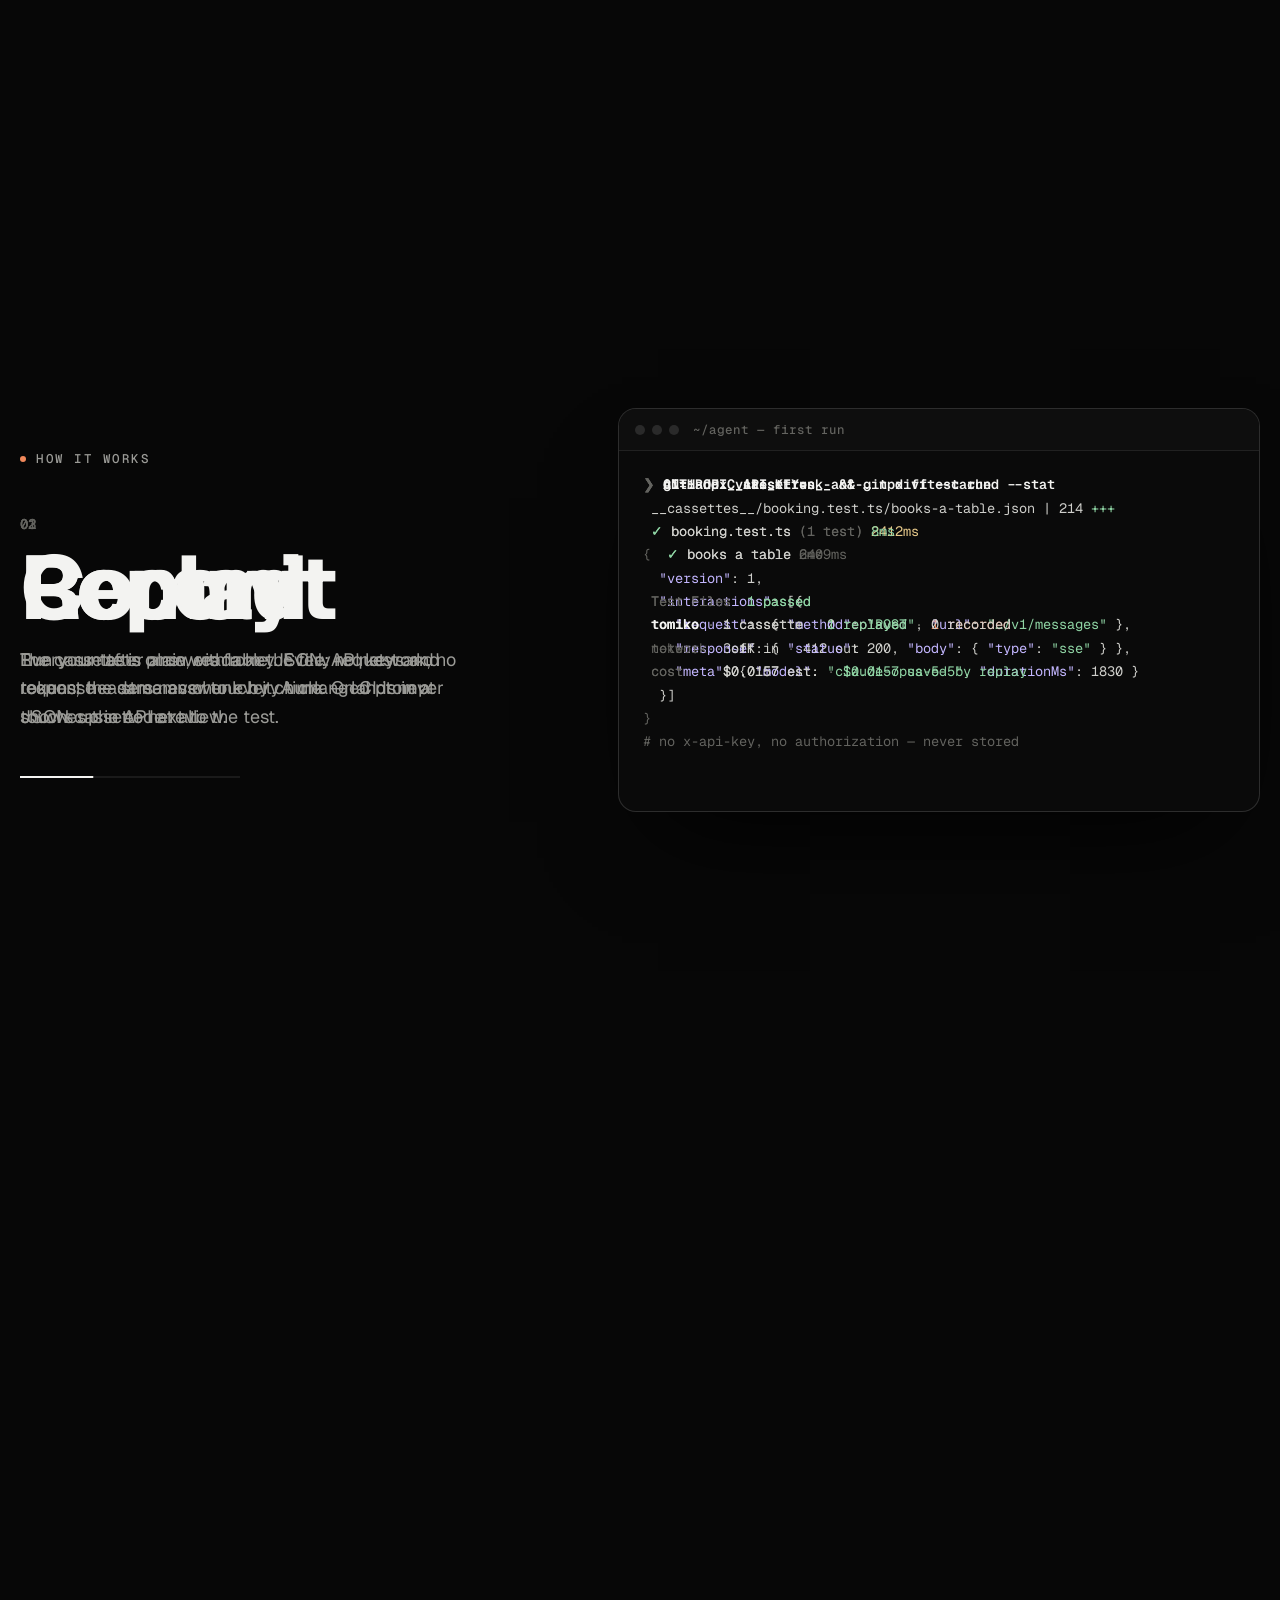
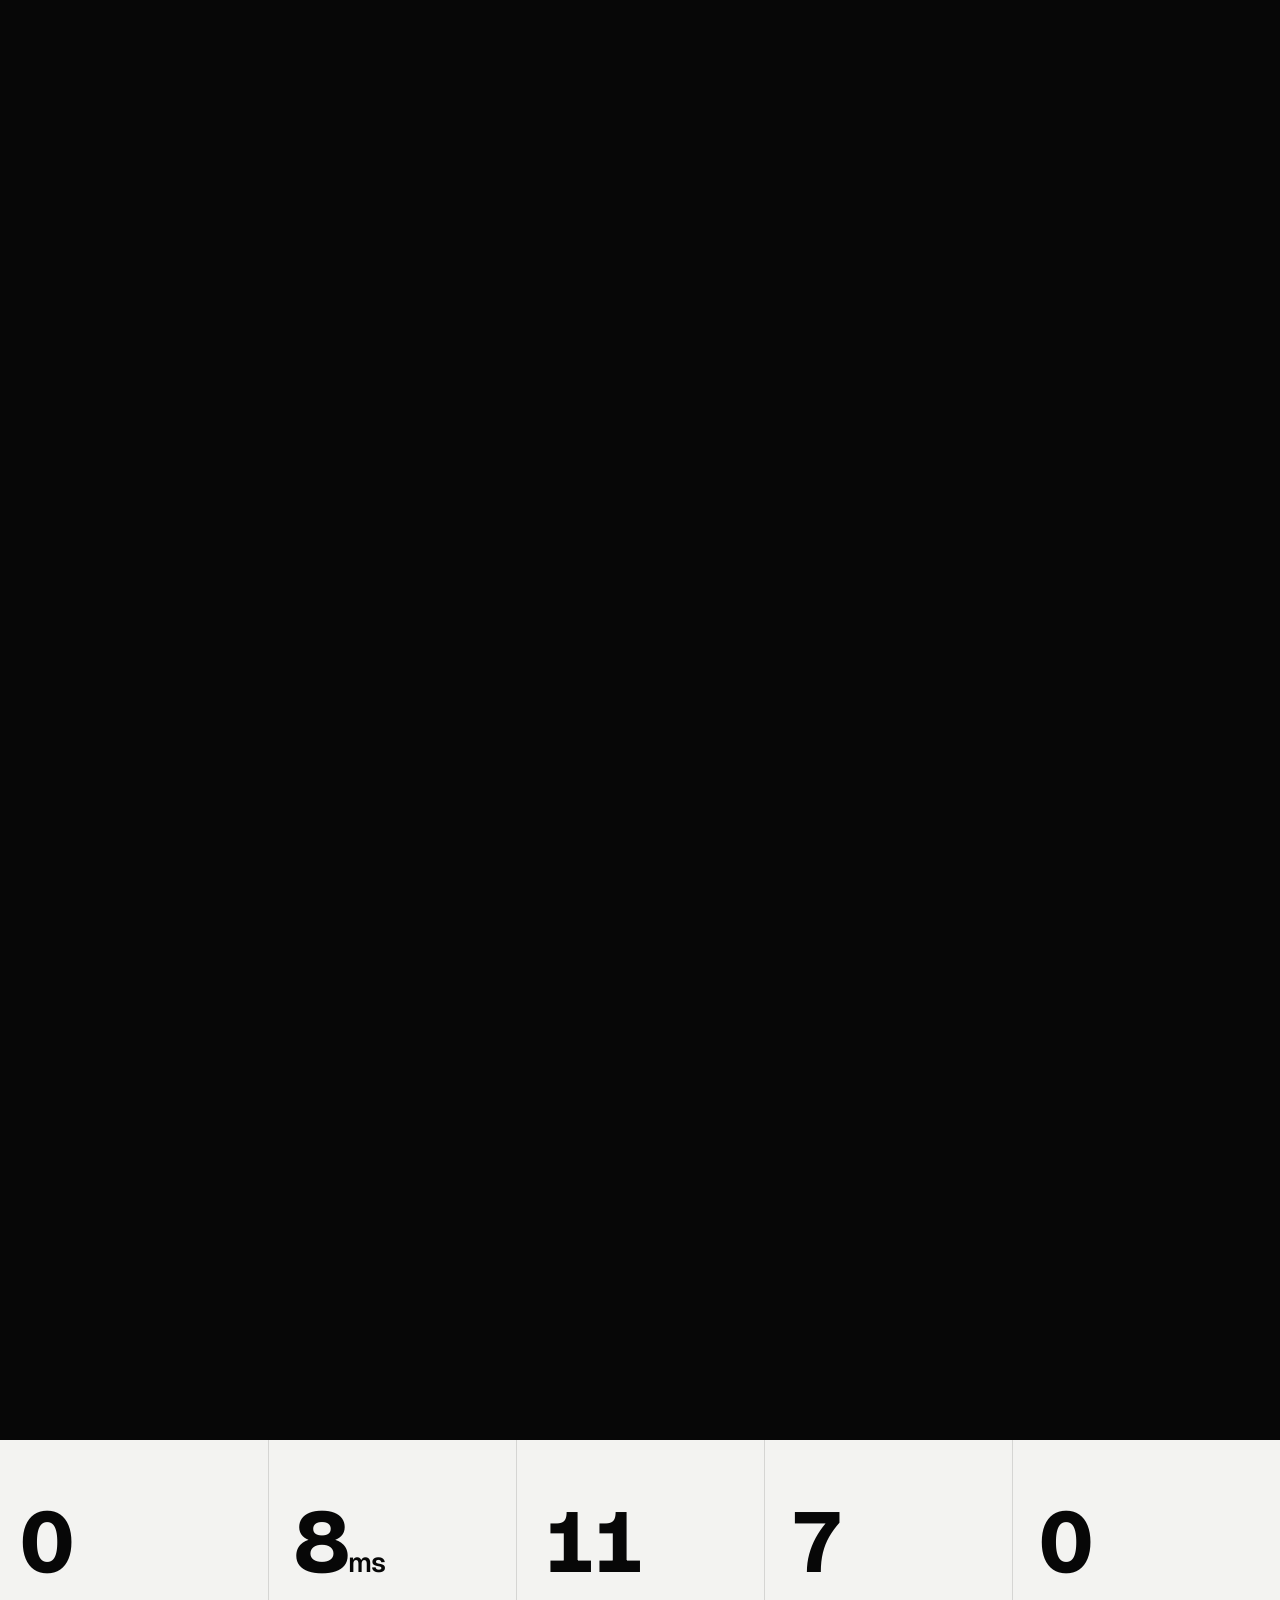
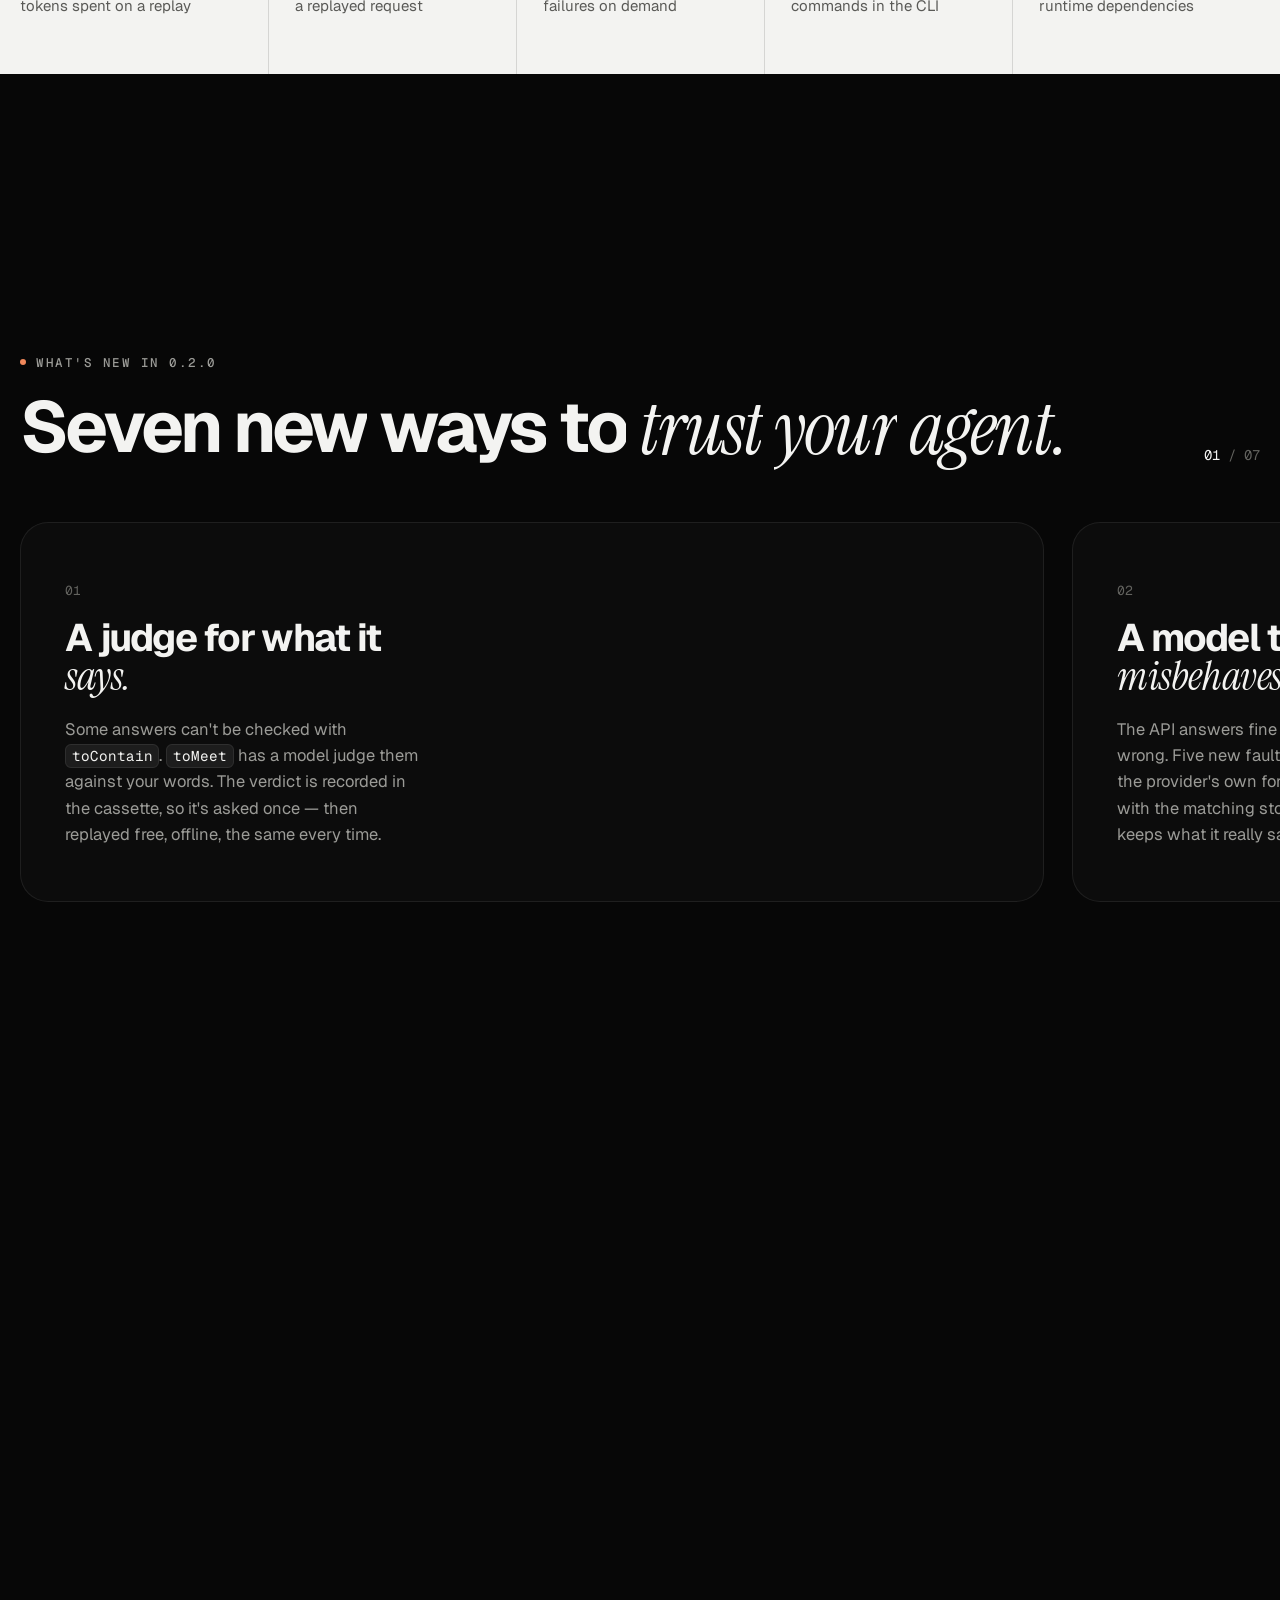
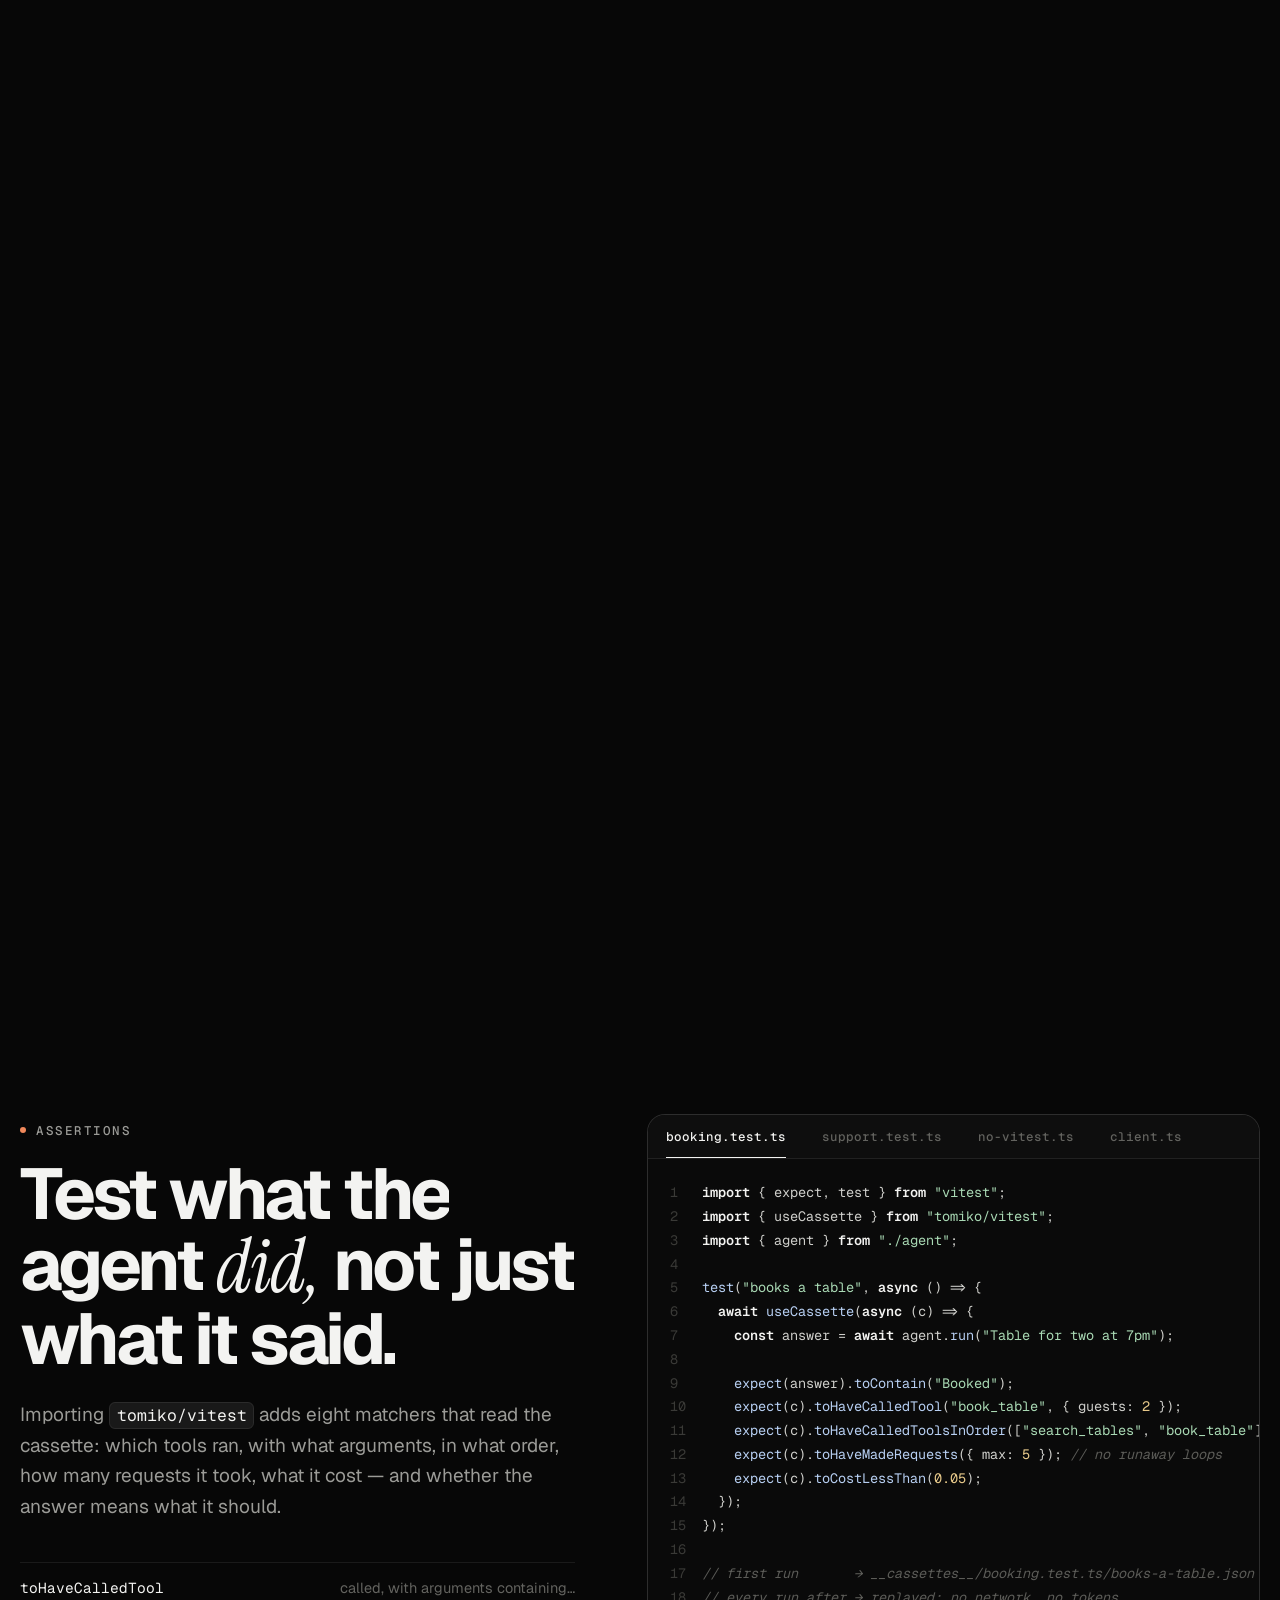
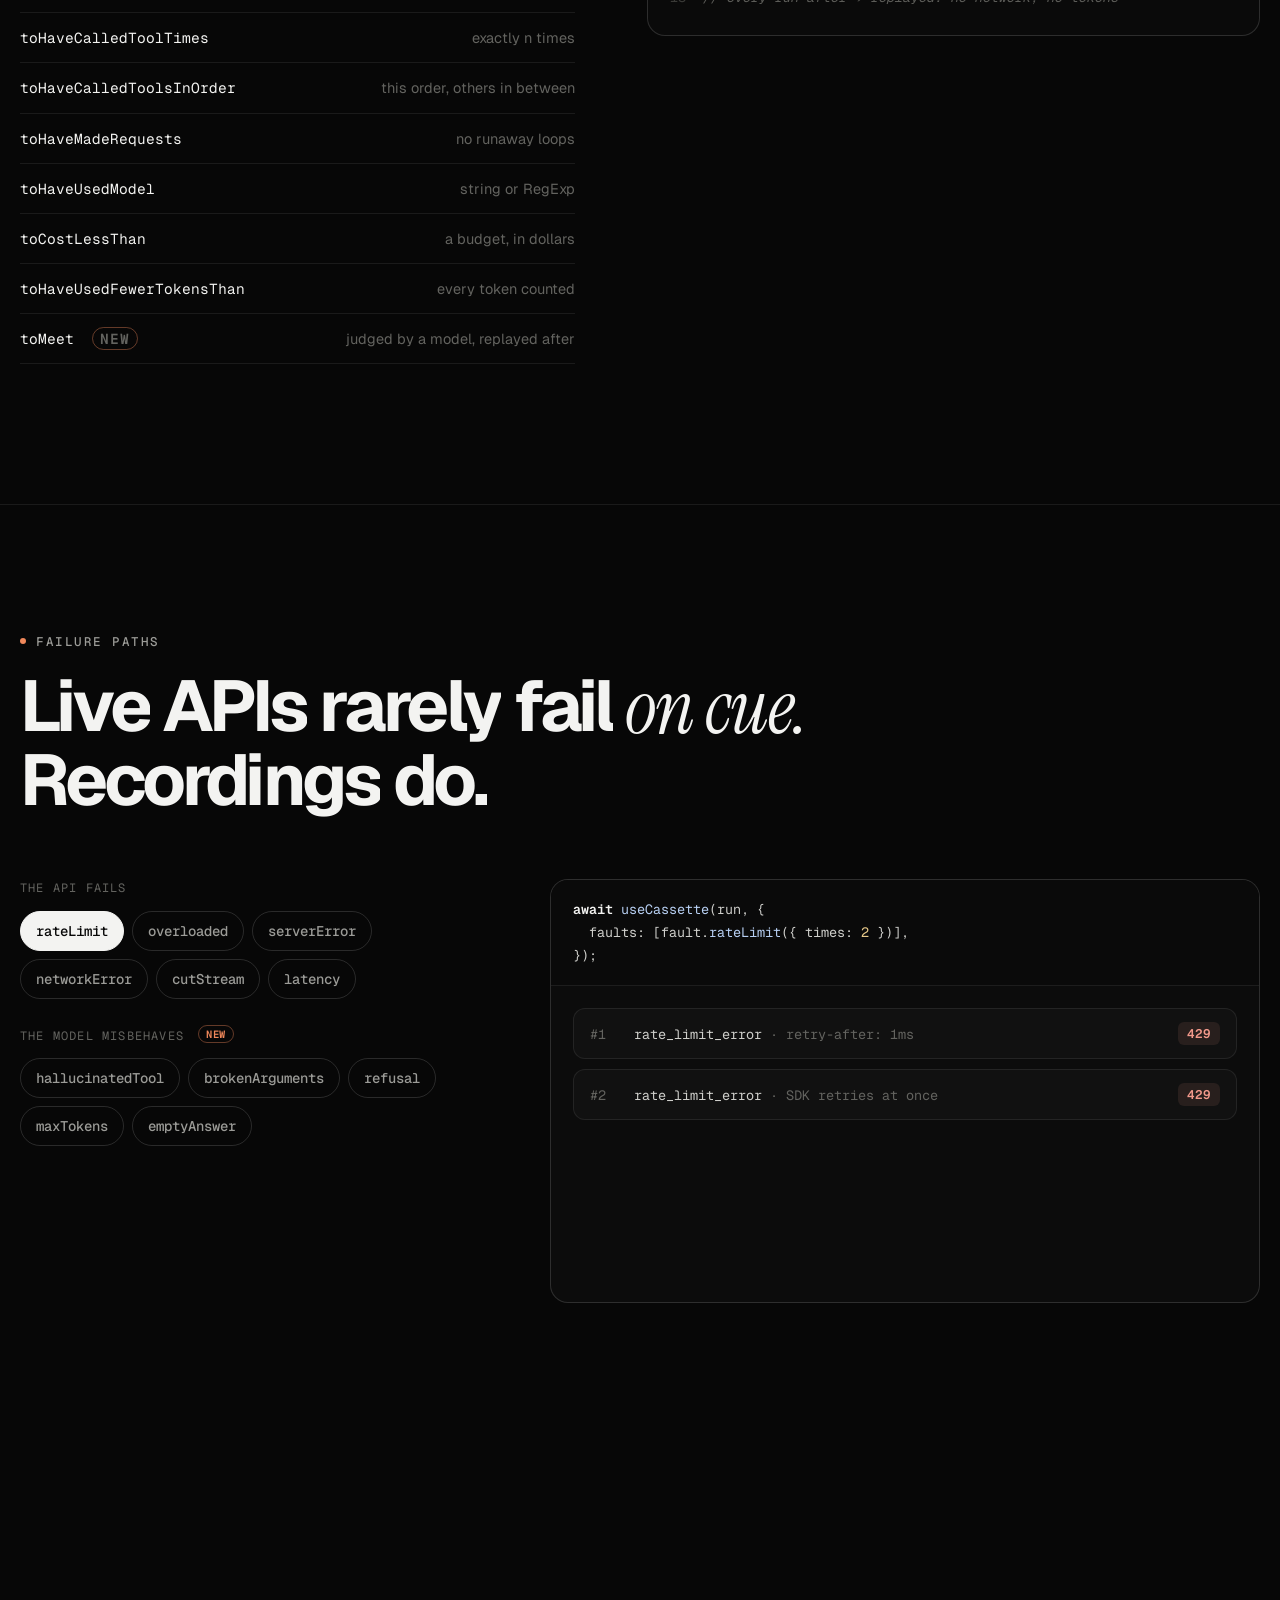
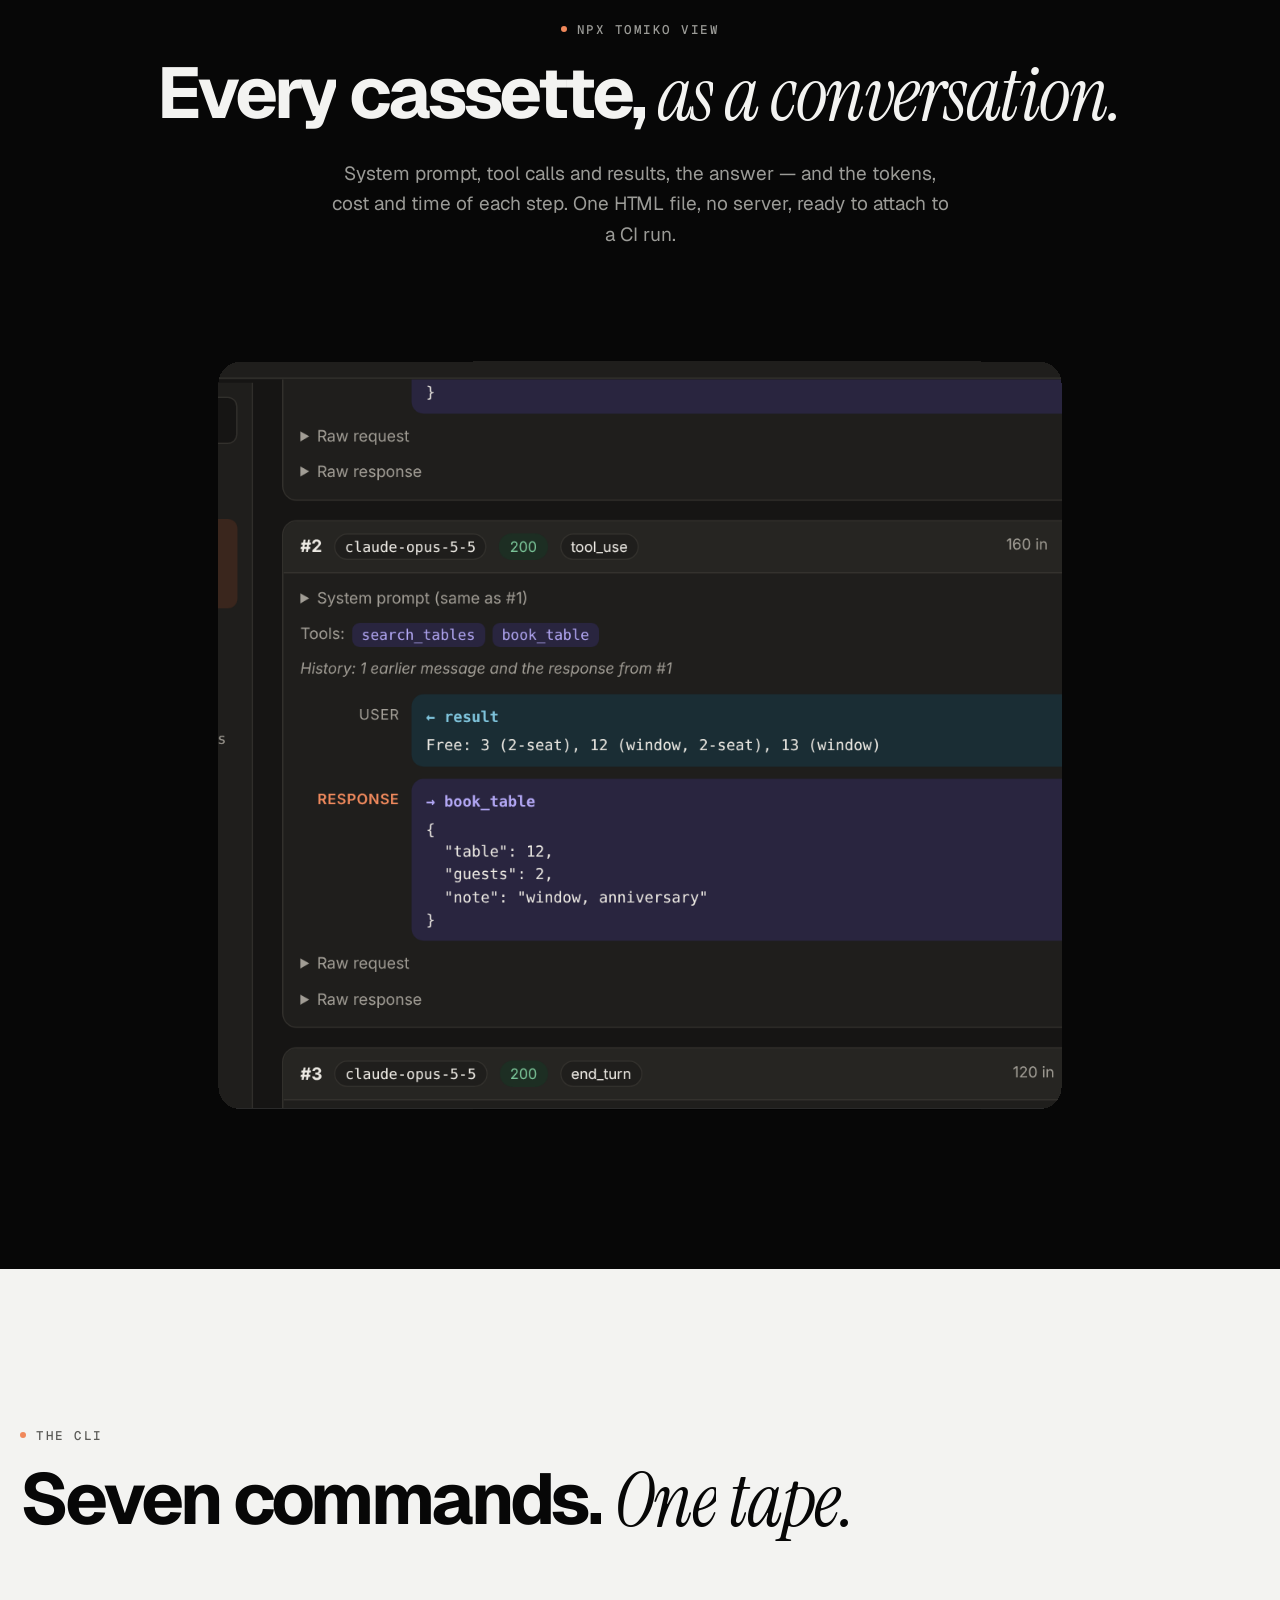
==== commit 13ff2428: "Add a sneak peek of AWS Bedrock support near the bottom of the page A card between the final call to" ====
--- a/index.html
+++ b/index.html
@@ -529,6 +529,29 @@
         </div>
       </div>
     </section>
+
+    <!-- ═════════════ SNEAK PEEK ═════════════ -->
+    <section class="peek" aria-labelledby="peek-title">
+      <div class="wrap">
+        <div class="peek__card" data-fade>
+          <div class="peek__glow" aria-hidden="true"></div>
+          <div class="peek__main">
+            <p class="peek__tag mono"><span class="peek__dot" aria-hidden="true"></span>Sneak peek <span class="peek__sep">·</span> next major release</p>
+            <h2 class="peek__title" id="peek-title">AWS Bedrock is <em class="serif">coming.</em></h2>
+          </div>
+          <div class="peek__side">
+            <p>In the next major release, Amazon Bedrock joins Anthropic, OpenAI and Gemini as a supported platform: record and replay the models you run there, with the same cassettes and matchers.</p>
+            <a class="peek__link" href="https://github.com/Tomiko-M/tomiko/releases" target="_blank" rel="noopener" data-cursor="Watch">
+              Follow the releases on GitHub
+              <svg viewBox="0 0 24 24" width="16" height="16" aria-hidden="true"><path d="M5 12h14m-6-6 6 6-6 6" fill="none" stroke="currentColor" stroke-width="2" stroke-linecap="round" stroke-linejoin="round"/></svg>
+            </a>
+          </div>
+          <div class="peek__providers mono" aria-label="Supported platforms">
+            <span>Anthropic</span><span>OpenAI</span><span>Gemini</span><span class="is-next">AWS Bedrock <i>soon</i></span>
+          </div>
+        </div>
+      </div>
+    </section>
   </main>
 
   <footer class="footer">
--- a/assets/css/landing.css
+++ b/assets/css/landing.css
@@ -317,6 +317,51 @@
 .cta__actions { display: flex; gap: 12px; flex-wrap: wrap; justify-content: center; }
 .install--big { height: 60px; font-size: 16px; padding: 0 12px 0 26px; }
 .cta .btn { height: 60px; padding: 0 30px; }
+
+/* ───────────── sneak peek ───────────── */
+@property --peek-angle { syntax: "<angle>"; initial-value: 0deg; inherits: false; }
+.peek { padding: 0 0 120px; }
+.peek__card {
+  position: relative; isolation: isolate; overflow: hidden;
+  display: grid; grid-template-columns: 1.15fr .85fr; gap: 28px 56px; align-items: end;
+  padding: 48px 52px 40px; border-radius: 28px; background: var(--bg-2);
+}
+/* A light that runs slowly around the border. */
+.peek__card::before {
+  content: ""; position: absolute; inset: 0; z-index: -1; border-radius: inherit; padding: 1px;
+  background: conic-gradient(from var(--peek-angle), var(--line-2) 0deg, var(--line-2) 250deg, rgba(255, 255, 255, .7) 300deg, var(--accent) 320deg, var(--line-2) 360deg);
+  -webkit-mask: linear-gradient(#000 0 0) content-box, linear-gradient(#000 0 0);
+  -webkit-mask-composite: xor; mask-composite: exclude;
+  animation: peek-spin 7s linear infinite;
+}
+@keyframes peek-spin { to { --peek-angle: 360deg; } }
+.peek__glow {
+  position: absolute; z-index: -2; right: -120px; top: -160px; width: 520px; height: 520px; border-radius: 50%;
+  background: radial-gradient(circle, rgba(255, 255, 255, .07), transparent 65%);
+  pointer-events: none;
+}
+.peek__tag { display: flex; align-items: center; gap: 10px; margin: 0 0 20px; font-size: 12px; letter-spacing: .12em; text-transform: uppercase; color: var(--muted); }
+.peek__sep { color: var(--dim); }
+.peek__dot { position: relative; width: 7px; height: 7px; border-radius: 50%; background: var(--accent); }
+.peek__dot::after { content: ""; position: absolute; inset: -5px; border-radius: 50%; border: 1px solid var(--accent); animation: peek-ping 2s var(--ease) infinite; }
+@keyframes peek-ping { from { transform: scale(.4); opacity: 1; } to { transform: scale(1.6); opacity: 0; } }
+.peek__title { margin: 0; font-size: clamp(40px, 5.4vw, 80px); line-height: .95; letter-spacing: -.055em; font-weight: 750; }
+.peek__title .serif { font-size: 1.06em; color: var(--muted); }
+.peek__side p { margin: 0 0 20px; color: var(--muted); font-size: 16.5px; line-height: 1.65; }
+.peek__link { display: inline-flex; align-items: center; gap: 8px; font-weight: 600; font-size: 15px; color: var(--text); border-bottom: 1px solid var(--line-3); padding-bottom: 3px; transition: border-color .3s; }
+.peek__link:hover { border-color: var(--text); }
+.peek__link svg { transition: transform .45s var(--ease); }
+.peek__link:hover svg { transform: translateX(4px); }
+.peek__providers { grid-column: 1 / -1; display: flex; flex-wrap: wrap; gap: 8px; padding-top: 26px; border-top: 1px solid var(--line); font-size: 13px; }
+.peek__providers span { padding: 7px 13px; border-radius: 99px; border: 1px solid var(--line-2); color: var(--muted); }
+.peek__providers .is-next { color: var(--text); border-style: dashed; border-color: var(--line-3); }
+.peek__providers i { font-style: normal; margin-left: 6px; color: var(--accent); }
+@media (max-width: 900px) {
+  .peek__card { grid-template-columns: 1fr; padding: 32px 24px 26px; border-radius: 22px; }
+}
+@media (prefers-reduced-motion: reduce) {
+  .peek__card::before { animation: none; --peek-angle: 300deg; }
+}
 
 /* ───────────── footer ───────────── */
 .footer { border-top: 1px solid var(--line); padding-top: 44px; overflow: hidden; }
